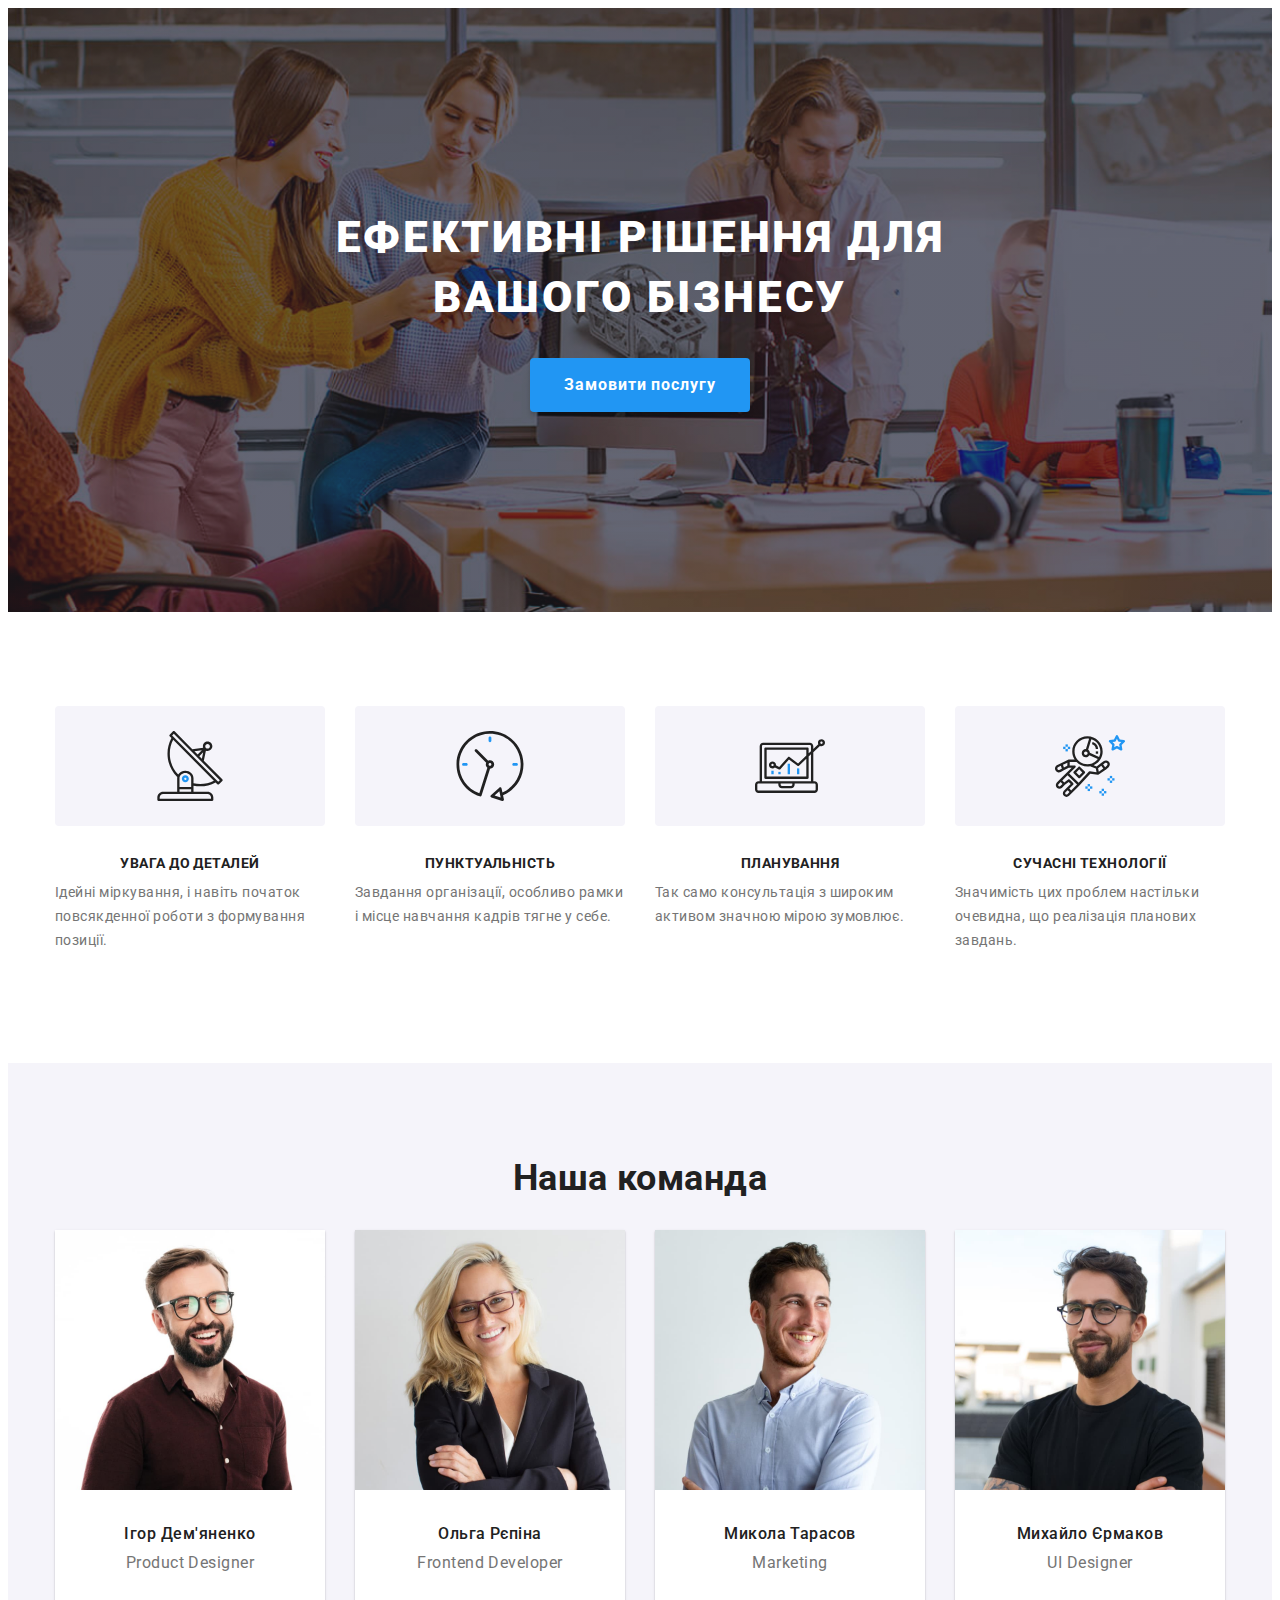
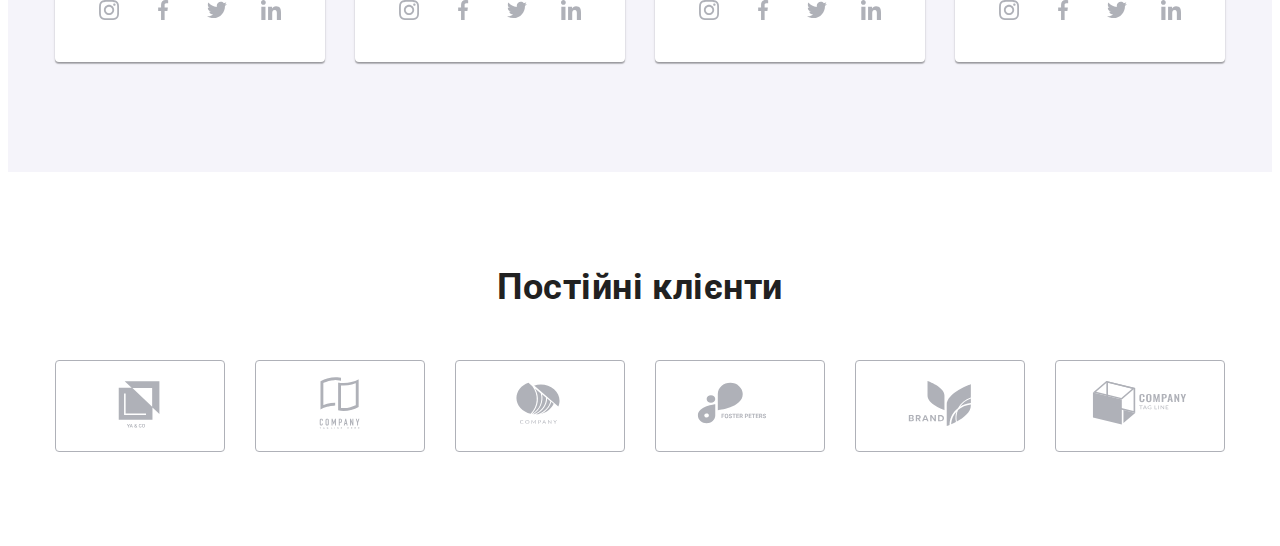
==== index.html @ e8267f07 "mobile-first(section hero)" ====
<!DOCTYPE html>
<html lang="uk">
  <head>
    <meta charset="UTF-8" />
    <meta http-equiv="X-UA-Compatible" content="IE=edge" />
    <meta name="viewport" content="width=device-width, initial-scale=1.0" />
    <title>Document</title>
    <link rel="preconnect" href="https://fonts.googleapis.com" />
    <link rel="preconnect" href="https://fonts.gstatic.com" crossorigin />
    <link
      href="https://fonts.googleapis.com/css2?family=Raleway:wght@700&family=Roboto:wght@400;500;700;900&display=swap"
      rel="stylesheet"
    />
    <link
      rel="stylesheet"
      href="https://cdnjs.cloudflare.com/ajax/libs/modern-normalize/1.1.0/modern-normalize.min.css"
      integrity="sha512-wpPYUAdjBVSE4KJnH1VR1HeZfpl1ub8YT/NKx4PuQ5NmX2tKuGu6U/JRp5y+Y8XG2tV+wKQpNHVUX03MfMFn9Q=="
      crossorigin="anonymous"
      referrerpolicy="no-referrer"
    />
    <link
      rel="stylesheet"
      href="https://cdnjs.cloudflare.com/ajax/libs/animate.css/4.1.1/animate.min.css"
    />
    <link href="https://unpkg.com/aos@2.3.1/dist/aos.css" rel="stylesheet" />
    <link rel="stylesheet" href="./css/styles.css" />
    <link rel="stylesheet" href="./css/main.min.css">
  </head>
  <body>
    <!--Верхня лінія-->

    <!-- <header class="header">
      <div class="container header-item">
        <a class="logo header__logo header__logo--color-dark" href=""><span class="accent">Web</span>Studio</a>

        <nav class="navigation">
          <ul class="navigation__list list">
            <li class="navigation__item">
              <a href="./index.html" class="navigation__link current">Студія</a>
              <div class=""></div>
            </li>
            <li class="item">
              <a href="./portfolio.html" class="navigation__link">Портфоліо</a>
            </li>
            <li class="item">
              <a href="./contacts.html" class="navigation__link">Контакти</a>
            </li>
          </ul>
        </nav>
        
        <div class="navigation__contacts">
          <div class="navigation__cont">
            <a href="mailto:info@devstudio.com" class="navigation__connect">
              <svg class="navigation__icon contacts-icon" width="16" height="12">
                <use href="./images/icons.svg#icon-message"></use></svg
              >info@devstudio.com</a
            >
          </div>
          <div class="navigation__cont">
            <a href="tel:+380961111111" class="navigation__connect">
              <svg class="navigation__icon" width="16" height="12">
                <use href="./images/icons.svg#icon-smartphone"></use></svg
              >+38 096 111 11 11</a
            >
          </div>
        </div>
      </div>
    </header>
    <main> -->
      <!--Шапка-->

      <section class="hero">
        <div class="container hero__wrap hero-wrap">
          <h1 class="hero__item hero-item">Ефективні рішення для вашого бізнесу</h1>
          <button class="hero__btn hero-btn" type="button" data-modal-open>
            Замовити послугу
          </button>
        </div>
      </section>

      <!--Діяльність-->

      <section class="features">
        <div class="container">
          <h2>Особливості</h2>
          <ul class="features__list list">
            <li class="features__item">
              <div class="features__img features-img img">
                <svg class="features__icon" width="70" height="70">
                  <use href="./images/icons.svg#icon-antenna"></use>
                </svg>
              </div>

              <h3 class="features__name features-name">УВАГА ДО ДЕТАЛЕЙ</h3>
              <p class="features__text">
                Ідейні міркування, і навіть початок повсякденної роботи з
                формування позиції.
              </p>
            </li>
            <li class="features__item">
              <div class="features__img features-img img">
                <svg class="features__icon" width="70" height="70">
                  <use
                    href="./images/icons.svg#icon-clock"
                  ></use>
                </svg>
              </div>

              <h3 class="features__name features-name">ПУНКТУАЛЬНІСТЬ</h3>
              <p class="features__text">
                Завдання організації, особливо рамки і місце навчання кадрів
                тягне у себе.
              </p>
            </li>
            <li class="features__item">
              <div class="features__img features-img img">
                <svg class="features__icon" width="70" height="70">
                  <use href="./images/icons.svg#icon-diagram"></use>
                </svg>
              </div>

              <h3 class="features__name features-name">ПЛАНУВАННЯ</h3>
              <p class="features__text">
                Так само консультація з широким активом значною мірою зумовлює.
              </p>
            </li>
            <li class="features__item">
              <div class="features__img features-img img">
                <svg class="features__icon" width="70" height="70">
                  <use href="./images/icons.svg#icon-astronaut"></use>
                </svg>
              </div>

              <h3 class="features__name features-name">СУЧАСНІ ТЕХНОЛОГІЇ</h3>
              <p class="features__text">
                Значимість цих проблем настільки очевидна, що реалізація
                планових завдань.
              </p>
            </li>
          </ul>
        </div>
      </section>

      <!--Чим ми займаємося-->

      <!-- <section class="activity">
        <div class="container">
          <h2 class="activity-title is-active">Чим ми займаємося</h2>
          <ul class="activity-list list">
            <li class="activity-item">
              <img
                class="activity-img"
                src="./images/1.jpg"
                alt="Діяльність"
                width="370"
              />
              <p class="activity-list-above">Десктопні додатки</p>
            </li>
            <li class="activity-item">
              <img
                class="activity-img"
                src="./images/2.jpg"
                alt="Діяльність"
                width="370"
              />
              <p class="activity-list-above">Мобільні додатки</p>
            </li>
            <li class="activity-item">
              <img
                class="activity-img"
                src="./images/3.jpg"
                alt="Діяльність"
                width="370"
              />
              <p class="activity-list-above">Дизайнерські рішення</p>
            </li>
          </ul>
        </div>
      </section> -->

      <!-- Команда-->

      <section class="team">
        <h2 class="team-title is-active">Наша команда</h2>
        <div class="container team-wrap">
          <ul class="card list">
            <li class="card-picture">
              <img
                class="card-img img"
                src="./images/img1.jpg"
                alt="Член команди"
                width="270"
              />
              <div class="card-wrap">
                <h3 class="card-name">Ігор Дем'яненко</h3>
                <p class="card-text">Product Designer</p>

                <ul class="socials list">
                  <li class="socials-item">
                    <a href="" class="socials-link">
                      <svg class="socials-icon soc-link-icon--fill-dark" width="20" height="20">
                        <use href="./images/icons.svg#icon-instagram"></use>
                      </svg>
                    </a>
                  </li>
                  <li class="socials-item">
                    <a href="" class="socials-link">
                      <svg class="socials-icon soc-link-icon--fill-dark" width="20" height="20">
                        <use href="./images/icons.svg#icon-facebook"></use>
                      </svg>
                    </a>
                  </li>
                  <li class="socials-item">
                    <a href="" class="socials-link">
                      <svg class="socials-icon soc-link-icon--fill-dark" width="20" height="20">
                        <use href="./images/icons.svg#icon-twitter"></use>
                      </svg>
                    </a>
                  </li>
                  <li class="socials-item">
                    <a href="" class="socials-link">
                      <svg class="socials-icon soc-link-icon--fill-dark" width="20" height="20">
                        <use href="./images/icons.svg#icon-Union"></use>
                      </svg>
                    </a>
                  </li>
                </ul>
              </div>
            </li>
            <li class="card-picture">
              <img
                class="card-img img"
                src="./images/img2.jpg"
                alt="Член команди"
                width="270"
              />
              <div class="card-wrap">
                <h3 class="card-name">Ольга Рєпіна</h3>
                <p class="card-text">Frontend Developer</p>

                <ul class="socials list">
                  <li class="socials-item">
                    <a href="" class="socials-link">
                      <svg class="socials-icon soc-link-icon--fill-dark" width="20" height="20">
                        <use href="./images/icons.svg#icon-instagram"></use>
                      </svg>
                    </a>
                  </li>
                  <li class="socials-item">
                    <a href="" class="socials-link">
                      <svg class="socials-icon soc-link-icon--fill-dark" width="20" height="20">
                        <use href="./images/icons.svg#icon-facebook"></use>
                      </svg>
                    </a>
                  </li>
                  <li class="socials-item">
                    <a href="" class="socials-link">
                      <svg class="socials-icon soc-link-icon--fill-dark" width="20" height="20">
                        <use href="./images/icons.svg#icon-twitter"></use>
                      </svg>
                    </a>
                  </li>
                  <li class="socials-item">
                    <a href="" class="socials-link">
                      <svg class="socials-icon soc-link-icon--fill-dark" width="20" height="20">
                        <use href="./images/icons.svg#icon-Union"></use>
                      </svg>
                    </a>
                  </li>
                </ul>
              </div>
            </li>
            <li class="card-picture">
              <img
                class="card-img img"
                src="./images/img3.jpg"
                alt="Член команди"
                width="270"
              />
              <div class="card-wrap">
                <h3 class="card-name">Микола Тарасов</h3>
                <p class="card-text">Marketing</p>

                <ul class="socials list">
                  <li class="socials-item">
                    <a href="" class="socials-link">
                      <svg class="socials-icon soc-link-icon--fill-dark" width="20" height="20">
                        <use href="./images/icons.svg#icon-instagram"></use>
                      </svg>
                    </a>
                  </li>
                  <li class="socials-item">
                    <a href="" class="socials-link">
                      <svg class="socials-icon soc-link-icon--fill-dark" width="20" height="20">
                        <use href="./images/icons.svg#icon-facebook"></use>
                      </svg>
                    </a>
                  </li>
                  <li class="socials-item">
                    <a href="" class="socials-link">
                      <svg class="socials-icon soc-link-icon--fill-dark" width="20" height="20">
                        <use href="./images/icons.svg#icon-twitter"></use>
                      </svg>
                    </a>
                  </li>
                  <li class="socials-item">
                    <a href="" class="socials-link">
                      <svg class="socials-icon soc-link-icon--fill-dark" width="20" height="20">
                        <use href="./images/icons.svg#icon-Union"></use>
                      </svg>
                    </a>
                  </li>
                </ul>
              </div>
            </li>
            <li class="card-picture">
              <img
                class="card-img img"
                src="./images/img4.jpg"
                alt="Член команди"
                width="270"
              />
              <div class="card-wrap">
                <h3 class="card-name">Михайло Єрмаков</h3>
                <p class="card-text">UI Designer</p>

                <ul class="socials list">
                  <li class="socials-item">
                    <a href="" class="socials-link">
                      <svg class="socials-icon soc-link-icon--fill-dark" width="20" height="20">
                        <use href="./images/icons.svg#icon-instagram"></use>
                      </svg>
                    </a>
                  </li>
                  <li class="socials-item">
                    <a href="" class="socials-link">
                      <svg class="socials-icon soc-link-icon--fill-dark" width="20" height="20">
                        <use href="./images/icons.svg#icon-facebook"></use>
                      </svg>
                    </a>
                  </li>
                  <li class="socials-item">
                    <a href="" class="socials-link">
                      <svg class="socials-icon soc-link-icon--fill-dark" width="20" height="20">
                        <use href="./images/icons.svg#icon-twitter"></use>
                      </svg>
                    </a>
                  </li>
                  <li class="socials-item">
                    <a href="" class="socials-link">
                      <svg class="socials-icon soc-link-icon--fill-dark" width="20" height="20">
                        <use href="./images/icons.svg#icon-Union"></use>
                      </svg>
                    </a>
                  </li>
                </ul>
              </div>
            </li>
          </ul>
        </div>
      </section>
    </main>

    <!-- Постійні клієнти -->

    <section class="clients">
      <h2 class="clients-title is-active">Постійні клієнти</h2>
      <div class="container">
        <ul class="clients-list list">
          <li class="clients-member">
            <a href="" class="clients-link">
              <svg class="member-logo" width="106" height="60">
                <use href="./images/icons.svg#icon-Logo-1"></use>
              </svg>
            </a>
          </li>
          <li class="clients-member">
            <a href="" class="clients-link">
              <svg class="member-logo" width="106" height="60">
                <use href="./images/icons.svg#icon-Logo-2"></use>
              </svg>
            </a>
          </li>
          <li class="clients-member">
            <a href="" class="clients-link">
              <svg class="member-logo" width="106" height="60">
                <use href="./images/icons.svg#icon-Logo-3"></use>
              </svg>
            </a>
          </li>
          <li class="clients-member">
            <a href="" class="clients-link">
              <svg class="member-logo" width="106" height="60">
                <use href="./images/icons.svg#icon-Logo-4"></use>
              </svg>
            </a>
          </li>
          <li class="clients-member">
            <a href="" class="clients-link">
              <svg class="member-logo" width="106" height="60">
                <use href="./images/icons.svg#icon-Logo-5"></use>
              </svg>
            </a>
          </li>
          <li class="clients-member">
            <a href="" class="clients-link">
              <svg class="member-logo" width="106" height="60">
                <use href="./images/icons.svg#icon--6"></use>
              </svg>
            </a>
          </li>
        </ul>
      </div>
    </section>

    <!-- Футер -->

    <!-- <footer class="footer">
      <di class="container">
        <div class="footer-logo">
          <a class="logo header-logo header__logo--color-light" href=""
            ><span class="accent">Web</span>Studio</a
          >
          <address class="adress">м. Київ, пр-т Лесі Українки, 26</address>
          <ul class="contacts list">
            <li class="contacts-list">
              <a class="footer-mail contacts" href="mailto:info@example.com"
                >info@example.com</a
              >
            </li>
            <li class="contacts-list">
              <a class="footer-tel contacts" href="tel:+380991111111"
                >+38 099 111 11 11</a
              >
            </li>
          </ul>
        </div> -->

                      <!-- Приєднуйтесь -->

        <!-- <div class="footer-contacts">
          <h3 class="social-title">Приєднуйтесь</h3>
          <ul class="socials list">
            <li class="socials-item">
              <a href="" class="socials-link socials-link-dark">
                <svg class="socials-icon soc-link-icon--fill-light" width="20" height="20">
                  <use href="./images/icons.svg#icon-instagram"></use>
                </svg>
              </a>
            </li>
            <li class="socials-item">
              <a href="" class="socials-link socials-link-dark">
                <svg class="socials-icon soc-link-icon--fill-light" width="20" height="20">
                  <use href="./images/icons.svg#icon-twitter"></use>
                </svg>
              </a>
            </li>
            <li class="socials-item">
              <a href="" class="socials-link socials-link-dark">
                <svg class="socials-icon soc-link-icon--fill-light" width="20" height="20">
                  <use href="./images/icons.svg#icon-facebook"></use>
                </svg>
              </a>
            </li>
            <li class="socials-item">
              <a href="" class="socials-link socials-link-dark">
                <svg class="socials-icon soc-link-icon--fill-light" width="20" height="20">
                  <use href="./images/icons.svg#icon-Union"></use>
                </svg>
              </a>
            </li>
          </ul>
        </div> -->
      

      <!-- Підпишіться на розсилку -->

      
        <!-- <div class="footer-online">
        <h3 class="title online-title">Підпишіться на розсилку</h3>
        <div class="online-wrap">
          <form class="online-form">
        <input
              type="email"
              name="online-email"
              class="online-input"
              placeholder="E-mail"
            />

            <button type="submit" class="online-btn">Підписатися
              <svg class="online-link-img" width="24" height="24">
                <use href="./images/icons.svg#icon-icon-send"></use>
              </svg>
            </button>

      </form>
        </div> -->
      
      <!-- </div>

    </footer> -->
    
    <div class="backdrop is-hidden" data-modal>
      <div class="modal">
        <button type="button" class="modal-close" data-modal-close>
          <svg class="modal-close-img" width="18" height="18">
            <use href="./images/icons.svg#icon-modal-close"></use>
          </svg>
        </button>
        <p class="modal-title">Залиште свої дані, ми вам передзвонимо</p>

        <form class="modal-form">
          <div class="input-field">
            <label for="user-name" class="input-title">Ім'я</label>
            <div class="input-wrap">
              <input
              type="text"
              class="form-input"
              required
              name="user-name"
              id="user-name"
            />
            <svg class="input-icon" width="18" height="18">
              <use href="./images/icons.svg#icon-person-black"></use>
            </svg>
            </div>
            
          <div class="input-field">
            <label for="user-tel" class="input-title">Телефон</label>
            <div class="input-wrap">
              <input
              type="tel"
              class="form-input"
              name="user-tel"
              id="user-tel"
            />
            <svg class="input-icon" width="18" height="18">
              <use href="./images/icons.svg#icon-phone-black"></use>
            </svg>
            </div>
          </div>

          <div class="input-field">
            <label for="user-email" class="input-title">Пошта</label>
            <div class="input-wrap">
              <input
              type="email"
              class="form-input"
              required
              name="user-email"
              id="user-email"
            />
            <svg class="input-icon" width="18" height="18">
              <use href="./images/icons.svg#icon-email-black"></use>
            </svg>
            </div>
          </div>

          <div class="input-field">
            <label for="user-comment" class="input-title">Коментар</label>
            <textarea
              name="user-commen"
              id="user-comment"
              placeholder="Введіть текст"
              class="modal-text"
            ></textarea>
          </div>

          <div class="checkbox">
            <input type="checkbox" 
            name="user-polisy" 
            value="true" 
            class="input-check visually-hidden" 
            id="user-polisy">
            <label for="user-polisy" class="checkbox-text">
              <span>
                <svg class="checkbox-icon" width="16" height="15">
              <use href="./images/icons.svg#icon-Vector"></use>
            </svg>
              </span>Погоджуюся з розсилкою та приймаю<a href="" class="checkbox-text-link">Умови договору</a></label>
          </div>

          <div class="button-send">
            <button type="submit" class="send">Відправити</button>
          </div>
          
        </form>
      </div>
    </div>
    <script src="https://unpkg.com/aos@2.3.1/dist/aos.js"></script>
    <script>
      AOS.init();
    </script>
    <script src="./js/modal.js"></script>
  </body>
</html>
---- css/main.min.css ----
:root{--primary-text-color: #212121;--title-text-color: #757575;--accent-color: #2196f3;--white-color: #ffffff;--title-bcg-color: #2f303a;--secondary-bcg-color: #f5f4fa}html{box-sizing:border-box}*,*::before,*::after{box-sizing:inherit}h1,h2,h3,h4,h5,p,li{margin:0;padding:0}body{font-family:"Roboto",sans-serif;color:var(--primary-text-color);letter-spacing:.03em}h2{display:none}.is-active{display:block}.list{list-style:none;padding-left:0;padding-right:0}.img{width:100%;min-width:100%;height:auto}.container{width:100%;padding-left:15px;padding-right:15px;margin-left:auto;margin-right:auto}@media screen and (min-width: 480px){.container{width:480px}}@media screen and (min-width: 768px){.container{width:768px}}@media screen and (min-width: 1200px){.container{width:1200px}}.visually-hidden{position:absolute;white-space:no-wrap;width:1px;height:1px;overflow:hidden;border:0;padding:0;clip:rect(0 0 0 0);-webkit-clip-path:inset(50%);clip-path:inset(50%);margin:-1px}.header__logo--color-light{color:#fff}.header__logo--color-dark{color:#000}.socials{-moz-column-gap:10px;column-gap:10px;justify-content:center;display:flex}.socials-link{width:44px;height:44px;border-radius:50%;display:flex;align-items:center;justify-content:center}.socials-link:hover,.socials-link:focus{background-color:var(--accent-color)}.socials-link{transition:background-color 250ms cubic-bezier(0.4, 0, 0.2, 1)}.socials-link-dark{background:rgba(255,255,255,.1);transition:background 250ms cubic-bezier(0.4, 0, 0.2, 1)}.socials-link:hover .socials-icon .socials-link:focus .socials-icon{fill:var(--white-color)}.soc-link-icon--fill-dark{fill:#afb1b8;transition:fill 250ms cubic-bezier(0.4, 0, 0.2, 1)}.soc-link-icon--fill-light{fill:var(--white-color);transition:fill 250ms cubic-bezier(0.4, 0, 0.2, 1)}.header{display:flex;border-bottom:1px solid #ececec}.header-item{display:flex;align-items:center;height:80px}.header__logo{margin-right:93px}.logo{font-family:Raleway,sans-serif;font-weight:700;font-size:26px;line-height:1.2;text-decoration:none}.accent{color:var(--accent-color)}.navigation__list{display:flex}.navigation__list li{margin-right:50px}.navigation__list .item:last-child{margin-right:0}.navigation__contacts{display:flex;margin-left:auto;justify-content:flex-end}.navigation__cont{transition:color 250ms cubic-bezier(0.4, 0, 0.2, 1)}.navigation__cont:not(:last-child){margin-right:30px}.navigation__connect{color:var(--title-text-color);max-width:135px;height:16px;font-weight:500;font-size:14px;line-height:1.1;letter-spacing:.02em;text-decoration:none;transition:color 250ms cubic-bezier(0.4, 0, 0.2, 1),fill 250ms cubic-bezier(0.4, 0, 0.2, 1)}.navigation__connect:hover,.navigation__connect:focus{color:var(--accent-color);fill:var(--accent-color)}.navigation__cont:hover .navigation__connect,.navigation__cont:focus .navigation__connect{color:var(--accent-color);fill:var(--accent-color)}.contacts-icon{margin-right:10px}.navigation__icon{fill:#757575;transition:color 250ms cubic-bezier(0.4, 0, 0.2, 1),fill 250ms cubic-bezier(0.4, 0, 0.2, 1)}.navigation__connect:hover .navigation__icon,.navigation__connect:focus .navigation__icon{color:var(--accent-color);fill:var(--accent-color)}.navigation__link{position:relative;padding-top:32px;padding-bottom:32px;color:var(--primary-text-color);font-weight:500;font-size:14px;line-height:1.1;letter-spacing:.02em;text-decoration:none;transition:color 250ms cubic-bezier(0.4, 0, 0.2, 1),fill 250ms cubic-bezier(0.4, 0, 0.2, 1)}.navigation__link:hover,.navigation__link:focus{color:var(--accent-color);fill:var(--accent-color)}.current::after{content:"";display:block;background-color:var(--accent-color);width:100%;height:4px;border-radius:2px;bottom:0;position:absolute;transition:background-color 250ms cubic-bezier(0.4, 0, 0.2, 1)}.hero{padding-top:118px;padding-bottom:118px;background-color:var(--title-bcg-color);background-image:linear-gradient(rgba(47, 48, 58, 0.4), rgba(47, 48, 58, 0.4)),url(../images/Img-bg.jpg);align-items:center;margin-left:auto;margin-right:auto;background-repeat:no-repeat;background-position:center;background-size:cover}@media screen and (min-width: 1200px){.hero{padding-top:200px;padding-bottom:200px;max-width:1600px}}.hero-item{margin-top:0;margin-bottom:30px;margin-left:auto;margin-right:auto}.hero__item{color:var(--white-color);font-weight:900;font-size:26px;line-height:1.6;letter-spacing:.06em;text-transform:uppercase}@media screen and (min-width: 768px){.hero__item{max-width:360px}}@media screen and (min-width: 1200px){.hero__item{font-size:44px;line-height:1.36;min-width:696px}}.hero__btn{padding:10px 32px;border-radius:4px;min-width:216px;text-align:center;box-shadow:0px 4px 4px rgba(0,0,0,.15);border-color:rgba(0,0,0,0)}.hero-wrap{text-align:center}.features{padding-top:60px;padding-bottom:60px}@media screen and (min-width: 1200px){.features{padding-top:94px;padding-bottom:94px}}.features__list{display:flex;flex-wrap:wrap;gap:30px;margin-top:0}@media screen and (min-width: 768px){.features__item{width:calc((100% - 30px)/2)}}@media screen and (min-width: 1200px){.features__item{width:calc((100% - 90px)/4)}}.features-name{margin-bottom:10px}.features__name{text-align:center;font-size:14px;line-height:1.1}.features__text{color:var(--title-text-color);font-weight:400;font-size:14px;line-height:1.7}.features-img{margin-bottom:30px}.features__img{display:flex;width:270px;height:120px;border-radius:4px;background-color:#f5f4fa;justify-content:center;align-items:center}.activity{padding-bottom:94px;margin-left:auto;margin-right:auto}.activity-list{display:flex;-moz-column-gap:30px;column-gap:30px}.activity-item{position:relative}.activity-title{font-size:36px;line-height:1.2;text-align:center;margin-bottom:50px;margin-top:0}.activity-list-above{position:absolute;bottom:0;left:0;font-style:normal;font-weight:700;font-size:14px;line-height:1.1;text-transform:uppercase;text-align:center;height:70px;width:100%;color:#fff;background:rgba(47,48,58,.8);padding-top:27px;padding-bottom:27px}.team{background-color:var(--secondary-bcg-color);padding-top:60px;padding-bottom:60px}@media screen and (min-width: 1200px){.team{padding-top:94px;padding-bottom:94px}}.team-title{font-size:36px;line-height:1.2;text-align:center;margin-top:0;margin-bottom:30px;display:block}.card{display:flex;flex-wrap:wrap;gap:30px;justify-content:center}.card-picture{text-align:center;background-color:#fff;box-shadow:0px 1px 3px rgba(0,0,0,.12),0px 1px 1px rgba(0,0,0,.14),0px 2px 1px rgba(0,0,0,.2);border-radius:0px 0px 4px 4px}@media screen and (min-width: 768px){.card-picture{width:calc((100% - 30px)/2)}}@media screen and (min-width: 1200px){.card-picture{width:calc((100% - 90px)/4)}}.card-name{font-weight:500;font-size:16px;line-height:1.2;margin-bottom:10px}.card-text{color:var(--title-text-color);font-size:16px;line-height:1.2;margin-bottom:16px}.card-wrap{padding-top:30px;padding-bottom:30px}.clients{margin-top:60px;margin-bottom:60px}@media screen and (min-width: 1200px){.clients{margin-top:94px;margin-bottom:94px}}.clients-title{text-align:center;font-size:36px;line-height:1.2;margin-top:0;margin-bottom:30px;display:block}@media screen and (min-width: 1200px){.clients-title{margin-bottom:50px}}.clients-list{display:flex;flex-wrap:wrap;justify-content:center;gap:30px}.clients-member{width:210px;height:92px;border-radius:4px;border:1px solid #afb1b8;display:flex;justify-content:center;align-items:center}@media screen and (min-width: 768px){.clients-member{width:226px}}@media screen and (min-width: 1200px){.clients-member{width:170px}}.clients-member-link{transition:fill 250ms cubic-bezier(0.4, 0, 0.2, 1),border-color 250ms cubic-bezier(0.4, 0, 0.2, 1)}.clients-member-link:hover{border-color:var(--accent-color)}.member-logo{fill:#afb1b8;transition:fill 250ms cubic-bezier(0.4, 0, 0.2, 1)}.clients-link:hover .member-logo,.clients-link:focus .member-logo{fill:var(--accent-color)}.menu-btn{font-family:inherit;color:var(--primary-text-color);background:var(--secondary-bcg-color);font-size:16px;font-weight:500;line-height:1.6;text-align:center;border-radius:4px;border-color:rgba(0,0,0,0);padding:6px 22px;transition:color 250ms cubic-bezier(0.4, 0, 0.2, 1),background-color 250ms cubic-bezier(0.4, 0, 0.2, 1),cursor 250ms cubic-bezier(0.4, 0, 0.2, 1),box-shadow 250ms cubic-bezier(0.4, 0, 0.2, 1)}.menu-btn:hover,.menu-btn:focus{color:var(--white-color);background-color:var(--accent-color);cursor:pointer;box-shadow:0px 3px 1px rgba(0,0,0,.1),0px 1px 2px rgba(0,0,0,.08),0px 2px 2px rgba(0,0,0,.12)}.hero-btn{font-family:"Roboto";color:var(--white-color);background-color:var(--accent-color);cursor:pointer;align-items:center;text-align:center;font-weight:700;font-size:16px;line-height:1.9;letter-spacing:.06em}.menu{padding-top:60px;padding-bottom:60px}@media screen and (min-width: 1200px){.menu{padding-top:94px;padding-bottom:94px}}.menu-list{display:flex;flex-wrap:wrap;justify-content:left;margin-bottom:40px}@media screen and (min-width: 768px){.menu-list{justify-content:center;margin-bottom:30px}}@media screen and (min-width: 1200px){.menu-list{margin-bottom:50px}}.menu-item{margin-right:8px}.menu-item:last-child{margin-bottom:0;margin-right:0}@media screen and (max-width: 767px){.menu-item{margin-bottom:15px}}@media screen and (min-width: 768px){.portfolio.list{display:flex;flex-wrap:wrap}}.portfolio-item{width:100%;margin-bottom:30px;border:1px solid #eee;transition:box-shadow 250ms cubic-bezier(0.4, 0, 0.2, 1)}@media screen and (min-width: 768px)and (max-width: 1199px){.portfolio-item{width:354px;margin-right:30px}.portfolio-item:nth-child(2n){margin-right:0}.portfolio-item:last-child{margin-bottom:0}}@media screen and (min-width: 1200px){.portfolio-item{width:370px;margin-right:30px}.portfolio-item:nth-child(3n){margin-right:0}.portfolio-item:nth-last-child(-n+3){margin-bottom:0}}.portfolio-item:hover,.portfolio-item:focus{box-shadow:0px 1px 1px rgba(0,0,0,.12),0px 4px 4px rgba(0,0,0,.06),1px 4px 6px rgba(0,0,0,.16)}.portfolio-above-text{transition:250ms cubic-bezier(0.4, 0, 0.2, 1)}.portfolio-item:hover .portfolio-above-text{transform:translateY(0)}.bg{padding:20px 24px}.portfolio-name{color:var(--primary-text-color);font-size:18px;line-height:2;letter-spacing:.06em;margin-top:0;margin-bottom:4px}.portfolio-text{color:var(--title-text-color);font-weight:400;font-size:16px;line-height:1.9;margin-top:0;margin-bottom:0}.portfolio-link{text-decoration:none}.above-text-wrap{position:relative;overflow:hidden}.portfolio-above-text{position:absolute;top:0;left:0;font-weight:400;font-size:18px;line-height:1.6;color:#fff;background:rgba(33,150,243,.9);height:100%;padding:63px 0px 63px 48px;transform:translateY(100%);transition:transform 250ms cubic-bezier(0.4, 0, 0.2, 1)}.footer{padding-top:60px;padding-bottom:60px;background-color:var(--title-bcg-color)}.footer-mail,.footer-tel{color:rgba(255,255,255,.6);font-size:14px;line-height:1.7;text-decoration:none}.adress{color:var(--white-color);font-style:normal;font-size:14px;line-height:1.7;margin-top:20px}.contacts{margin-top:0;display:block}.contacts-list{margin-top:9px}.backdrop{position:fixed;top:0;width:100%;height:100%;transition:opacity 250ms cubic-bezier(0.4, 0, 0.2, 1),visibility 250ms cubic-bezier(0.4, 0, 0.2, 1);background:rgba(0,0,0,.2)}.modal{position:absolute;width:528px;min-height:581px;padding-top:40px;padding-left:41px;padding-right:39px;background:#fff;box-shadow:0px 1px 3px rgba(0,0,0,.12),0px 1px 1px rgba(0,0,0,.14),0px 2px 1px rgba(0,0,0,.2);border-radius:4px;top:50%;left:50%;transform:translate(-50%, -50%)}.modal-close{position:absolute;top:8px;right:8px;width:30px;height:30px;border-radius:50%;margin-top:8px;margin-right:8px;display:flex;justify-content:center;align-items:center;background:#fff;border:1px solid rgba(0,0,0,.1);transition:fill 250ms cubic-bezier(0.4, 0, 0.2, 1)}.modal-close-img{display:flex;cursor:pointer}.modal-close:focus,.modal-close:hover{fill:var(--accent-color)}.modal-title{margin-bottom:12px;font-weight:700;font-size:20px;line-height:1.15;text-align:center}.input-field{margin-bottom:10px}.input-wrap{position:relative;margin-bottom:10px}.form-input{width:100%;height:40px;padding-left:42px;border:1px solid rgba(33,33,33,.2);border-radius:4px;transition:outline-color 250ms cubic-bezier(0.4, 0, 0.2, 1)}.form-input:focus{outline-color:var(--accent-color)}.input-icon{position:absolute;left:12px;top:50%;transform:translateY(-50%)}.form-input:focus+.input-icon{fill:var(--accent-color)}.input-title{display:block;font-weight:400;font-size:12px;line-height:1.16;letter-spacing:.01em;color:#757575;margin-bottom:4px}.modal-text{display:block;width:448px;height:120px;padding:12px 16px;font-size:12px;margin-bottom:20px;border:1px solid rgba(33,33,33,.2);border-radius:4px;resize:none}.modal-text:focus{outline-color:var(--accent-color)}.checkbox{margin-bottom:30px}.checkbox-text{font-weight:400;font-size:14px;line-height:1.17;letter-spacing:.03em;display:flex;justify-content:center;color:#757575}.checkbox-text span{width:16px;height:15px;border:2px solid #000;border-radius:2px;margin-right:7px;display:flex;align-items:center;justify-content:center;transition:background-color 250ms cubic-bezier(0.4, 0, 0.2, 1),border-color 250ms cubic-bezier(0.4, 0, 0.2, 1)}.checkbox-text-link{text-decoration:underline;color:var(--accent-color);margin-left:4px}.checkbox-icon{fill:rgba(0,0,0,0);transition:fill 250ms cubic-bezier(0.4, 0, 0.2, 1)}.input-check{transition:fill 250ms cubic-bezier(0.4, 0, 0.2, 1)}.input-check:checked+.checkbox-text span{background-color:var(--accent-color);border-color:var(--accent-color)}.input-check:checked+.checkbox-text .checkbox-icon{fill:#fff}.input-check:focus+.checkbox-text span{border-color:var(--accent-color)}.button-send{display:flex;justify-content:center}.send{width:200px;height:50px;font-weight:700;font-size:16px;line-height:1,87;color:#fff;letter-spacing:.06em;border-radius:4px;cursor:pointer;background-color:#188ce8;border-color:rgba(0,0,0,0)}.send:focus{box-shadow:0px 4px 4px rgba(0,0,0,.15)}.is-hidden{opacity:0;visibility:hidden;pointer-events:none}.footer .container{display:flex;align-items:baseline;gap:70px}.social-title{font-family:"Roboto",sans-serif;font-size:14px;line-height:1.1;color:var(--white-color);display:flex;margin-bottom:20px;text-transform:uppercase}.online-title{font-weight:700;font-size:14px;line-height:1.14;letter-spacing:.03em;text-transform:uppercase;color:rgba(255,255,255,.6);margin-bottom:20px}.online-form{display:flex}.online-input{width:358px;height:50px;padding-left:15px;border:1px solid rgba(255,255,255,.3);filter:drop-shadow(0px 4px 4px rgba(0, 0, 0, 0.15));border-radius:4px;margin-right:12px;background-color:#2f303a;color:#fff}.online-btn{display:flex;align-items:center;justify-content:center;width:200px;height:50px;padding:10px 28px;font-weight:700;font-size:16px;line-height:1.87;letter-spacing:.06em;background:#2196f3;border-radius:4px;cursor:pointer;text-decoration:none;color:var(--white-color);border-color:rgba(0,0,0,0);box-shadow:0px 4px 4px rgba(0,0,0,.15)}.online-link-img{margin-left:10px;fill:var(--white-color)}/*# sourceMappingURL=main.min.css.map */
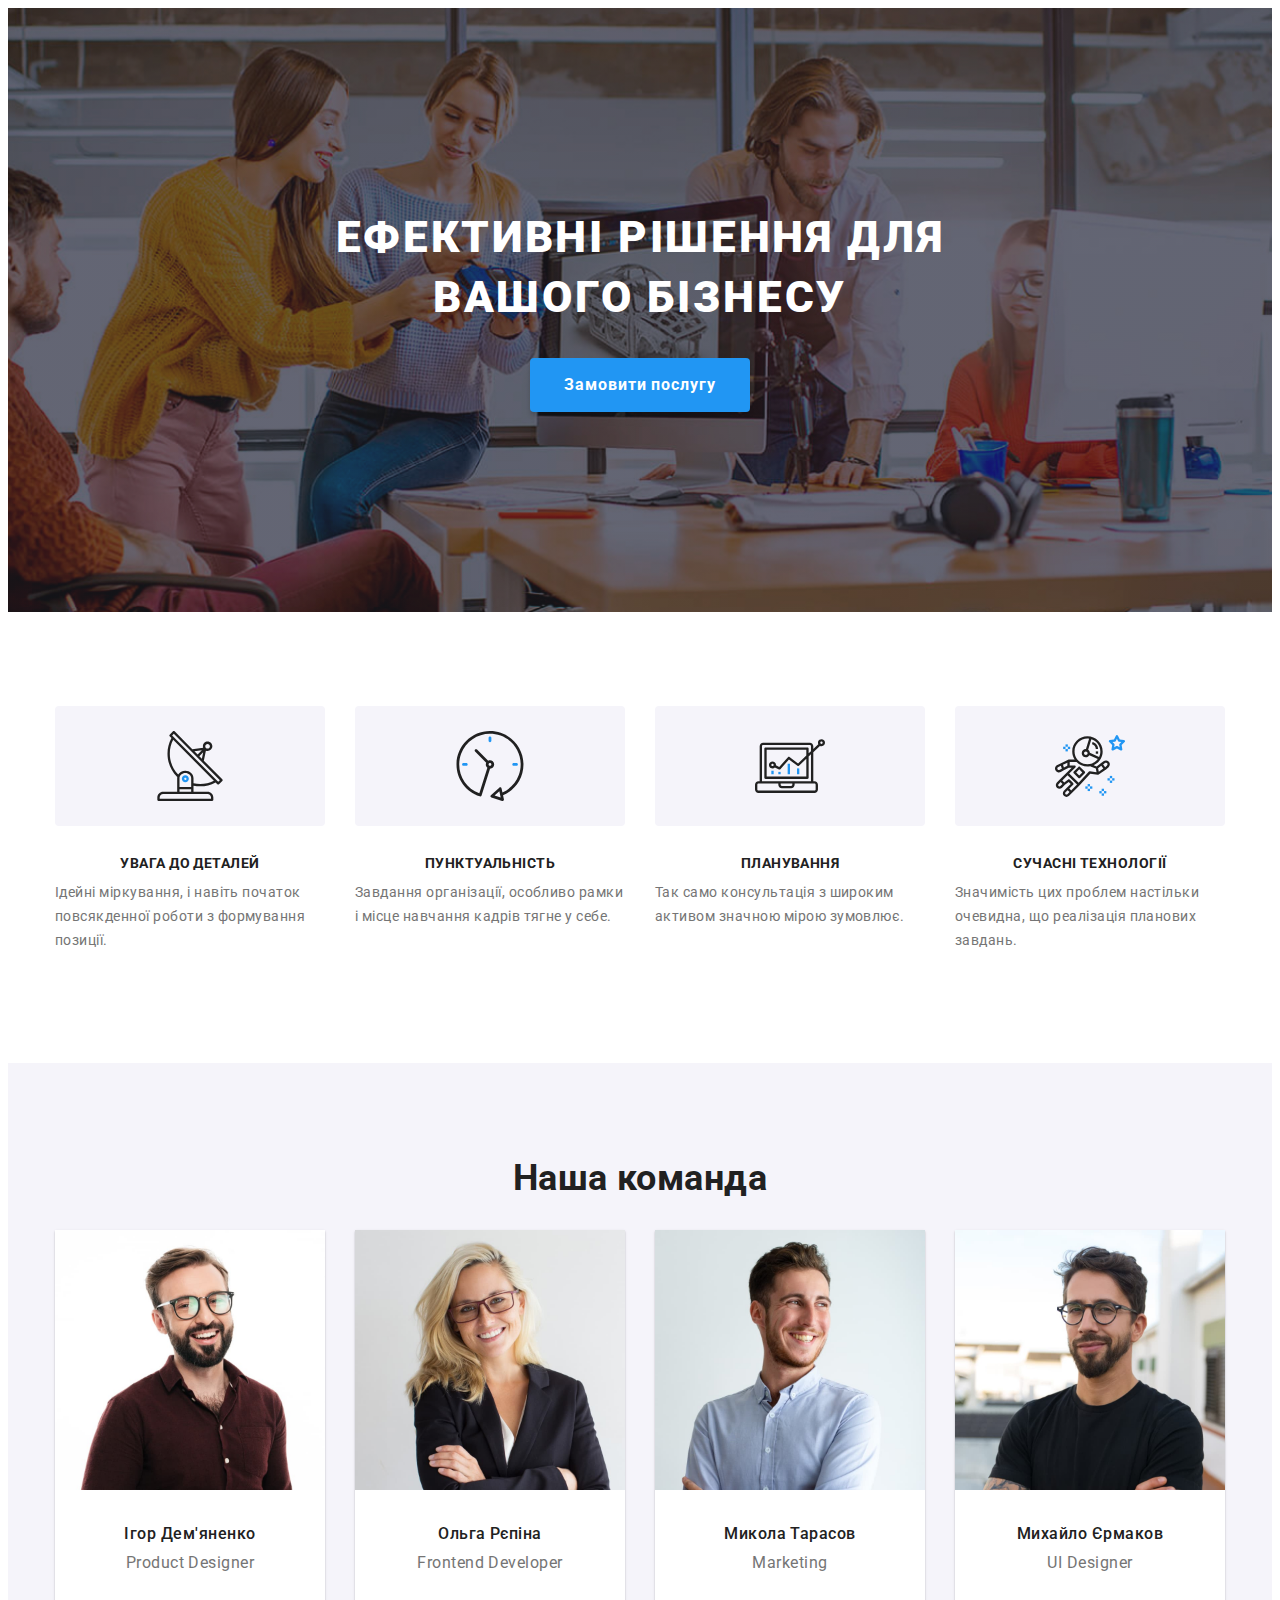
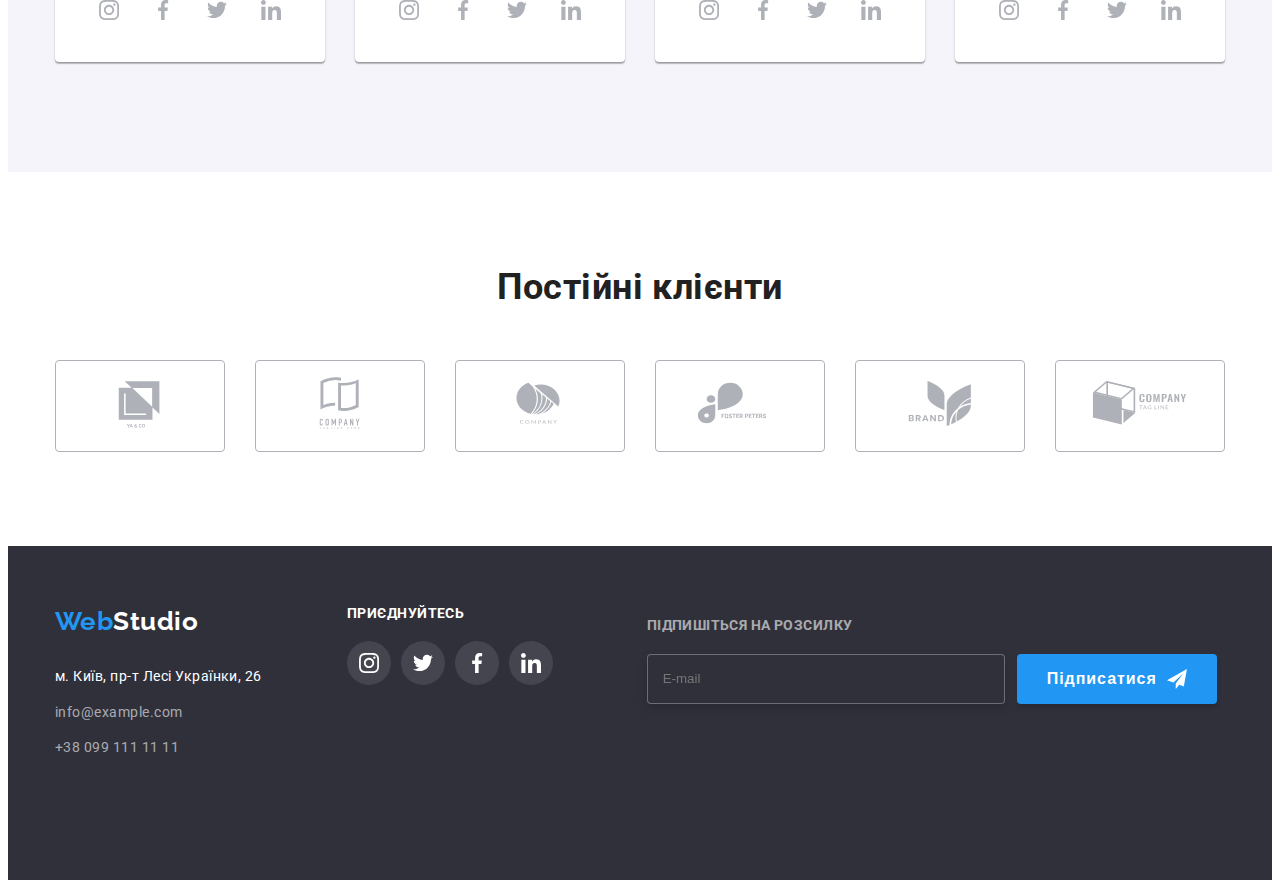
==== commit 2e7371ca: "mobile-first(section footer)" ====
--- a/index.html
+++ b/index.html
@@ -65,8 +65,8 @@
           </div>
         </div>
       </div>
-    </header>
-    <main> -->
+    </header> -->
+    <main>
       <!--Шапка-->
 
       <section class="hero">
@@ -415,68 +415,69 @@
 
     <!-- Футер -->
 
-    <!-- <footer class="footer">
+    <footer class="footer">
       <di class="container">
-        <div class="footer-logo">
-          <a class="logo header-logo header__logo--color-light" href=""
-            ><span class="accent">Web</span>Studio</a
-          >
-          <address class="adress">м. Київ, пр-т Лесі Українки, 26</address>
-          <ul class="contacts list">
-            <li class="contacts-list">
-              <a class="footer-mail contacts" href="mailto:info@example.com"
-                >info@example.com</a
-              >
-            </li>
-            <li class="contacts-list">
-              <a class="footer-tel contacts" href="tel:+380991111111"
-                >+38 099 111 11 11</a
-              >
-            </li>
-          </ul>
-        </div> -->
-
-                      <!-- Приєднуйтесь -->
-
-        <!-- <div class="footer-contacts">
-          <h3 class="social-title">Приєднуйтесь</h3>
-          <ul class="socials list">
-            <li class="socials-item">
-              <a href="" class="socials-link socials-link-dark">
-                <svg class="socials-icon soc-link-icon--fill-light" width="20" height="20">
-                  <use href="./images/icons.svg#icon-instagram"></use>
-                </svg>
-              </a>
-            </li>
-            <li class="socials-item">
-              <a href="" class="socials-link socials-link-dark">
-                <svg class="socials-icon soc-link-icon--fill-light" width="20" height="20">
-                  <use href="./images/icons.svg#icon-twitter"></use>
-                </svg>
-              </a>
-            </li>
-            <li class="socials-item">
-              <a href="" class="socials-link socials-link-dark">
-                <svg class="socials-icon soc-link-icon--fill-light" width="20" height="20">
-                  <use href="./images/icons.svg#icon-facebook"></use>
-                </svg>
-              </a>
-            </li>
-            <li class="socials-item">
-              <a href="" class="socials-link socials-link-dark">
-                <svg class="socials-icon soc-link-icon--fill-light" width="20" height="20">
-                  <use href="./images/icons.svg#icon-Union"></use>
-                </svg>
-              </a>
-            </li>
-          </ul>
-        </div> -->
+        <div class="logo-contacts">
+          <div class="footer-logo">
+            <a class="logo header-logo header__logo--color-light" href=""
+              ><span class="accent">Web</span>Studio</a
+            >
+            <address class="adress">м. Київ, пр-т Лесі Українки, 26</address>
+            <ul class="contacts list">
+              <li class="contacts-list">
+                <a class="footer-mail" href="mailto:info@example.com"
+                  >info@example.com</a
+                >
+              </li>
+              <li class="contacts-list">
+                <a class="footer-tel" href="tel:+380991111111"
+                  >+38 099 111 11 11</a>
+              </li>
+            </ul>
+          </div>
+  
+                        <!-- Приєднуйтесь -->
+  
+          <div class="footer-contacts">
+            <h3 class="social-title">Приєднуйтесь</h3>
+            <ul class="socials list">
+              <li class="socials-item">
+                <a href="" class="socials-link socials-link-dark">
+                  <svg class="socials-icon soc-link-icon--fill-light" width="20" height="20">
+                    <use href="./images/icons.svg#icon-instagram"></use>
+                  </svg>
+                </a>
+              </li>
+              <li class="socials-item">
+                <a href="" class="socials-link socials-link-dark">
+                  <svg class="socials-icon soc-link-icon--fill-light" width="20" height="20">
+                    <use href="./images/icons.svg#icon-twitter"></use>
+                  </svg>
+                </a>
+              </li>
+              <li class="socials-item">
+                <a href="" class="socials-link socials-link-dark">
+                  <svg class="socials-icon soc-link-icon--fill-light" width="20" height="20">
+                    <use href="./images/icons.svg#icon-facebook"></use>
+                  </svg>
+                </a>
+              </li>
+              <li class="socials-item">
+                <a href="" class="socials-link socials-link-dark">
+                  <svg class="socials-icon soc-link-icon--fill-light" width="20" height="20">
+                    <use href="./images/icons.svg#icon-Union"></use>
+                  </svg>
+                </a>
+              </li>
+            </ul>
+          </div>
+        </div>
       
 
       <!-- Підпишіться на розсилку -->
 
       
-        <!-- <div class="footer-online">
+        <div class="footer-online">
         <h3 class="title online-title">Підпишіться на розсилку</h3>
         <div class="online-wrap">
           <form class="online-form">
@@ -494,7 +495,7 @@
             </button>
 
       </form>
-        </div> -->
+        </div>
       
       <!-- </div>
 
--- a/css/main.min.css
+++ b/css/main.min.css
@@ -1 +1 @@
-:root{--primary-text-color: #212121;--title-text-color: #757575;--accent-color: #2196f3;--white-color: #ffffff;--title-bcg-color: #2f303a;--secondary-bcg-color: #f5f4fa}html{box-sizing:border-box}*,*::before,*::after{box-sizing:inherit}h1,h2,h3,h4,h5,p,li{margin:0;padding:0}body{font-family:"Roboto",sans-serif;color:var(--primary-text-color);letter-spacing:.03em}h2{display:none}.is-active{display:block}.list{list-style:none;padding-left:0;padding-right:0}.img{width:100%;min-width:100%;height:auto}.container{width:100%;padding-left:15px;padding-right:15px;margin-left:auto;margin-right:auto}@media screen and (min-width: 480px){.container{width:480px}}@media screen and (min-width: 768px){.container{width:768px}}@media screen and (min-width: 1200px){.container{width:1200px}}.visually-hidden{position:absolute;white-space:no-wrap;width:1px;height:1px;overflow:hidden;border:0;padding:0;clip:rect(0 0 0 0);-webkit-clip-path:inset(50%);clip-path:inset(50%);margin:-1px}.header__logo--color-light{color:#fff}.header__logo--color-dark{color:#000}.socials{-moz-column-gap:10px;column-gap:10px;justify-content:center;display:flex}.socials-link{width:44px;height:44px;border-radius:50%;display:flex;align-items:center;justify-content:center}.socials-link:hover,.socials-link:focus{background-color:var(--accent-color)}.socials-link{transition:background-color 250ms cubic-bezier(0.4, 0, 0.2, 1)}.socials-link-dark{background:rgba(255,255,255,.1);transition:background 250ms cubic-bezier(0.4, 0, 0.2, 1)}.socials-link:hover .socials-icon .socials-link:focus .socials-icon{fill:var(--white-color)}.soc-link-icon--fill-dark{fill:#afb1b8;transition:fill 250ms cubic-bezier(0.4, 0, 0.2, 1)}.soc-link-icon--fill-light{fill:var(--white-color);transition:fill 250ms cubic-bezier(0.4, 0, 0.2, 1)}.header{display:flex;border-bottom:1px solid #ececec}.header-item{display:flex;align-items:center;height:80px}.header__logo{margin-right:93px}.logo{font-family:Raleway,sans-serif;font-weight:700;font-size:26px;line-height:1.2;text-decoration:none}.accent{color:var(--accent-color)}.navigation__list{display:flex}.navigation__list li{margin-right:50px}.navigation__list .item:last-child{margin-right:0}.navigation__contacts{display:flex;margin-left:auto;justify-content:flex-end}.navigation__cont{transition:color 250ms cubic-bezier(0.4, 0, 0.2, 1)}.navigation__cont:not(:last-child){margin-right:30px}.navigation__connect{color:var(--title-text-color);max-width:135px;height:16px;font-weight:500;font-size:14px;line-height:1.1;letter-spacing:.02em;text-decoration:none;transition:color 250ms cubic-bezier(0.4, 0, 0.2, 1),fill 250ms cubic-bezier(0.4, 0, 0.2, 1)}.navigation__connect:hover,.navigation__connect:focus{color:var(--accent-color);fill:var(--accent-color)}.navigation__cont:hover .navigation__connect,.navigation__cont:focus .navigation__connect{color:var(--accent-color);fill:var(--accent-color)}.contacts-icon{margin-right:10px}.navigation__icon{fill:#757575;transition:color 250ms cubic-bezier(0.4, 0, 0.2, 1),fill 250ms cubic-bezier(0.4, 0, 0.2, 1)}.navigation__connect:hover .navigation__icon,.navigation__connect:focus .navigation__icon{color:var(--accent-color);fill:var(--accent-color)}.navigation__link{position:relative;padding-top:32px;padding-bottom:32px;color:var(--primary-text-color);font-weight:500;font-size:14px;line-height:1.1;letter-spacing:.02em;text-decoration:none;transition:color 250ms cubic-bezier(0.4, 0, 0.2, 1),fill 250ms cubic-bezier(0.4, 0, 0.2, 1)}.navigation__link:hover,.navigation__link:focus{color:var(--accent-color);fill:var(--accent-color)}.current::after{content:"";display:block;background-color:var(--accent-color);width:100%;height:4px;border-radius:2px;bottom:0;position:absolute;transition:background-color 250ms cubic-bezier(0.4, 0, 0.2, 1)}.hero{padding-top:118px;padding-bottom:118px;background-color:var(--title-bcg-color);background-image:linear-gradient(rgba(47, 48, 58, 0.4), rgba(47, 48, 58, 0.4)),url(../images/Img-bg.jpg);align-items:center;margin-left:auto;margin-right:auto;background-repeat:no-repeat;background-position:center;background-size:cover}@media screen and (min-width: 1200px){.hero{padding-top:200px;padding-bottom:200px;max-width:1600px}}.hero-item{margin-top:0;margin-bottom:30px;margin-left:auto;margin-right:auto}.hero__item{color:var(--white-color);font-weight:900;font-size:26px;line-height:1.6;letter-spacing:.06em;text-transform:uppercase}@media screen and (min-width: 768px){.hero__item{max-width:360px}}@media screen and (min-width: 1200px){.hero__item{font-size:44px;line-height:1.36;min-width:696px}}.hero__btn{padding:10px 32px;border-radius:4px;min-width:216px;text-align:center;box-shadow:0px 4px 4px rgba(0,0,0,.15);border-color:rgba(0,0,0,0)}.hero-wrap{text-align:center}.features{padding-top:60px;padding-bottom:60px}@media screen and (min-width: 1200px){.features{padding-top:94px;padding-bottom:94px}}.features__list{display:flex;flex-wrap:wrap;gap:30px;margin-top:0}@media screen and (min-width: 768px){.features__item{width:calc((100% - 30px)/2)}}@media screen and (min-width: 1200px){.features__item{width:calc((100% - 90px)/4)}}.features-name{margin-bottom:10px}.features__name{text-align:center;font-size:14px;line-height:1.1}.features__text{color:var(--title-text-color);font-weight:400;font-size:14px;line-height:1.7}.features-img{margin-bottom:30px}.features__img{display:flex;width:270px;height:120px;border-radius:4px;background-color:#f5f4fa;justify-content:center;align-items:center}.activity{padding-bottom:94px;margin-left:auto;margin-right:auto}.activity-list{display:flex;-moz-column-gap:30px;column-gap:30px}.activity-item{position:relative}.activity-title{font-size:36px;line-height:1.2;text-align:center;margin-bottom:50px;margin-top:0}.activity-list-above{position:absolute;bottom:0;left:0;font-style:normal;font-weight:700;font-size:14px;line-height:1.1;text-transform:uppercase;text-align:center;height:70px;width:100%;color:#fff;background:rgba(47,48,58,.8);padding-top:27px;padding-bottom:27px}.team{background-color:var(--secondary-bcg-color);padding-top:60px;padding-bottom:60px}@media screen and (min-width: 1200px){.team{padding-top:94px;padding-bottom:94px}}.team-title{font-size:36px;line-height:1.2;text-align:center;margin-top:0;margin-bottom:30px;display:block}.card{display:flex;flex-wrap:wrap;gap:30px;justify-content:center}.card-picture{text-align:center;background-color:#fff;box-shadow:0px 1px 3px rgba(0,0,0,.12),0px 1px 1px rgba(0,0,0,.14),0px 2px 1px rgba(0,0,0,.2);border-radius:0px 0px 4px 4px}@media screen and (min-width: 768px){.card-picture{width:calc((100% - 30px)/2)}}@media screen and (min-width: 1200px){.card-picture{width:calc((100% - 90px)/4)}}.card-name{font-weight:500;font-size:16px;line-height:1.2;margin-bottom:10px}.card-text{color:var(--title-text-color);font-size:16px;line-height:1.2;margin-bottom:16px}.card-wrap{padding-top:30px;padding-bottom:30px}.clients{margin-top:60px;margin-bottom:60px}@media screen and (min-width: 1200px){.clients{margin-top:94px;margin-bottom:94px}}.clients-title{text-align:center;font-size:36px;line-height:1.2;margin-top:0;margin-bottom:30px;display:block}@media screen and (min-width: 1200px){.clients-title{margin-bottom:50px}}.clients-list{display:flex;flex-wrap:wrap;justify-content:center;gap:30px}.clients-member{width:210px;height:92px;border-radius:4px;border:1px solid #afb1b8;display:flex;justify-content:center;align-items:center}@media screen and (min-width: 768px){.clients-member{width:226px}}@media screen and (min-width: 1200px){.clients-member{width:170px}}.clients-member-link{transition:fill 250ms cubic-bezier(0.4, 0, 0.2, 1),border-color 250ms cubic-bezier(0.4, 0, 0.2, 1)}.clients-member-link:hover{border-color:var(--accent-color)}.member-logo{fill:#afb1b8;transition:fill 250ms cubic-bezier(0.4, 0, 0.2, 1)}.clients-link:hover .member-logo,.clients-link:focus .member-logo{fill:var(--accent-color)}.menu-btn{font-family:inherit;color:var(--primary-text-color);background:var(--secondary-bcg-color);font-size:16px;font-weight:500;line-height:1.6;text-align:center;border-radius:4px;border-color:rgba(0,0,0,0);padding:6px 22px;transition:color 250ms cubic-bezier(0.4, 0, 0.2, 1),background-color 250ms cubic-bezier(0.4, 0, 0.2, 1),cursor 250ms cubic-bezier(0.4, 0, 0.2, 1),box-shadow 250ms cubic-bezier(0.4, 0, 0.2, 1)}.menu-btn:hover,.menu-btn:focus{color:var(--white-color);background-color:var(--accent-color);cursor:pointer;box-shadow:0px 3px 1px rgba(0,0,0,.1),0px 1px 2px rgba(0,0,0,.08),0px 2px 2px rgba(0,0,0,.12)}.hero-btn{font-family:"Roboto";color:var(--white-color);background-color:var(--accent-color);cursor:pointer;align-items:center;text-align:center;font-weight:700;font-size:16px;line-height:1.9;letter-spacing:.06em}.menu{padding-top:60px;padding-bottom:60px}@media screen and (min-width: 1200px){.menu{padding-top:94px;padding-bottom:94px}}.menu-list{display:flex;flex-wrap:wrap;justify-content:left;margin-bottom:40px}@media screen and (min-width: 768px){.menu-list{justify-content:center;margin-bottom:30px}}@media screen and (min-width: 1200px){.menu-list{margin-bottom:50px}}.menu-item{margin-right:8px}.menu-item:last-child{margin-bottom:0;margin-right:0}@media screen and (max-width: 767px){.menu-item{margin-bottom:15px}}@media screen and (min-width: 768px){.portfolio.list{display:flex;flex-wrap:wrap}}.portfolio-item{width:100%;margin-bottom:30px;border:1px solid #eee;transition:box-shadow 250ms cubic-bezier(0.4, 0, 0.2, 1)}@media screen and (min-width: 768px)and (max-width: 1199px){.portfolio-item{width:354px;margin-right:30px}.portfolio-item:nth-child(2n){margin-right:0}.portfolio-item:last-child{margin-bottom:0}}@media screen and (min-width: 1200px){.portfolio-item{width:370px;margin-right:30px}.portfolio-item:nth-child(3n){margin-right:0}.portfolio-item:nth-last-child(-n+3){margin-bottom:0}}.portfolio-item:hover,.portfolio-item:focus{box-shadow:0px 1px 1px rgba(0,0,0,.12),0px 4px 4px rgba(0,0,0,.06),1px 4px 6px rgba(0,0,0,.16)}.portfolio-above-text{transition:250ms cubic-bezier(0.4, 0, 0.2, 1)}.portfolio-item:hover .portfolio-above-text{transform:translateY(0)}.bg{padding:20px 24px}.portfolio-name{color:var(--primary-text-color);font-size:18px;line-height:2;letter-spacing:.06em;margin-top:0;margin-bottom:4px}.portfolio-text{color:var(--title-text-color);font-weight:400;font-size:16px;line-height:1.9;margin-top:0;margin-bottom:0}.portfolio-link{text-decoration:none}.above-text-wrap{position:relative;overflow:hidden}.portfolio-above-text{position:absolute;top:0;left:0;font-weight:400;font-size:18px;line-height:1.6;color:#fff;background:rgba(33,150,243,.9);height:100%;padding:63px 0px 63px 48px;transform:translateY(100%);transition:transform 250ms cubic-bezier(0.4, 0, 0.2, 1)}.footer{padding-top:60px;padding-bottom:60px;background-color:var(--title-bcg-color)}.footer-mail,.footer-tel{color:rgba(255,255,255,.6);font-size:14px;line-height:1.7;text-decoration:none}.adress{color:var(--white-color);font-style:normal;font-size:14px;line-height:1.7;margin-top:20px}.contacts{margin-top:0;display:block}.contacts-list{margin-top:9px}.backdrop{position:fixed;top:0;width:100%;height:100%;transition:opacity 250ms cubic-bezier(0.4, 0, 0.2, 1),visibility 250ms cubic-bezier(0.4, 0, 0.2, 1);background:rgba(0,0,0,.2)}.modal{position:absolute;width:528px;min-height:581px;padding-top:40px;padding-left:41px;padding-right:39px;background:#fff;box-shadow:0px 1px 3px rgba(0,0,0,.12),0px 1px 1px rgba(0,0,0,.14),0px 2px 1px rgba(0,0,0,.2);border-radius:4px;top:50%;left:50%;transform:translate(-50%, -50%)}.modal-close{position:absolute;top:8px;right:8px;width:30px;height:30px;border-radius:50%;margin-top:8px;margin-right:8px;display:flex;justify-content:center;align-items:center;background:#fff;border:1px solid rgba(0,0,0,.1);transition:fill 250ms cubic-bezier(0.4, 0, 0.2, 1)}.modal-close-img{display:flex;cursor:pointer}.modal-close:focus,.modal-close:hover{fill:var(--accent-color)}.modal-title{margin-bottom:12px;font-weight:700;font-size:20px;line-height:1.15;text-align:center}.input-field{margin-bottom:10px}.input-wrap{position:relative;margin-bottom:10px}.form-input{width:100%;height:40px;padding-left:42px;border:1px solid rgba(33,33,33,.2);border-radius:4px;transition:outline-color 250ms cubic-bezier(0.4, 0, 0.2, 1)}.form-input:focus{outline-color:var(--accent-color)}.input-icon{position:absolute;left:12px;top:50%;transform:translateY(-50%)}.form-input:focus+.input-icon{fill:var(--accent-color)}.input-title{display:block;font-weight:400;font-size:12px;line-height:1.16;letter-spacing:.01em;color:#757575;margin-bottom:4px}.modal-text{display:block;width:448px;height:120px;padding:12px 16px;font-size:12px;margin-bottom:20px;border:1px solid rgba(33,33,33,.2);border-radius:4px;resize:none}.modal-text:focus{outline-color:var(--accent-color)}.checkbox{margin-bottom:30px}.checkbox-text{font-weight:400;font-size:14px;line-height:1.17;letter-spacing:.03em;display:flex;justify-content:center;color:#757575}.checkbox-text span{width:16px;height:15px;border:2px solid #000;border-radius:2px;margin-right:7px;display:flex;align-items:center;justify-content:center;transition:background-color 250ms cubic-bezier(0.4, 0, 0.2, 1),border-color 250ms cubic-bezier(0.4, 0, 0.2, 1)}.checkbox-text-link{text-decoration:underline;color:var(--accent-color);margin-left:4px}.checkbox-icon{fill:rgba(0,0,0,0);transition:fill 250ms cubic-bezier(0.4, 0, 0.2, 1)}.input-check{transition:fill 250ms cubic-bezier(0.4, 0, 0.2, 1)}.input-check:checked+.checkbox-text span{background-color:var(--accent-color);border-color:var(--accent-color)}.input-check:checked+.checkbox-text .checkbox-icon{fill:#fff}.input-check:focus+.checkbox-text span{border-color:var(--accent-color)}.button-send{display:flex;justify-content:center}.send{width:200px;height:50px;font-weight:700;font-size:16px;line-height:1,87;color:#fff;letter-spacing:.06em;border-radius:4px;cursor:pointer;background-color:#188ce8;border-color:rgba(0,0,0,0)}.send:focus{box-shadow:0px 4px 4px rgba(0,0,0,.15)}.is-hidden{opacity:0;visibility:hidden;pointer-events:none}.footer .container{display:flex;align-items:baseline;gap:70px}.social-title{font-family:"Roboto",sans-serif;font-size:14px;line-height:1.1;color:var(--white-color);display:flex;margin-bottom:20px;text-transform:uppercase}.online-title{font-weight:700;font-size:14px;line-height:1.14;letter-spacing:.03em;text-transform:uppercase;color:rgba(255,255,255,.6);margin-bottom:20px}.online-form{display:flex}.online-input{width:358px;height:50px;padding-left:15px;border:1px solid rgba(255,255,255,.3);filter:drop-shadow(0px 4px 4px rgba(0, 0, 0, 0.15));border-radius:4px;margin-right:12px;background-color:#2f303a;color:#fff}.online-btn{display:flex;align-items:center;justify-content:center;width:200px;height:50px;padding:10px 28px;font-weight:700;font-size:16px;line-height:1.87;letter-spacing:.06em;background:#2196f3;border-radius:4px;cursor:pointer;text-decoration:none;color:var(--white-color);border-color:rgba(0,0,0,0);box-shadow:0px 4px 4px rgba(0,0,0,.15)}.online-link-img{margin-left:10px;fill:var(--white-color)}/*# sourceMappingURL=main.min.css.map */+:root{--primary-text-color: #212121;--title-text-color: #757575;--accent-color: #2196f3;--white-color: #ffffff;--title-bcg-color: #2f303a;--secondary-bcg-color: #f5f4fa}html{box-sizing:border-box}*,*::before,*::after{box-sizing:inherit}h1,h2,h3,h4,h5,p,li{margin:0;padding:0}body{font-family:"Roboto",sans-serif;color:var(--primary-text-color);letter-spacing:.03em}h2{display:none}.is-active{display:block}.list{list-style:none;padding-left:0;padding-right:0}.img{width:100%;min-width:100%;height:auto}.container{width:100%;padding-left:15px;padding-right:15px;margin-left:auto;margin-right:auto}@media screen and (min-width: 480px){.container{width:480px}}@media screen and (min-width: 768px){.container{width:768px}}@media screen and (min-width: 1200px){.container{width:1200px}}.visually-hidden{position:absolute;white-space:no-wrap;width:1px;height:1px;overflow:hidden;border:0;padding:0;clip:rect(0 0 0 0);-webkit-clip-path:inset(50%);clip-path:inset(50%);margin:-1px}.header__logo--color-light{color:#fff}.header__logo--color-dark{color:#000}.socials{-moz-column-gap:10px;column-gap:10px;justify-content:center;display:flex;margin:0}.socials-link{width:44px;height:44px;border-radius:50%;display:flex;align-items:center;justify-content:center}.socials-link:hover,.socials-link:focus{background-color:var(--accent-color)}.socials-link{transition:background-color 250ms cubic-bezier(0.4, 0, 0.2, 1)}.socials-link-dark{background:rgba(255,255,255,.1);transition:background 250ms cubic-bezier(0.4, 0, 0.2, 1)}.socials-link:hover .socials-icon .socials-link:focus .socials-icon{fill:var(--white-color)}.soc-link-icon--fill-dark{fill:#afb1b8;transition:fill 250ms cubic-bezier(0.4, 0, 0.2, 1)}.soc-link-icon--fill-light{fill:var(--white-color);transition:fill 250ms cubic-bezier(0.4, 0, 0.2, 1)}.header{display:flex;border-bottom:1px solid #ececec}.header-item{display:flex;align-items:center;height:80px}.header__logo{margin-right:93px}.logo{font-family:Raleway,sans-serif;font-weight:700;font-size:26px;line-height:1.2;text-decoration:none}.accent{color:var(--accent-color)}.navigation__list{display:flex}.navigation__list li{margin-right:50px}.navigation__list .item:last-child{margin-right:0}.navigation__contacts{display:flex;margin-left:auto;justify-content:flex-end}.navigation__cont{transition:color 250ms cubic-bezier(0.4, 0, 0.2, 1)}.navigation__cont:not(:last-child){margin-right:30px}.navigation__connect{color:var(--title-text-color);max-width:135px;height:16px;font-weight:500;font-size:14px;line-height:1.1;letter-spacing:.02em;text-decoration:none;transition:color 250ms cubic-bezier(0.4, 0, 0.2, 1),fill 250ms cubic-bezier(0.4, 0, 0.2, 1)}.navigation__connect:hover,.navigation__connect:focus{color:var(--accent-color);fill:var(--accent-color)}.navigation__cont:hover .navigation__connect,.navigation__cont:focus .navigation__connect{color:var(--accent-color);fill:var(--accent-color)}.contacts-icon{margin-right:10px}.navigation__icon{fill:#757575;transition:color 250ms cubic-bezier(0.4, 0, 0.2, 1),fill 250ms cubic-bezier(0.4, 0, 0.2, 1)}.navigation__connect:hover .navigation__icon,.navigation__connect:focus .navigation__icon{color:var(--accent-color);fill:var(--accent-color)}.navigation__link{position:relative;padding-top:32px;padding-bottom:32px;color:var(--primary-text-color);font-weight:500;font-size:14px;line-height:1.1;letter-spacing:.02em;text-decoration:none;transition:color 250ms cubic-bezier(0.4, 0, 0.2, 1),fill 250ms cubic-bezier(0.4, 0, 0.2, 1)}.navigation__link:hover,.navigation__link:focus{color:var(--accent-color);fill:var(--accent-color)}.current::after{content:"";display:block;background-color:var(--accent-color);width:100%;height:4px;border-radius:2px;bottom:0;position:absolute;transition:background-color 250ms cubic-bezier(0.4, 0, 0.2, 1)}.hero{padding-top:118px;padding-bottom:118px;background-color:var(--title-bcg-color);background-image:linear-gradient(rgba(47, 48, 58, 0.4), rgba(47, 48, 58, 0.4)),url(../images/Img-bg.jpg);align-items:center;margin-left:auto;margin-right:auto;background-repeat:no-repeat;background-position:center;background-size:cover}@media screen and (min-width: 1200px){.hero{padding-top:200px;padding-bottom:200px;max-width:1600px}}.hero-item{margin-top:0;margin-bottom:30px;margin-left:auto;margin-right:auto}.hero__item{color:var(--white-color);font-weight:900;font-size:26px;line-height:1.6;letter-spacing:.06em;text-transform:uppercase}@media screen and (min-width: 768px){.hero__item{max-width:360px}}@media screen and (min-width: 1200px){.hero__item{font-size:44px;line-height:1.36;min-width:696px}}.hero__btn{padding:10px 32px;border-radius:4px;min-width:216px;text-align:center;box-shadow:0px 4px 4px rgba(0,0,0,.15);border-color:rgba(0,0,0,0)}.hero-wrap{text-align:center}.features{padding-top:60px;padding-bottom:60px}@media screen and (min-width: 1200px){.features{padding-top:94px;padding-bottom:94px}}.features__list{display:flex;flex-wrap:wrap;gap:30px;margin-top:0}@media screen and (min-width: 768px){.features__item{width:calc((100% - 30px)/2)}}@media screen and (min-width: 1200px){.features__item{width:calc((100% - 90px)/4)}}.features-name{margin-bottom:10px}.features__name{text-align:center;font-size:14px;line-height:1.1}.features__text{color:var(--title-text-color);font-weight:400;font-size:14px;line-height:1.7}.features-img{margin-bottom:30px}.features__img{display:flex;width:270px;height:120px;border-radius:4px;background-color:#f5f4fa;justify-content:center;align-items:center}.activity{padding-bottom:94px;margin-left:auto;margin-right:auto}.activity-list{display:flex;-moz-column-gap:30px;column-gap:30px}.activity-item{position:relative}.activity-title{font-size:36px;line-height:1.2;text-align:center;margin-bottom:50px;margin-top:0}.activity-list-above{position:absolute;bottom:0;left:0;font-style:normal;font-weight:700;font-size:14px;line-height:1.1;text-transform:uppercase;text-align:center;height:70px;width:100%;color:#fff;background:rgba(47,48,58,.8);padding-top:27px;padding-bottom:27px}.team{background-color:var(--secondary-bcg-color);padding-top:60px;padding-bottom:60px}@media screen and (min-width: 1200px){.team{padding-top:94px;padding-bottom:94px}}.team-title{font-size:36px;line-height:1.2;text-align:center;margin-top:0;margin-bottom:30px;display:block}.card{display:flex;flex-wrap:wrap;gap:30px;justify-content:center}.card-picture{text-align:center;background-color:#fff;box-shadow:0px 1px 3px rgba(0,0,0,.12),0px 1px 1px rgba(0,0,0,.14),0px 2px 1px rgba(0,0,0,.2);border-radius:0px 0px 4px 4px}@media screen and (min-width: 768px){.card-picture{width:calc((100% - 30px)/2)}}@media screen and (min-width: 1200px){.card-picture{width:calc((100% - 90px)/4)}}.card-name{font-weight:500;font-size:16px;line-height:1.2;margin-bottom:10px}.card-text{color:var(--title-text-color);font-size:16px;line-height:1.2;margin-bottom:16px}.card-wrap{padding-top:30px;padding-bottom:30px}.clients{margin-top:60px;margin-bottom:60px}@media screen and (min-width: 1200px){.clients{margin-top:94px;margin-bottom:94px}}.clients-title{text-align:center;font-size:36px;line-height:1.2;margin-top:0;margin-bottom:30px;display:block}@media screen and (min-width: 1200px){.clients-title{margin-bottom:50px}}.clients-list{display:flex;flex-wrap:wrap;justify-content:center;gap:30px}.clients-member{width:210px;height:92px;border-radius:4px;border:1px solid #afb1b8;display:flex;justify-content:center;align-items:center}@media screen and (min-width: 768px){.clients-member{width:226px}}@media screen and (min-width: 1200px){.clients-member{width:170px}}.clients-member-link{transition:fill 250ms cubic-bezier(0.4, 0, 0.2, 1),border-color 250ms cubic-bezier(0.4, 0, 0.2, 1)}.clients-member-link:hover{border-color:var(--accent-color)}.member-logo{fill:#afb1b8;transition:fill 250ms cubic-bezier(0.4, 0, 0.2, 1)}.clients-link:hover .member-logo,.clients-link:focus .member-logo{fill:var(--accent-color)}.menu-btn{font-family:inherit;color:var(--primary-text-color);background:var(--secondary-bcg-color);font-size:16px;font-weight:500;line-height:1.6;text-align:center;border-radius:4px;border-color:rgba(0,0,0,0);padding:6px 22px;transition:color 250ms cubic-bezier(0.4, 0, 0.2, 1),background-color 250ms cubic-bezier(0.4, 0, 0.2, 1),cursor 250ms cubic-bezier(0.4, 0, 0.2, 1),box-shadow 250ms cubic-bezier(0.4, 0, 0.2, 1)}.menu-btn:hover,.menu-btn:focus{color:var(--white-color);background-color:var(--accent-color);cursor:pointer;box-shadow:0px 3px 1px rgba(0,0,0,.1),0px 1px 2px rgba(0,0,0,.08),0px 2px 2px rgba(0,0,0,.12)}.hero-btn{font-family:"Roboto";color:var(--white-color);background-color:var(--accent-color);cursor:pointer;align-items:center;text-align:center;font-weight:700;font-size:16px;line-height:1.9;letter-spacing:.06em}.menu{padding-top:60px;padding-bottom:60px}@media screen and (min-width: 1200px){.menu{padding-top:94px;padding-bottom:94px}}.menu-list{display:flex;flex-wrap:wrap;justify-content:left;margin-bottom:40px}@media screen and (min-width: 768px){.menu-list{justify-content:center;margin-bottom:30px}}@media screen and (min-width: 1200px){.menu-list{margin-bottom:50px}}.menu-item{margin-right:8px}.menu-item:last-child{margin-bottom:0;margin-right:0}@media screen and (max-width: 767px){.menu-item{margin-bottom:15px}}@media screen and (min-width: 768px){.portfolio.list{display:flex;flex-wrap:wrap}}.portfolio-item{width:100%;margin-bottom:30px;border:1px solid #eee;transition:box-shadow 250ms cubic-bezier(0.4, 0, 0.2, 1)}@media screen and (min-width: 768px)and (max-width: 1199px){.portfolio-item{width:354px;margin-right:30px}.portfolio-item:nth-child(2n){margin-right:0}.portfolio-item:last-child{margin-bottom:0}}@media screen and (min-width: 1200px){.portfolio-item{width:370px;margin-right:30px}.portfolio-item:nth-child(3n){margin-right:0}.portfolio-item:nth-last-child(-n+3){margin-bottom:0}}.portfolio-item:hover,.portfolio-item:focus{box-shadow:0px 1px 1px rgba(0,0,0,.12),0px 4px 4px rgba(0,0,0,.06),1px 4px 6px rgba(0,0,0,.16)}.portfolio-above-text{transition:250ms cubic-bezier(0.4, 0, 0.2, 1)}.portfolio-item:hover .portfolio-above-text{transform:translateY(0)}.bg{padding:20px 24px}.portfolio-name{color:var(--primary-text-color);font-size:18px;line-height:2;letter-spacing:.06em;margin-top:0;margin-bottom:4px}.portfolio-text{color:var(--title-text-color);font-weight:400;font-size:16px;line-height:1.9;margin-top:0;margin-bottom:0}.portfolio-link{text-decoration:none}.above-text-wrap{position:relative;overflow:hidden}.portfolio-above-text{position:absolute;top:0;left:0;font-weight:400;font-size:18px;line-height:1.6;color:#fff;background:rgba(33,150,243,.9);height:100%;padding:63px 0px 63px 48px;transform:translateY(100%);transition:transform 250ms cubic-bezier(0.4, 0, 0.2, 1)}.footer{padding-top:60px;padding-bottom:60px;background-color:var(--title-bcg-color)}@media screen and (min-width: 1200px){.footer{display:flex}}@media screen and (max-width: 1199px){.footer-logo{display:flex;flex-direction:column;align-items:center}}@media screen and (min-width: 768px){.footer-logo{margin-right:165px}}@media screen and (min-width: 1200px){.footer-logo{margin-right:70px}}.footer-mail,.footer-tel{color:rgba(255,255,255,.6);font-size:14px;line-height:1.7;text-decoration:none}.adress{color:var(--white-color);font-style:normal;font-size:14px;line-height:1.7;margin-top:28px}.contacts{margin-top:0;margin-bottom:60px}@media screen and (min-width: 1200px){.contacts{margin-right:94px}}.contacts-list{margin-top:12px}.backdrop{position:fixed;top:0;width:100%;height:100%;transition:opacity 250ms cubic-bezier(0.4, 0, 0.2, 1),visibility 250ms cubic-bezier(0.4, 0, 0.2, 1);background:rgba(0,0,0,.2)}.modal{position:absolute;width:528px;min-height:581px;padding-top:40px;padding-left:41px;padding-right:39px;background:#fff;box-shadow:0px 1px 3px rgba(0,0,0,.12),0px 1px 1px rgba(0,0,0,.14),0px 2px 1px rgba(0,0,0,.2);border-radius:4px;top:50%;left:50%;transform:translate(-50%, -50%)}.modal-close{position:absolute;top:8px;right:8px;width:30px;height:30px;border-radius:50%;margin-top:8px;margin-right:8px;display:flex;justify-content:center;align-items:center;background:#fff;border:1px solid rgba(0,0,0,.1);transition:fill 250ms cubic-bezier(0.4, 0, 0.2, 1)}.modal-close-img{display:flex;cursor:pointer}.modal-close:focus,.modal-close:hover{fill:var(--accent-color)}.modal-title{margin-bottom:12px;font-weight:700;font-size:20px;line-height:1.15;text-align:center}.input-field{margin-bottom:10px}.input-wrap{position:relative;margin-bottom:10px}.form-input{width:100%;height:40px;padding-left:42px;border:1px solid rgba(33,33,33,.2);border-radius:4px;transition:outline-color 250ms cubic-bezier(0.4, 0, 0.2, 1)}.form-input:focus{outline-color:var(--accent-color)}.input-icon{position:absolute;left:12px;top:50%;transform:translateY(-50%)}.form-input:focus+.input-icon{fill:var(--accent-color)}.input-title{display:block;font-weight:400;font-size:12px;line-height:1.16;letter-spacing:.01em;color:#757575;margin-bottom:4px}.modal-text{display:block;width:448px;height:120px;padding:12px 16px;font-size:12px;margin-bottom:20px;border:1px solid rgba(33,33,33,.2);border-radius:4px;resize:none}.modal-text:focus{outline-color:var(--accent-color)}.checkbox{margin-bottom:30px}.checkbox-text{font-weight:400;font-size:14px;line-height:1.17;letter-spacing:.03em;display:flex;justify-content:center;color:#757575}.checkbox-text span{width:16px;height:15px;border:2px solid #000;border-radius:2px;margin-right:7px;display:flex;align-items:center;justify-content:center;transition:background-color 250ms cubic-bezier(0.4, 0, 0.2, 1),border-color 250ms cubic-bezier(0.4, 0, 0.2, 1)}.checkbox-text-link{text-decoration:underline;color:var(--accent-color);margin-left:4px}.checkbox-icon{fill:rgba(0,0,0,0);transition:fill 250ms cubic-bezier(0.4, 0, 0.2, 1)}.input-check{transition:fill 250ms cubic-bezier(0.4, 0, 0.2, 1)}.input-check:checked+.checkbox-text span{background-color:var(--accent-color);border-color:var(--accent-color)}.input-check:checked+.checkbox-text .checkbox-icon{fill:#fff}.input-check:focus+.checkbox-text span{border-color:var(--accent-color)}.button-send{display:flex;justify-content:center}.send{width:200px;height:50px;font-weight:700;font-size:16px;line-height:1,87;color:#fff;letter-spacing:.06em;border-radius:4px;cursor:pointer;background-color:#188ce8;border-color:rgba(0,0,0,0)}.send:focus{box-shadow:0px 4px 4px rgba(0,0,0,.15)}.is-hidden{opacity:0;visibility:hidden;pointer-events:none}.footer .container{align-items:center}@media screen and (max-width: 1199px){.footer .container{display:flex;flex-direction:column}}@media screen and (min-width: 1200px){.footer .container{display:flex;flex-wrap:wrap;align-items:baseline}}@media screen and (min-width: 768px){.footer .container .logo-contacts{display:flex}}.footer-contacts{margin-bottom:60px}@media screen and (max-width: 1199px){.footer-contacts{display:flex;flex-direction:column;align-items:center}}@media screen and (min-width: 1200px){.footer-contacts{margin-bottom:0;margin-right:94px}}.social-title{font-family:"Roboto",sans-serif;font-size:14px;line-height:1.1;color:var(--white-color);display:flex;margin-bottom:20px;text-transform:uppercase}@media screen and (max-width: 1199px){.footer-online{display:flex;flex-direction:column;align-items:center}}.online-title{font-weight:700;font-size:14px;line-height:1.14;letter-spacing:.03em;text-transform:uppercase;color:rgba(255,255,255,.6);margin-bottom:20px}@media screen and (max-width: 1199px){.online-form{display:flex;flex-direction:column;align-items:center}}@media screen and (min-width: 1200px){.online-form{display:flex}}.online-input{height:50px;padding-left:15px;border:1px solid rgba(255,255,255,.3);filter:drop-shadow(0px 4px 4px rgba(0, 0, 0, 0.15));border-radius:4px;margin-right:12px;background-color:#2f303a;color:#fff}@media screen and (max-width: 1199px){.online-input{width:100%;width:450px;margin-bottom:20px;margin-right:0}}@media screen and (min-width: 1200px){.online-input{width:358px}}.online-btn{display:flex;align-items:center;justify-content:center;width:200px;height:50px;padding:10px 28px;font-weight:700;font-size:16px;line-height:1.87;letter-spacing:.06em;background:#2196f3;border-radius:4px;cursor:pointer;text-decoration:none;color:var(--white-color);border-color:rgba(0,0,0,0);box-shadow:0px 4px 4px rgba(0,0,0,.15)}.online-link-img{margin-left:10px;fill:var(--white-color)}/*# sourceMappingURL=main.min.css.map */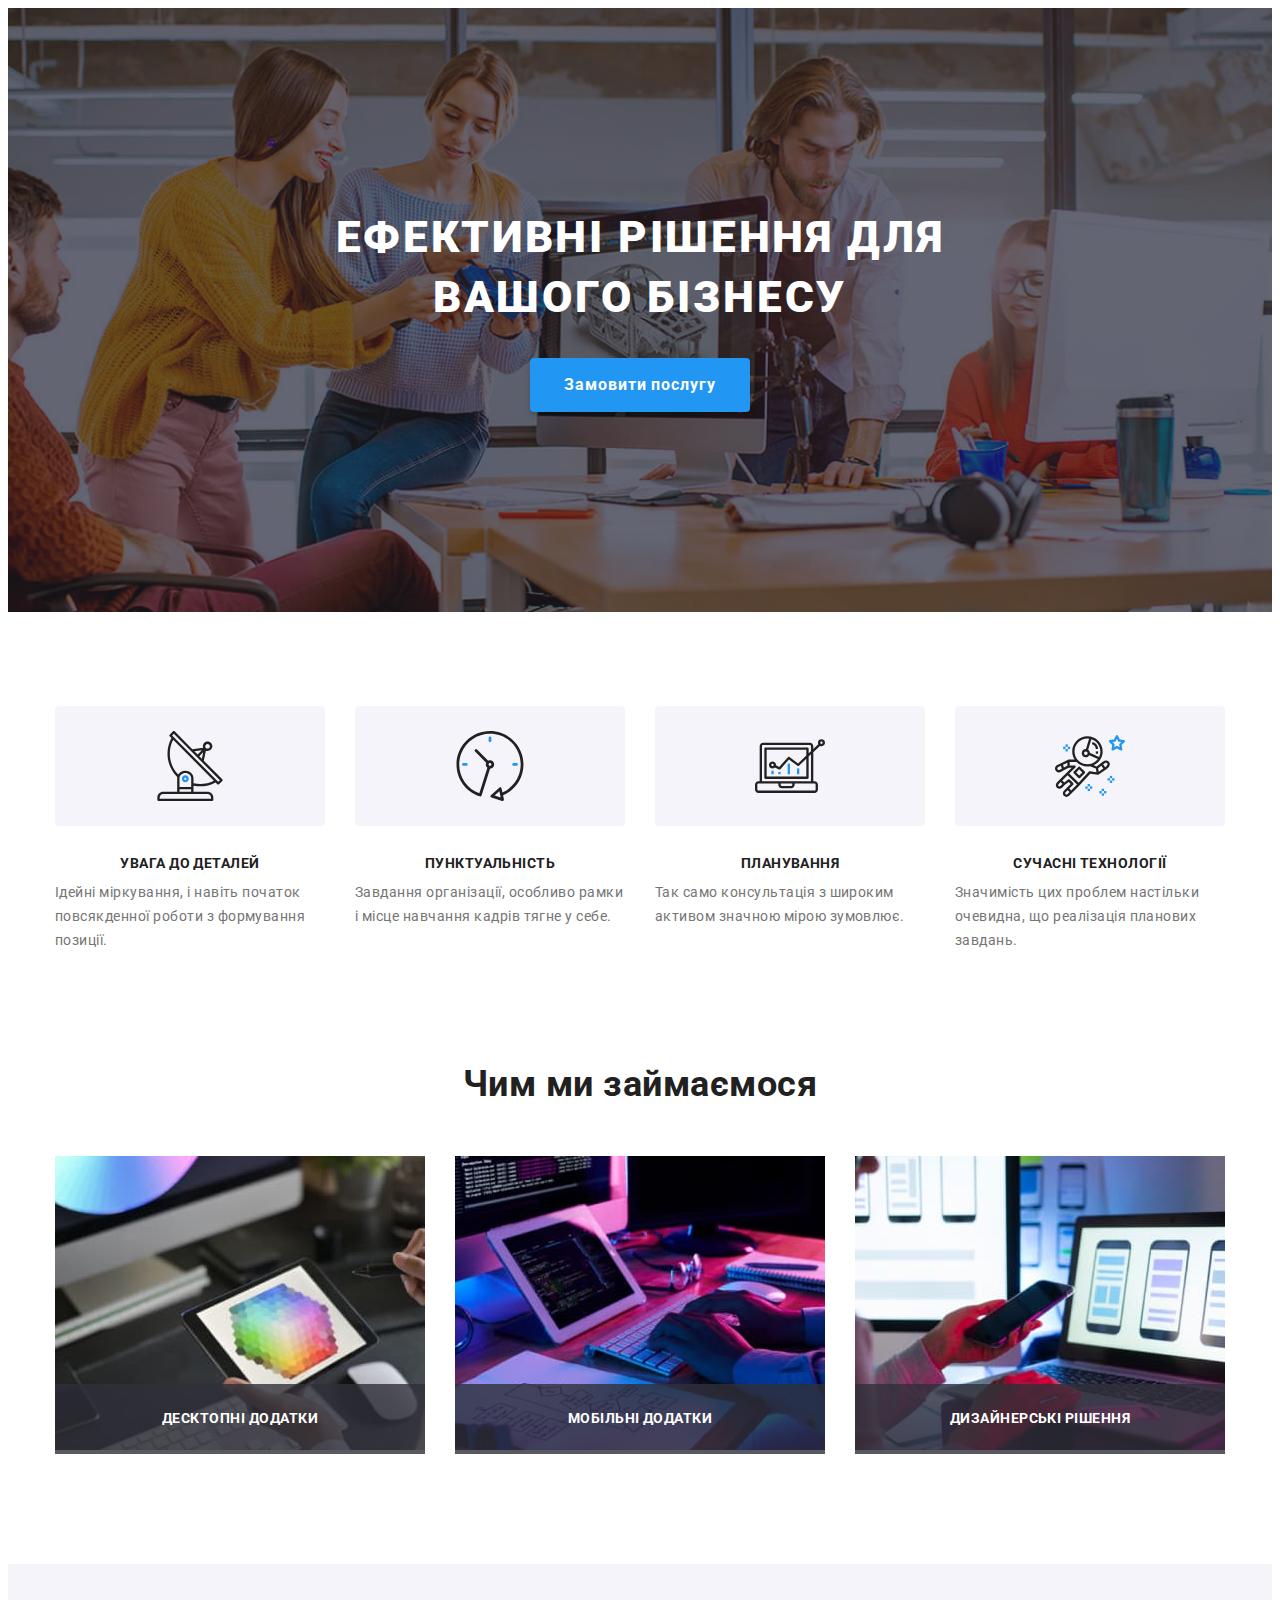
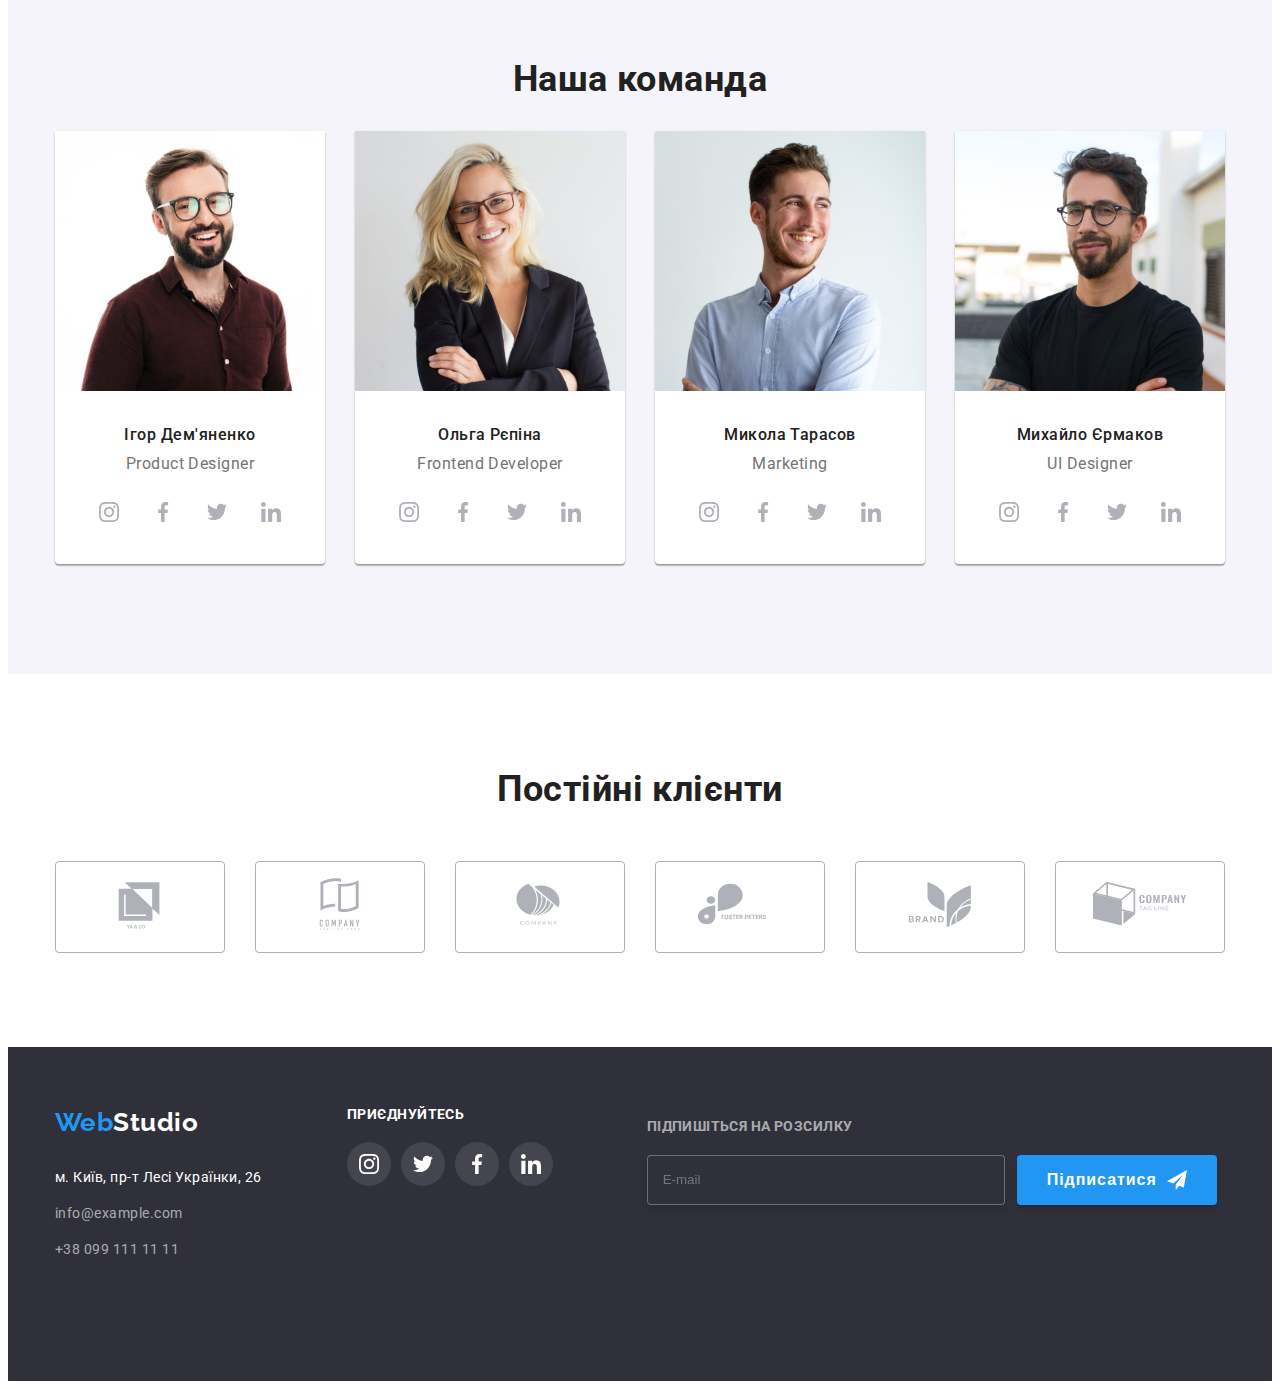
==== commit f8dbff35: "mobile-first(footer-1)" ====
--- a/index.html
+++ b/index.html
@@ -143,7 +143,7 @@
 
       <!--Чим ми займаємося-->
 
-      <!-- <section class="activity">
+      <section class="activity">
         <div class="container">
           <h2 class="activity-title is-active">Чим ми займаємося</h2>
           <ul class="activity-list list">
@@ -176,7 +176,7 @@
             </li>
           </ul>
         </div>
-      </section> -->
+      </section>
 
       <!-- Команда-->
 
@@ -416,7 +416,7 @@
     <!-- Футер -->
 
     <footer class="footer">
-      <di class="container">
+      <div class="container">
         <div class="logo-contacts">
           <div class="footer-logo">
             <a class="logo header-logo header__logo--color-light" href=""
--- a/css/main.min.css
+++ b/css/main.min.css
@@ -1 +1 @@
-:root{--primary-text-color: #212121;--title-text-color: #757575;--accent-color: #2196f3;--white-color: #ffffff;--title-bcg-color: #2f303a;--secondary-bcg-color: #f5f4fa}html{box-sizing:border-box}*,*::before,*::after{box-sizing:inherit}h1,h2,h3,h4,h5,p,li{margin:0;padding:0}body{font-family:"Roboto",sans-serif;color:var(--primary-text-color);letter-spacing:.03em}h2{display:none}.is-active{display:block}.list{list-style:none;padding-left:0;padding-right:0}.img{width:100%;min-width:100%;height:auto}.container{width:100%;padding-left:15px;padding-right:15px;margin-left:auto;margin-right:auto}@media screen and (min-width: 480px){.container{width:480px}}@media screen and (min-width: 768px){.container{width:768px}}@media screen and (min-width: 1200px){.container{width:1200px}}.visually-hidden{position:absolute;white-space:no-wrap;width:1px;height:1px;overflow:hidden;border:0;padding:0;clip:rect(0 0 0 0);-webkit-clip-path:inset(50%);clip-path:inset(50%);margin:-1px}.header__logo--color-light{color:#fff}.header__logo--color-dark{color:#000}.socials{-moz-column-gap:10px;column-gap:10px;justify-content:center;display:flex;margin:0}.socials-link{width:44px;height:44px;border-radius:50%;display:flex;align-items:center;justify-content:center}.socials-link:hover,.socials-link:focus{background-color:var(--accent-color)}.socials-link{transition:background-color 250ms cubic-bezier(0.4, 0, 0.2, 1)}.socials-link-dark{background:rgba(255,255,255,.1);transition:background 250ms cubic-bezier(0.4, 0, 0.2, 1)}.socials-link:hover .socials-icon .socials-link:focus .socials-icon{fill:var(--white-color)}.soc-link-icon--fill-dark{fill:#afb1b8;transition:fill 250ms cubic-bezier(0.4, 0, 0.2, 1)}.soc-link-icon--fill-light{fill:var(--white-color);transition:fill 250ms cubic-bezier(0.4, 0, 0.2, 1)}.header{display:flex;border-bottom:1px solid #ececec}.header-item{display:flex;align-items:center;height:80px}.header__logo{margin-right:93px}.logo{font-family:Raleway,sans-serif;font-weight:700;font-size:26px;line-height:1.2;text-decoration:none}.accent{color:var(--accent-color)}.navigation__list{display:flex}.navigation__list li{margin-right:50px}.navigation__list .item:last-child{margin-right:0}.navigation__contacts{display:flex;margin-left:auto;justify-content:flex-end}.navigation__cont{transition:color 250ms cubic-bezier(0.4, 0, 0.2, 1)}.navigation__cont:not(:last-child){margin-right:30px}.navigation__connect{color:var(--title-text-color);max-width:135px;height:16px;font-weight:500;font-size:14px;line-height:1.1;letter-spacing:.02em;text-decoration:none;transition:color 250ms cubic-bezier(0.4, 0, 0.2, 1),fill 250ms cubic-bezier(0.4, 0, 0.2, 1)}.navigation__connect:hover,.navigation__connect:focus{color:var(--accent-color);fill:var(--accent-color)}.navigation__cont:hover .navigation__connect,.navigation__cont:focus .navigation__connect{color:var(--accent-color);fill:var(--accent-color)}.contacts-icon{margin-right:10px}.navigation__icon{fill:#757575;transition:color 250ms cubic-bezier(0.4, 0, 0.2, 1),fill 250ms cubic-bezier(0.4, 0, 0.2, 1)}.navigation__connect:hover .navigation__icon,.navigation__connect:focus .navigation__icon{color:var(--accent-color);fill:var(--accent-color)}.navigation__link{position:relative;padding-top:32px;padding-bottom:32px;color:var(--primary-text-color);font-weight:500;font-size:14px;line-height:1.1;letter-spacing:.02em;text-decoration:none;transition:color 250ms cubic-bezier(0.4, 0, 0.2, 1),fill 250ms cubic-bezier(0.4, 0, 0.2, 1)}.navigation__link:hover,.navigation__link:focus{color:var(--accent-color);fill:var(--accent-color)}.current::after{content:"";display:block;background-color:var(--accent-color);width:100%;height:4px;border-radius:2px;bottom:0;position:absolute;transition:background-color 250ms cubic-bezier(0.4, 0, 0.2, 1)}.hero{padding-top:118px;padding-bottom:118px;background-color:var(--title-bcg-color);background-image:linear-gradient(rgba(47, 48, 58, 0.4), rgba(47, 48, 58, 0.4)),url(../images/Img-bg.jpg);align-items:center;margin-left:auto;margin-right:auto;background-repeat:no-repeat;background-position:center;background-size:cover}@media screen and (min-width: 1200px){.hero{padding-top:200px;padding-bottom:200px;max-width:1600px}}.hero-item{margin-top:0;margin-bottom:30px;margin-left:auto;margin-right:auto}.hero__item{color:var(--white-color);font-weight:900;font-size:26px;line-height:1.6;letter-spacing:.06em;text-transform:uppercase}@media screen and (min-width: 768px){.hero__item{max-width:360px}}@media screen and (min-width: 1200px){.hero__item{font-size:44px;line-height:1.36;min-width:696px}}.hero__btn{padding:10px 32px;border-radius:4px;min-width:216px;text-align:center;box-shadow:0px 4px 4px rgba(0,0,0,.15);border-color:rgba(0,0,0,0)}.hero-wrap{text-align:center}.features{padding-top:60px;padding-bottom:60px}@media screen and (min-width: 1200px){.features{padding-top:94px;padding-bottom:94px}}.features__list{display:flex;flex-wrap:wrap;gap:30px;margin-top:0}@media screen and (min-width: 768px){.features__item{width:calc((100% - 30px)/2)}}@media screen and (min-width: 1200px){.features__item{width:calc((100% - 90px)/4)}}.features-name{margin-bottom:10px}.features__name{text-align:center;font-size:14px;line-height:1.1}.features__text{color:var(--title-text-color);font-weight:400;font-size:14px;line-height:1.7}.features-img{margin-bottom:30px}.features__img{display:flex;width:270px;height:120px;border-radius:4px;background-color:#f5f4fa;justify-content:center;align-items:center}.activity{padding-bottom:94px;margin-left:auto;margin-right:auto}.activity-list{display:flex;-moz-column-gap:30px;column-gap:30px}.activity-item{position:relative}.activity-title{font-size:36px;line-height:1.2;text-align:center;margin-bottom:50px;margin-top:0}.activity-list-above{position:absolute;bottom:0;left:0;font-style:normal;font-weight:700;font-size:14px;line-height:1.1;text-transform:uppercase;text-align:center;height:70px;width:100%;color:#fff;background:rgba(47,48,58,.8);padding-top:27px;padding-bottom:27px}.team{background-color:var(--secondary-bcg-color);padding-top:60px;padding-bottom:60px}@media screen and (min-width: 1200px){.team{padding-top:94px;padding-bottom:94px}}.team-title{font-size:36px;line-height:1.2;text-align:center;margin-top:0;margin-bottom:30px;display:block}.card{display:flex;flex-wrap:wrap;gap:30px;justify-content:center}.card-picture{text-align:center;background-color:#fff;box-shadow:0px 1px 3px rgba(0,0,0,.12),0px 1px 1px rgba(0,0,0,.14),0px 2px 1px rgba(0,0,0,.2);border-radius:0px 0px 4px 4px}@media screen and (min-width: 768px){.card-picture{width:calc((100% - 30px)/2)}}@media screen and (min-width: 1200px){.card-picture{width:calc((100% - 90px)/4)}}.card-name{font-weight:500;font-size:16px;line-height:1.2;margin-bottom:10px}.card-text{color:var(--title-text-color);font-size:16px;line-height:1.2;margin-bottom:16px}.card-wrap{padding-top:30px;padding-bottom:30px}.clients{margin-top:60px;margin-bottom:60px}@media screen and (min-width: 1200px){.clients{margin-top:94px;margin-bottom:94px}}.clients-title{text-align:center;font-size:36px;line-height:1.2;margin-top:0;margin-bottom:30px;display:block}@media screen and (min-width: 1200px){.clients-title{margin-bottom:50px}}.clients-list{display:flex;flex-wrap:wrap;justify-content:center;gap:30px}.clients-member{width:210px;height:92px;border-radius:4px;border:1px solid #afb1b8;display:flex;justify-content:center;align-items:center}@media screen and (min-width: 768px){.clients-member{width:226px}}@media screen and (min-width: 1200px){.clients-member{width:170px}}.clients-member-link{transition:fill 250ms cubic-bezier(0.4, 0, 0.2, 1),border-color 250ms cubic-bezier(0.4, 0, 0.2, 1)}.clients-member-link:hover{border-color:var(--accent-color)}.member-logo{fill:#afb1b8;transition:fill 250ms cubic-bezier(0.4, 0, 0.2, 1)}.clients-link:hover .member-logo,.clients-link:focus .member-logo{fill:var(--accent-color)}.menu-btn{font-family:inherit;color:var(--primary-text-color);background:var(--secondary-bcg-color);font-size:16px;font-weight:500;line-height:1.6;text-align:center;border-radius:4px;border-color:rgba(0,0,0,0);padding:6px 22px;transition:color 250ms cubic-bezier(0.4, 0, 0.2, 1),background-color 250ms cubic-bezier(0.4, 0, 0.2, 1),cursor 250ms cubic-bezier(0.4, 0, 0.2, 1),box-shadow 250ms cubic-bezier(0.4, 0, 0.2, 1)}.menu-btn:hover,.menu-btn:focus{color:var(--white-color);background-color:var(--accent-color);cursor:pointer;box-shadow:0px 3px 1px rgba(0,0,0,.1),0px 1px 2px rgba(0,0,0,.08),0px 2px 2px rgba(0,0,0,.12)}.hero-btn{font-family:"Roboto";color:var(--white-color);background-color:var(--accent-color);cursor:pointer;align-items:center;text-align:center;font-weight:700;font-size:16px;line-height:1.9;letter-spacing:.06em}.menu{padding-top:60px;padding-bottom:60px}@media screen and (min-width: 1200px){.menu{padding-top:94px;padding-bottom:94px}}.menu-list{display:flex;flex-wrap:wrap;justify-content:left;margin-bottom:40px}@media screen and (min-width: 768px){.menu-list{justify-content:center;margin-bottom:30px}}@media screen and (min-width: 1200px){.menu-list{margin-bottom:50px}}.menu-item{margin-right:8px}.menu-item:last-child{margin-bottom:0;margin-right:0}@media screen and (max-width: 767px){.menu-item{margin-bottom:15px}}@media screen and (min-width: 768px){.portfolio.list{display:flex;flex-wrap:wrap}}.portfolio-item{width:100%;margin-bottom:30px;border:1px solid #eee;transition:box-shadow 250ms cubic-bezier(0.4, 0, 0.2, 1)}@media screen and (min-width: 768px)and (max-width: 1199px){.portfolio-item{width:354px;margin-right:30px}.portfolio-item:nth-child(2n){margin-right:0}.portfolio-item:last-child{margin-bottom:0}}@media screen and (min-width: 1200px){.portfolio-item{width:370px;margin-right:30px}.portfolio-item:nth-child(3n){margin-right:0}.portfolio-item:nth-last-child(-n+3){margin-bottom:0}}.portfolio-item:hover,.portfolio-item:focus{box-shadow:0px 1px 1px rgba(0,0,0,.12),0px 4px 4px rgba(0,0,0,.06),1px 4px 6px rgba(0,0,0,.16)}.portfolio-above-text{transition:250ms cubic-bezier(0.4, 0, 0.2, 1)}.portfolio-item:hover .portfolio-above-text{transform:translateY(0)}.bg{padding:20px 24px}.portfolio-name{color:var(--primary-text-color);font-size:18px;line-height:2;letter-spacing:.06em;margin-top:0;margin-bottom:4px}.portfolio-text{color:var(--title-text-color);font-weight:400;font-size:16px;line-height:1.9;margin-top:0;margin-bottom:0}.portfolio-link{text-decoration:none}.above-text-wrap{position:relative;overflow:hidden}.portfolio-above-text{position:absolute;top:0;left:0;font-weight:400;font-size:18px;line-height:1.6;color:#fff;background:rgba(33,150,243,.9);height:100%;padding:63px 0px 63px 48px;transform:translateY(100%);transition:transform 250ms cubic-bezier(0.4, 0, 0.2, 1)}.footer{padding-top:60px;padding-bottom:60px;background-color:var(--title-bcg-color)}@media screen and (min-width: 1200px){.footer{display:flex}}@media screen and (max-width: 1199px){.footer-logo{display:flex;flex-direction:column;align-items:center}}@media screen and (min-width: 768px){.footer-logo{margin-right:165px}}@media screen and (min-width: 1200px){.footer-logo{margin-right:70px}}.footer-mail,.footer-tel{color:rgba(255,255,255,.6);font-size:14px;line-height:1.7;text-decoration:none}.adress{color:var(--white-color);font-style:normal;font-size:14px;line-height:1.7;margin-top:28px}.contacts{margin-top:0;margin-bottom:60px}@media screen and (min-width: 1200px){.contacts{margin-right:94px}}.contacts-list{margin-top:12px}.backdrop{position:fixed;top:0;width:100%;height:100%;transition:opacity 250ms cubic-bezier(0.4, 0, 0.2, 1),visibility 250ms cubic-bezier(0.4, 0, 0.2, 1);background:rgba(0,0,0,.2)}.modal{position:absolute;width:528px;min-height:581px;padding-top:40px;padding-left:41px;padding-right:39px;background:#fff;box-shadow:0px 1px 3px rgba(0,0,0,.12),0px 1px 1px rgba(0,0,0,.14),0px 2px 1px rgba(0,0,0,.2);border-radius:4px;top:50%;left:50%;transform:translate(-50%, -50%)}.modal-close{position:absolute;top:8px;right:8px;width:30px;height:30px;border-radius:50%;margin-top:8px;margin-right:8px;display:flex;justify-content:center;align-items:center;background:#fff;border:1px solid rgba(0,0,0,.1);transition:fill 250ms cubic-bezier(0.4, 0, 0.2, 1)}.modal-close-img{display:flex;cursor:pointer}.modal-close:focus,.modal-close:hover{fill:var(--accent-color)}.modal-title{margin-bottom:12px;font-weight:700;font-size:20px;line-height:1.15;text-align:center}.input-field{margin-bottom:10px}.input-wrap{position:relative;margin-bottom:10px}.form-input{width:100%;height:40px;padding-left:42px;border:1px solid rgba(33,33,33,.2);border-radius:4px;transition:outline-color 250ms cubic-bezier(0.4, 0, 0.2, 1)}.form-input:focus{outline-color:var(--accent-color)}.input-icon{position:absolute;left:12px;top:50%;transform:translateY(-50%)}.form-input:focus+.input-icon{fill:var(--accent-color)}.input-title{display:block;font-weight:400;font-size:12px;line-height:1.16;letter-spacing:.01em;color:#757575;margin-bottom:4px}.modal-text{display:block;width:448px;height:120px;padding:12px 16px;font-size:12px;margin-bottom:20px;border:1px solid rgba(33,33,33,.2);border-radius:4px;resize:none}.modal-text:focus{outline-color:var(--accent-color)}.checkbox{margin-bottom:30px}.checkbox-text{font-weight:400;font-size:14px;line-height:1.17;letter-spacing:.03em;display:flex;justify-content:center;color:#757575}.checkbox-text span{width:16px;height:15px;border:2px solid #000;border-radius:2px;margin-right:7px;display:flex;align-items:center;justify-content:center;transition:background-color 250ms cubic-bezier(0.4, 0, 0.2, 1),border-color 250ms cubic-bezier(0.4, 0, 0.2, 1)}.checkbox-text-link{text-decoration:underline;color:var(--accent-color);margin-left:4px}.checkbox-icon{fill:rgba(0,0,0,0);transition:fill 250ms cubic-bezier(0.4, 0, 0.2, 1)}.input-check{transition:fill 250ms cubic-bezier(0.4, 0, 0.2, 1)}.input-check:checked+.checkbox-text span{background-color:var(--accent-color);border-color:var(--accent-color)}.input-check:checked+.checkbox-text .checkbox-icon{fill:#fff}.input-check:focus+.checkbox-text span{border-color:var(--accent-color)}.button-send{display:flex;justify-content:center}.send{width:200px;height:50px;font-weight:700;font-size:16px;line-height:1,87;color:#fff;letter-spacing:.06em;border-radius:4px;cursor:pointer;background-color:#188ce8;border-color:rgba(0,0,0,0)}.send:focus{box-shadow:0px 4px 4px rgba(0,0,0,.15)}.is-hidden{opacity:0;visibility:hidden;pointer-events:none}.footer .container{align-items:center}@media screen and (max-width: 1199px){.footer .container{display:flex;flex-direction:column}}@media screen and (min-width: 1200px){.footer .container{display:flex;flex-wrap:wrap;align-items:baseline}}@media screen and (min-width: 768px){.footer .container .logo-contacts{display:flex}}.footer-contacts{margin-bottom:60px}@media screen and (max-width: 1199px){.footer-contacts{display:flex;flex-direction:column;align-items:center}}@media screen and (min-width: 1200px){.footer-contacts{margin-bottom:0;margin-right:94px}}.social-title{font-family:"Roboto",sans-serif;font-size:14px;line-height:1.1;color:var(--white-color);display:flex;margin-bottom:20px;text-transform:uppercase}@media screen and (max-width: 1199px){.footer-online{display:flex;flex-direction:column;align-items:center}}.online-title{font-weight:700;font-size:14px;line-height:1.14;letter-spacing:.03em;text-transform:uppercase;color:rgba(255,255,255,.6);margin-bottom:20px}@media screen and (max-width: 1199px){.online-form{display:flex;flex-direction:column;align-items:center}}@media screen and (min-width: 1200px){.online-form{display:flex}}.online-input{height:50px;padding-left:15px;border:1px solid rgba(255,255,255,.3);filter:drop-shadow(0px 4px 4px rgba(0, 0, 0, 0.15));border-radius:4px;margin-right:12px;background-color:#2f303a;color:#fff}@media screen and (max-width: 1199px){.online-input{width:100%;width:450px;margin-bottom:20px;margin-right:0}}@media screen and (min-width: 1200px){.online-input{width:358px}}.online-btn{display:flex;align-items:center;justify-content:center;width:200px;height:50px;padding:10px 28px;font-weight:700;font-size:16px;line-height:1.87;letter-spacing:.06em;background:#2196f3;border-radius:4px;cursor:pointer;text-decoration:none;color:var(--white-color);border-color:rgba(0,0,0,0);box-shadow:0px 4px 4px rgba(0,0,0,.15)}.online-link-img{margin-left:10px;fill:var(--white-color)}/*# sourceMappingURL=main.min.css.map */+:root{--primary-text-color: #212121;--title-text-color: #757575;--accent-color: #2196f3;--white-color: #ffffff;--title-bcg-color: #2f303a;--secondary-bcg-color: #f5f4fa}html{box-sizing:border-box}*,*::before,*::after{box-sizing:inherit}h1,h2,h3,h4,h5,p,li{margin:0;padding:0}body{font-family:"Roboto",sans-serif;color:var(--primary-text-color);letter-spacing:.03em}h2{display:none}.is-active{display:block}.list{list-style:none;padding-left:0;padding-right:0}.img{width:100%;min-width:100%;height:auto}.container{width:100%;padding-left:15px;padding-right:15px;margin-left:auto;margin-right:auto}@media screen and (min-width: 480px){.container{width:480px}}@media screen and (min-width: 768px){.container{width:768px}}@media screen and (min-width: 1200px){.container{width:1200px}}.visually-hidden{position:absolute;white-space:no-wrap;width:1px;height:1px;overflow:hidden;border:0;padding:0;clip:rect(0 0 0 0);-webkit-clip-path:inset(50%);clip-path:inset(50%);margin:-1px}.header__logo--color-light{color:#fff}.header__logo--color-dark{color:#000}.socials{-moz-column-gap:10px;column-gap:10px;justify-content:center;display:flex;margin:0}.socials-link{width:44px;height:44px;border-radius:50%;display:flex;align-items:center;justify-content:center}.socials-link:hover,.socials-link:focus{background-color:var(--accent-color)}.socials-link{transition:background-color 250ms cubic-bezier(0.4, 0, 0.2, 1)}.socials-link-dark{background:rgba(255,255,255,.1);transition:background 250ms cubic-bezier(0.4, 0, 0.2, 1)}.socials-link:hover .socials-icon .socials-link:focus .socials-icon{fill:var(--white-color)}.soc-link-icon--fill-dark{fill:#afb1b8;transition:fill 250ms cubic-bezier(0.4, 0, 0.2, 1)}.soc-link-icon--fill-light{fill:var(--white-color);transition:fill 250ms cubic-bezier(0.4, 0, 0.2, 1)}.header{display:flex;border-bottom:1px solid #ececec}.header-item{display:flex;align-items:center;height:80px}.header__logo{margin-right:93px}.logo{font-family:Raleway,sans-serif;font-weight:700;font-size:26px;line-height:1.2;text-decoration:none}.accent{color:var(--accent-color)}.navigation__list{display:flex}.navigation__list li{margin-right:50px}.navigation__list .item:last-child{margin-right:0}.navigation__contacts{display:flex;margin-left:auto;justify-content:flex-end}.navigation__cont{transition:color 250ms cubic-bezier(0.4, 0, 0.2, 1)}.navigation__cont:not(:last-child){margin-right:30px}.navigation__connect{color:var(--title-text-color);max-width:135px;height:16px;font-weight:500;font-size:14px;line-height:1.1;letter-spacing:.02em;text-decoration:none;transition:color 250ms cubic-bezier(0.4, 0, 0.2, 1),fill 250ms cubic-bezier(0.4, 0, 0.2, 1)}.navigation__connect:hover,.navigation__connect:focus{color:var(--accent-color);fill:var(--accent-color)}.navigation__cont:hover .navigation__connect,.navigation__cont:focus .navigation__connect{color:var(--accent-color);fill:var(--accent-color)}.contacts-icon{margin-right:10px}.navigation__icon{fill:#757575;transition:color 250ms cubic-bezier(0.4, 0, 0.2, 1),fill 250ms cubic-bezier(0.4, 0, 0.2, 1)}.navigation__connect:hover .navigation__icon,.navigation__connect:focus .navigation__icon{color:var(--accent-color);fill:var(--accent-color)}.navigation__link{position:relative;padding-top:32px;padding-bottom:32px;color:var(--primary-text-color);font-weight:500;font-size:14px;line-height:1.1;letter-spacing:.02em;text-decoration:none;transition:color 250ms cubic-bezier(0.4, 0, 0.2, 1),fill 250ms cubic-bezier(0.4, 0, 0.2, 1)}.navigation__link:hover,.navigation__link:focus{color:var(--accent-color);fill:var(--accent-color)}.current::after{content:"";display:block;background-color:var(--accent-color);width:100%;height:4px;border-radius:2px;bottom:0;position:absolute;transition:background-color 250ms cubic-bezier(0.4, 0, 0.2, 1)}.hero{padding-top:118px;padding-bottom:118px;background-color:var(--title-bcg-color);background-image:linear-gradient(rgba(47, 48, 58, 0.4), rgba(47, 48, 58, 0.4)),url(../images/Img-bg.jpg);align-items:center;margin-left:auto;margin-right:auto;background-repeat:no-repeat;background-position:center;background-size:cover}@media screen and (min-width: 1200px){.hero{padding-top:200px;padding-bottom:200px;max-width:1600px}}.hero-item{margin-top:0;margin-bottom:30px;margin-left:auto;margin-right:auto}.hero__item{color:var(--white-color);font-weight:900;font-size:26px;line-height:1.6;letter-spacing:.06em;text-transform:uppercase}@media screen and (min-width: 768px){.hero__item{max-width:360px}}@media screen and (min-width: 1200px){.hero__item{font-size:44px;line-height:1.36;min-width:696px}}.hero__btn{padding:10px 32px;border-radius:4px;min-width:216px;text-align:center;box-shadow:0px 4px 4px rgba(0,0,0,.15);border-color:rgba(0,0,0,0)}.hero-wrap{text-align:center}.features{padding-top:60px;padding-bottom:60px}@media screen and (min-width: 1200px){.features{padding-top:94px;padding-bottom:94px}}.features__list{display:flex;flex-wrap:wrap;gap:30px;margin-top:0}@media screen and (min-width: 768px){.features__item{width:calc((100% - 30px)/2)}}@media screen and (min-width: 1200px){.features__item{width:calc((100% - 90px)/4)}}.features-name{margin-bottom:10px}.features__name{text-align:center;font-size:14px;line-height:1.1}.features__text{color:var(--title-text-color);font-weight:400;font-size:14px;line-height:1.7}.features-img{margin-bottom:30px}.features__img{display:flex;width:270px;height:120px;border-radius:4px;background-color:#f5f4fa;justify-content:center;align-items:center}.activity{padding-bottom:94px;margin-left:auto;margin-right:auto}@media screen and (max-width: 1199px){.activity{display:none}}.activity-list{display:flex;-moz-column-gap:30px;column-gap:30px}.activity-item{position:relative}.activity-title{font-size:36px;line-height:1.2;text-align:center;margin-bottom:50px;margin-top:0}.activity-list-above{position:absolute;bottom:0;left:0;font-style:normal;font-weight:700;font-size:14px;line-height:1.1;text-transform:uppercase;text-align:center;height:70px;width:100%;color:#fff;background:rgba(47,48,58,.8);padding-top:27px;padding-bottom:27px}.team{background-color:var(--secondary-bcg-color);padding-top:60px;padding-bottom:60px}@media screen and (min-width: 1200px){.team{padding-top:94px;padding-bottom:94px}}.team-title{font-size:36px;line-height:1.2;text-align:center;margin-top:0;margin-bottom:30px;display:block}.card{display:flex;flex-wrap:wrap;gap:30px;justify-content:center}.card-picture{text-align:center;background-color:#fff;box-shadow:0px 1px 3px rgba(0,0,0,.12),0px 1px 1px rgba(0,0,0,.14),0px 2px 1px rgba(0,0,0,.2);border-radius:0px 0px 4px 4px}@media screen and (min-width: 768px){.card-picture{width:calc((100% - 30px)/2)}}@media screen and (min-width: 1200px){.card-picture{width:calc((100% - 90px)/4)}}.card-name{font-weight:500;font-size:16px;line-height:1.2;margin-bottom:10px}.card-text{color:var(--title-text-color);font-size:16px;line-height:1.2;margin-bottom:16px}.card-wrap{padding-top:30px;padding-bottom:30px}.clients{margin-top:60px;margin-bottom:60px}@media screen and (min-width: 1200px){.clients{margin-top:94px;margin-bottom:94px}}.clients-title{text-align:center;font-size:36px;line-height:1.2;margin-top:0;margin-bottom:30px;display:block}@media screen and (min-width: 1200px){.clients-title{margin-bottom:50px}}.clients-list{display:flex;flex-wrap:wrap;justify-content:center;gap:30px}.clients-member{width:210px;height:92px;border-radius:4px;border:1px solid #afb1b8;display:flex;justify-content:center;align-items:center}@media screen and (min-width: 768px){.clients-member{width:226px}}@media screen and (min-width: 1200px){.clients-member{width:170px}}.clients-member-link{transition:fill 250ms cubic-bezier(0.4, 0, 0.2, 1),border-color 250ms cubic-bezier(0.4, 0, 0.2, 1)}.clients-member-link:hover{border-color:var(--accent-color)}.member-logo{fill:#afb1b8;transition:fill 250ms cubic-bezier(0.4, 0, 0.2, 1)}.clients-link:hover .member-logo,.clients-link:focus .member-logo{fill:var(--accent-color)}.menu-btn{font-family:inherit;color:var(--primary-text-color);background:var(--secondary-bcg-color);font-size:16px;font-weight:500;line-height:1.6;text-align:center;border-radius:4px;border-color:rgba(0,0,0,0);padding:6px 22px;transition:color 250ms cubic-bezier(0.4, 0, 0.2, 1),background-color 250ms cubic-bezier(0.4, 0, 0.2, 1),cursor 250ms cubic-bezier(0.4, 0, 0.2, 1),box-shadow 250ms cubic-bezier(0.4, 0, 0.2, 1)}.menu-btn:hover,.menu-btn:focus{color:var(--white-color);background-color:var(--accent-color);cursor:pointer;box-shadow:0px 3px 1px rgba(0,0,0,.1),0px 1px 2px rgba(0,0,0,.08),0px 2px 2px rgba(0,0,0,.12)}.hero-btn{font-family:"Roboto";color:var(--white-color);background-color:var(--accent-color);cursor:pointer;align-items:center;text-align:center;font-weight:700;font-size:16px;line-height:1.9;letter-spacing:.06em}.menu{padding-top:60px;padding-bottom:60px}@media screen and (min-width: 1200px){.menu{padding-top:94px;padding-bottom:94px}}.menu-list{display:flex;flex-wrap:wrap;justify-content:left;margin-bottom:40px}@media screen and (min-width: 768px){.menu-list{justify-content:center;margin-bottom:30px}}@media screen and (min-width: 1200px){.menu-list{margin-bottom:50px}}.menu-item{margin-right:8px}.menu-item:last-child{margin-bottom:0;margin-right:0}@media screen and (max-width: 767px){.menu-item{margin-bottom:15px}}@media screen and (min-width: 768px){.portfolio.list{display:flex;flex-wrap:wrap}}.portfolio-item{width:100%;margin-bottom:30px;border:1px solid #eee;transition:box-shadow 250ms cubic-bezier(0.4, 0, 0.2, 1)}@media screen and (min-width: 768px)and (max-width: 1199px){.portfolio-item{width:354px;margin-right:30px}.portfolio-item:nth-child(2n){margin-right:0}.portfolio-item:last-child{margin-bottom:0}}@media screen and (min-width: 1200px){.portfolio-item{width:370px;margin-right:30px}.portfolio-item:nth-child(3n){margin-right:0}.portfolio-item:nth-last-child(-n+3){margin-bottom:0}}.portfolio-item:hover,.portfolio-item:focus{box-shadow:0px 1px 1px rgba(0,0,0,.12),0px 4px 4px rgba(0,0,0,.06),1px 4px 6px rgba(0,0,0,.16)}.portfolio-above-text{transition:250ms cubic-bezier(0.4, 0, 0.2, 1)}.portfolio-item:hover .portfolio-above-text{transform:translateY(0)}.bg{padding:20px 24px}.portfolio-name{color:var(--primary-text-color);font-size:18px;line-height:2;letter-spacing:.06em;margin-top:0;margin-bottom:4px}.portfolio-text{color:var(--title-text-color);font-weight:400;font-size:16px;line-height:1.9;margin-top:0;margin-bottom:0}.portfolio-link{text-decoration:none}.above-text-wrap{position:relative;overflow:hidden}.portfolio-above-text{position:absolute;top:0;left:0;font-weight:400;font-size:18px;line-height:1.6;color:#fff;background:rgba(33,150,243,.9);height:100%;padding:63px 0px 63px 48px;transform:translateY(100%);transition:transform 250ms cubic-bezier(0.4, 0, 0.2, 1)}.footer{padding-top:60px;padding-bottom:60px;background-color:var(--title-bcg-color)}@media screen and (max-width: 1199px){.footer-logo{display:flex;flex-direction:column;align-items:center}}@media screen and (min-width: 768px){.footer-logo{margin-right:165px}}@media screen and (min-width: 1200px){.footer-logo{margin-right:70px}}.footer-mail,.footer-tel{color:rgba(255,255,255,.6);font-size:14px;line-height:1.7;text-decoration:none}.adress{color:var(--white-color);font-style:normal;font-size:14px;line-height:1.7;margin-top:28px}.contacts{margin-top:0;margin-bottom:60px}@media screen and (min-width: 1200px){.contacts{margin-right:94px}}.contacts-list{margin-top:12px}.backdrop{position:fixed;top:0;width:100%;height:100%;transition:opacity 250ms cubic-bezier(0.4, 0, 0.2, 1),visibility 250ms cubic-bezier(0.4, 0, 0.2, 1);background:rgba(0,0,0,.2)}.modal{position:absolute;width:528px;min-height:581px;padding-top:40px;padding-left:41px;padding-right:39px;background:#fff;box-shadow:0px 1px 3px rgba(0,0,0,.12),0px 1px 1px rgba(0,0,0,.14),0px 2px 1px rgba(0,0,0,.2);border-radius:4px;top:50%;left:50%;transform:translate(-50%, -50%)}.modal-close{position:absolute;top:8px;right:8px;width:30px;height:30px;border-radius:50%;margin-top:8px;margin-right:8px;display:flex;justify-content:center;align-items:center;background:#fff;border:1px solid rgba(0,0,0,.1);transition:fill 250ms cubic-bezier(0.4, 0, 0.2, 1)}.modal-close-img{display:flex;cursor:pointer}.modal-close:focus,.modal-close:hover{fill:var(--accent-color)}.modal-title{margin-bottom:12px;font-weight:700;font-size:20px;line-height:1.15;text-align:center}.input-field{margin-bottom:10px}.input-wrap{position:relative;margin-bottom:10px}.form-input{width:100%;height:40px;padding-left:42px;border:1px solid rgba(33,33,33,.2);border-radius:4px;transition:outline-color 250ms cubic-bezier(0.4, 0, 0.2, 1)}.form-input:focus{outline-color:var(--accent-color)}.input-icon{position:absolute;left:12px;top:50%;transform:translateY(-50%)}.form-input:focus+.input-icon{fill:var(--accent-color)}.input-title{display:block;font-weight:400;font-size:12px;line-height:1.16;letter-spacing:.01em;color:#757575;margin-bottom:4px}.modal-text{display:block;width:448px;height:120px;padding:12px 16px;font-size:12px;margin-bottom:20px;border:1px solid rgba(33,33,33,.2);border-radius:4px;resize:none}.modal-text:focus{outline-color:var(--accent-color)}.checkbox{margin-bottom:30px}.checkbox-text{font-weight:400;font-size:14px;line-height:1.17;letter-spacing:.03em;display:flex;justify-content:center;color:#757575}.checkbox-text span{width:16px;height:15px;border:2px solid #000;border-radius:2px;margin-right:7px;display:flex;align-items:center;justify-content:center;transition:background-color 250ms cubic-bezier(0.4, 0, 0.2, 1),border-color 250ms cubic-bezier(0.4, 0, 0.2, 1)}.checkbox-text-link{text-decoration:underline;color:var(--accent-color);margin-left:4px}.checkbox-icon{fill:rgba(0,0,0,0);transition:fill 250ms cubic-bezier(0.4, 0, 0.2, 1)}.input-check{transition:fill 250ms cubic-bezier(0.4, 0, 0.2, 1)}.input-check:checked+.checkbox-text span{background-color:var(--accent-color);border-color:var(--accent-color)}.input-check:checked+.checkbox-text .checkbox-icon{fill:#fff}.input-check:focus+.checkbox-text span{border-color:var(--accent-color)}.button-send{display:flex;justify-content:center}.send{width:200px;height:50px;font-weight:700;font-size:16px;line-height:1,87;color:#fff;letter-spacing:.06em;border-radius:4px;cursor:pointer;background-color:#188ce8;border-color:rgba(0,0,0,0)}.send:focus{box-shadow:0px 4px 4px rgba(0,0,0,.15)}.is-hidden{opacity:0;visibility:hidden;pointer-events:none}@media screen and (min-width: 480px)and (max-width: 768px){.footer .container{display:flex;flex-direction:column;align-items:center}}@media screen and (min-width: 1200px){.footer .container{display:flex;align-items:baseline}}@media screen and (min-width: 768px){.footer .container .logo-contacts{display:flex;justify-content:center}}.footer-contacts{margin-bottom:60px}@media screen and (max-width: 1199px){.footer-contacts{display:flex;flex-direction:column;align-items:center}}@media screen and (min-width: 1200px){.footer-contacts{margin-bottom:0;margin-right:94px}}.social-title{font-family:"Roboto",sans-serif;font-size:14px;line-height:1.1;color:var(--white-color);display:flex;margin-bottom:20px;text-transform:uppercase}@media screen and (max-width: 1199px){.footer-online{display:flex;flex-direction:column;align-items:center}}@media screen and (min-width: 1200px){.footer-online{display:flex;flex-direction:column}}.online-title{font-weight:700;font-size:14px;line-height:1.14;letter-spacing:.03em;text-transform:uppercase;color:rgba(255,255,255,.6);margin-bottom:20px}@media screen and (max-width: 1199px){.online-form{display:flex;flex-direction:column;align-items:center}}@media screen and (min-width: 1200px){.online-form{display:flex}}.online-input{height:50px;padding-left:15px;border:1px solid rgba(255,255,255,.3);filter:drop-shadow(0px 4px 4px rgba(0, 0, 0, 0.15));border-radius:4px;margin-right:12px;background-color:#2f303a;color:#fff}@media screen and (max-width: 1199px){.online-input{width:100%;width:450px;margin-bottom:20px;margin-right:0}}@media screen and (min-width: 1200px){.online-input{width:358px}}.online-btn{display:flex;align-items:center;justify-content:center;width:200px;height:50px;padding:10px 28px;font-weight:700;font-size:16px;line-height:1.87;letter-spacing:.06em;background:#2196f3;border-radius:4px;cursor:pointer;text-decoration:none;color:var(--white-color);border-color:rgba(0,0,0,0);box-shadow:0px 4px 4px rgba(0,0,0,.15)}.online-link-img{margin-left:10px;fill:var(--white-color)}/*# sourceMappingURL=main.min.css.map */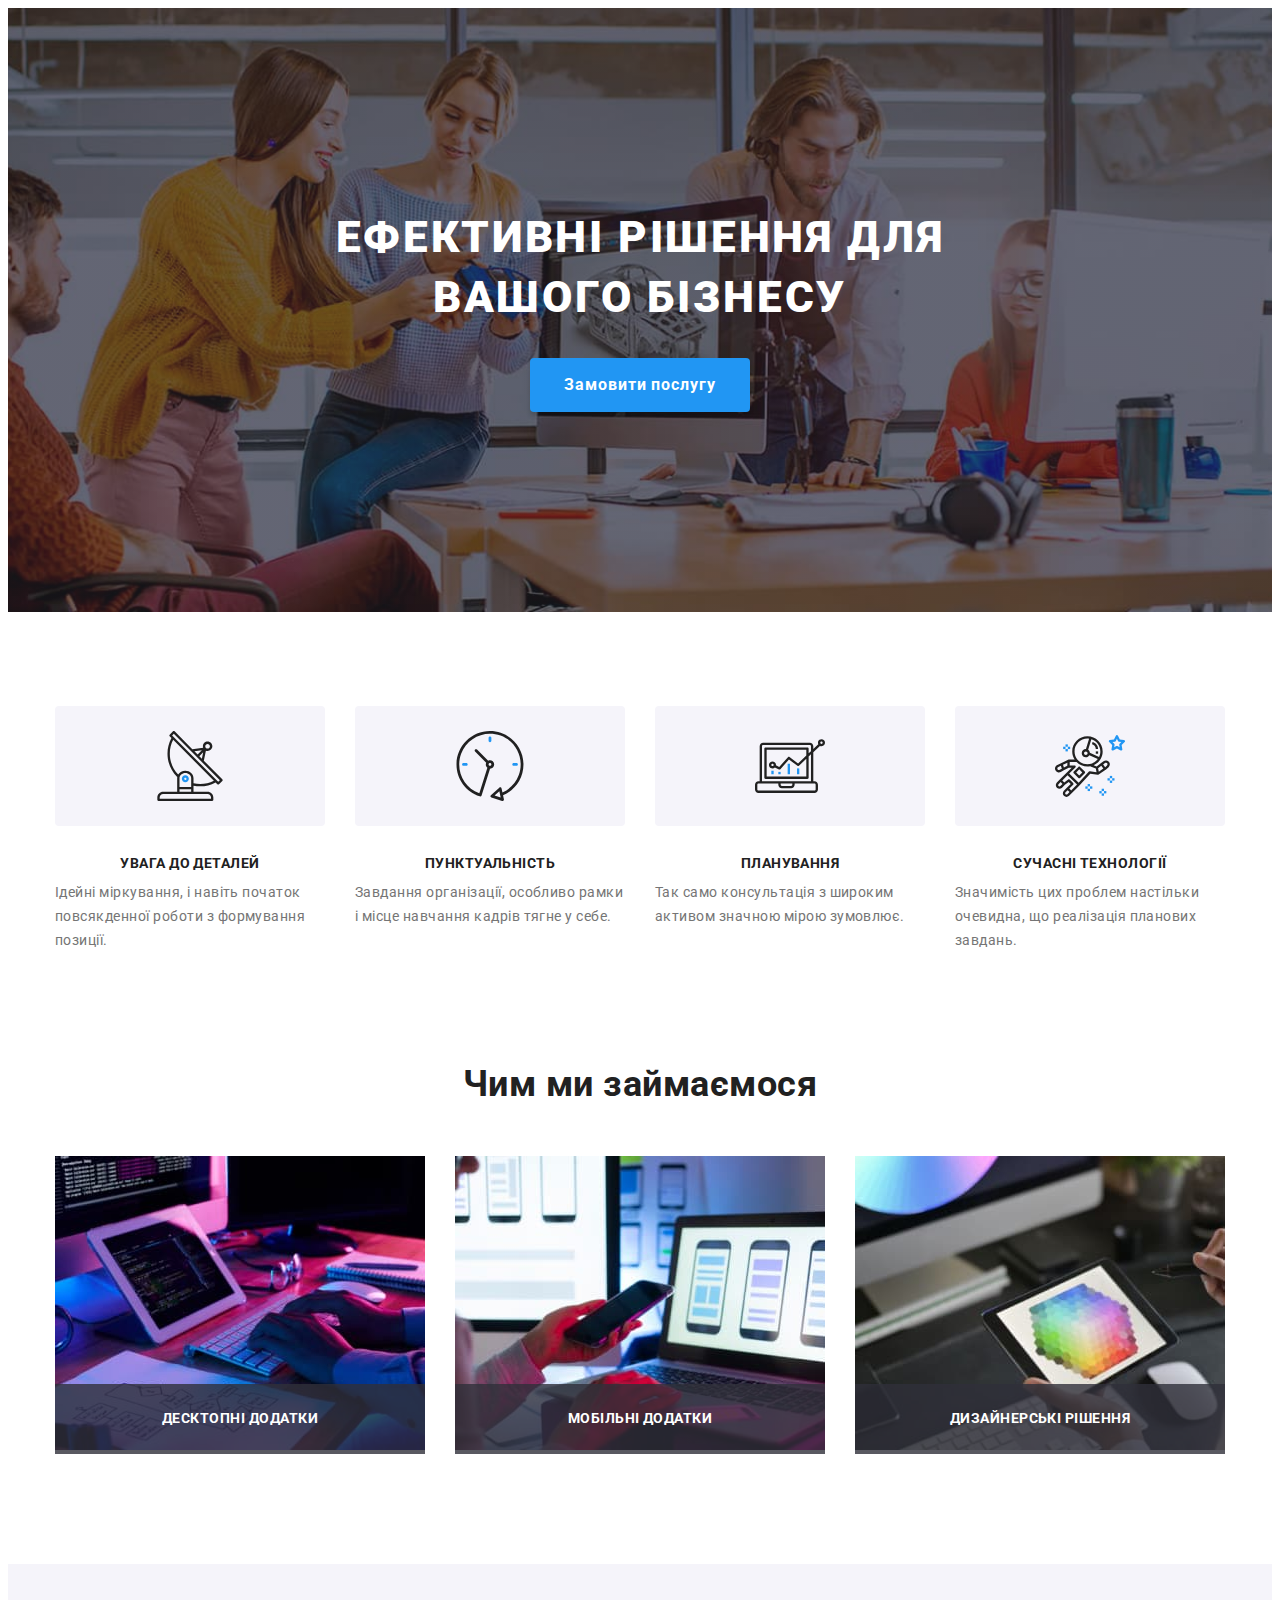
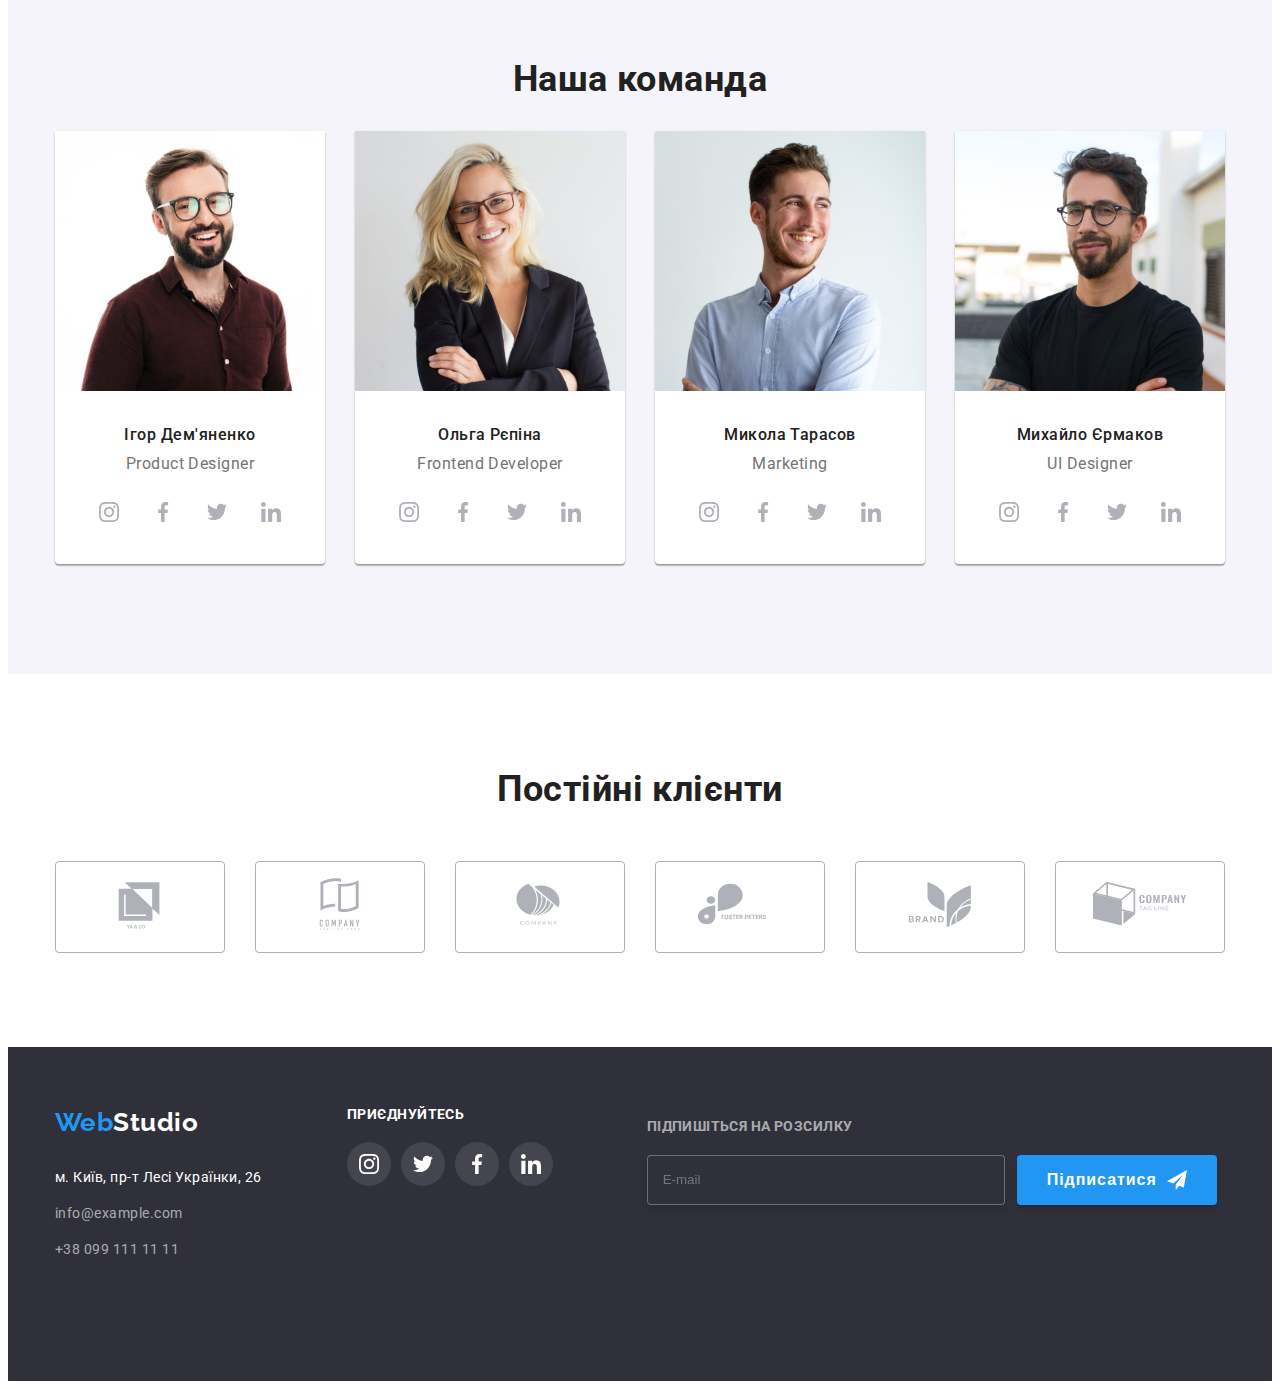
==== commit c1595ed5: "srcset-picture" ====
--- a/index.html
+++ b/index.html
@@ -148,6 +148,15 @@
           <h2 class="activity-title is-active">Чим ми займаємося</h2>
           <ul class="activity-list list">
             <li class="activity-item">
+              <picture>
+                <source
+              srcset="
+              ./images/activity-img1.jpg 1x, 
+              ./images/activity-img1-2x.jpg 2x"
+              media="(min-width:1200px)"
+              />
+              </picture>
+              
               <img
                 class="activity-img"
                 src="./images/1.jpg"
@@ -157,6 +166,15 @@
               <p class="activity-list-above">Десктопні додатки</p>
             </li>
             <li class="activity-item">
+              <picture>
+                <source
+              srcset="
+              ./images/activity-img2.jpg 1x, 
+              ./images/activity-img2-2x.jpg 2x"
+              media="(min-width:1200px)"
+              />
+              </picture>
+              
               <img
                 class="activity-img"
                 src="./images/2.jpg"
@@ -166,6 +184,15 @@
               <p class="activity-list-above">Мобільні додатки</p>
             </li>
             <li class="activity-item">
+              <picture>
+                <source
+              srcset="
+              ./images/activity-img3.jpg 1x, 
+              ./images/activity-img3-2x.jpg 2x"
+              media="(min-width:1200px)"
+              />
+              </picture>
+              
               <img
                 class="activity-img"
                 src="./images/3.jpg"
@@ -185,6 +212,23 @@
         <div class="container team-wrap">
           <ul class="card list">
             <li class="card-picture">
+              <picture>
+                <source
+                srcset="
+                ./images/team-img1-desktop.jpg 1x,
+                ./images/team-img1-desktop-2x.jpg 2x"
+                media="(min-width:1200px)">
+                <source
+                srcset="
+                ./images/team-img1-tablet.jpg 1x,
+                ./images/team-img1-tablet-2x.jpg 2x"
+                media="(min-width:768px)">
+                <source
+                srcset="
+                ./images/team-img1-mob.jpg 1x,
+                ./images/team-img1-mob-2x.jpg 2x"
+                media="(max-width:480px)">
+              </picture>
               <img
                 class="card-img img"
                 src="./images/img1.jpg"
@@ -228,6 +272,23 @@
               </div>
             </li>
             <li class="card-picture">
+              <picture>
+                <source
+                srcset="
+                ./images/team-img2-desktop.jpg 1x,
+                ./images/team-img2-desktop-2x.jpg 2x"
+                media="(min-width:1200px)">
+                <source
+                srcset="
+                ./images/team-img2-tablet.jpg 1x,
+                ./images/team-img2-tablet-2x.jpg 2x"
+                media="(min-width:768px)">
+                <source
+                srcset="
+                ./images/team-img2-mob.jpg 1x,
+                ./images/team-img2-mob-2x.jpg 2x"
+                media="(max-width:480px)">
+              </picture>
               <img
                 class="card-img img"
                 src="./images/img2.jpg"
@@ -271,6 +332,23 @@
               </div>
             </li>
             <li class="card-picture">
+              <picture>
+                <source
+                srcset="
+                ./images/team-img3-desktop.jpg 1x,
+                ./images/team-img3-desktop-2x.jpg 2x"
+                media="(min-width:1200px)">
+                <source
+                srcset="
+                ./images/team-img3-tablet.jpg 1x,
+                ./images/team-img3-tablet-2x.jpg 2x"
+                media="(min-width:768px)">
+                <source
+                srcset="
+                ./images/team-img3-mob.jpg 1x,
+                ./images/team-img3-mob-2x.jpg 2x"
+                media="(max-width:480px)">
+              </picture>
               <img
                 class="card-img img"
                 src="./images/img3.jpg"
@@ -314,6 +392,23 @@
               </div>
             </li>
             <li class="card-picture">
+              <picture>
+                <source
+                srcset="
+                ./images/team-img4-desktop.jpg 1x,
+                ./images/team-img4-desktop-2x.jpg 2x"
+                media="(min-width:1200px)">
+                <source
+                srcset="
+                ./images/team-img4-tablet.jpg 1x,
+                ./images/team-img4-tablet-2x.jpg 2x"
+                media="(min-width:768px)">
+                <source
+                srcset="
+                ./images/team-img4-mob.jpg 1x,
+                ./images/team-img4-mob-2x.jpg 2x"
+                media="(max-width:480px)">
+              </picture>
               <img
                 class="card-img img"
                 src="./images/img4.jpg"
@@ -497,9 +592,9 @@
       </form>
         </div>
       
-      <!-- </div>
-
-    </footer> -->
+      </div>
+
+    </footer>
     
     <div class="backdrop is-hidden" data-modal>
       <div class="modal">
--- a/css/main.min.css
+++ b/css/main.min.css
@@ -1 +1 @@
-:root{--primary-text-color: #212121;--title-text-color: #757575;--accent-color: #2196f3;--white-color: #ffffff;--title-bcg-color: #2f303a;--secondary-bcg-color: #f5f4fa}html{box-sizing:border-box}*,*::before,*::after{box-sizing:inherit}h1,h2,h3,h4,h5,p,li{margin:0;padding:0}body{font-family:"Roboto",sans-serif;color:var(--primary-text-color);letter-spacing:.03em}h2{display:none}.is-active{display:block}.list{list-style:none;padding-left:0;padding-right:0}.img{width:100%;min-width:100%;height:auto}.container{width:100%;padding-left:15px;padding-right:15px;margin-left:auto;margin-right:auto}@media screen and (min-width: 480px){.container{width:480px}}@media screen and (min-width: 768px){.container{width:768px}}@media screen and (min-width: 1200px){.container{width:1200px}}.visually-hidden{position:absolute;white-space:no-wrap;width:1px;height:1px;overflow:hidden;border:0;padding:0;clip:rect(0 0 0 0);-webkit-clip-path:inset(50%);clip-path:inset(50%);margin:-1px}.header__logo--color-light{color:#fff}.header__logo--color-dark{color:#000}.socials{-moz-column-gap:10px;column-gap:10px;justify-content:center;display:flex;margin:0}.socials-link{width:44px;height:44px;border-radius:50%;display:flex;align-items:center;justify-content:center}.socials-link:hover,.socials-link:focus{background-color:var(--accent-color)}.socials-link{transition:background-color 250ms cubic-bezier(0.4, 0, 0.2, 1)}.socials-link-dark{background:rgba(255,255,255,.1);transition:background 250ms cubic-bezier(0.4, 0, 0.2, 1)}.socials-link:hover .socials-icon .socials-link:focus .socials-icon{fill:var(--white-color)}.soc-link-icon--fill-dark{fill:#afb1b8;transition:fill 250ms cubic-bezier(0.4, 0, 0.2, 1)}.soc-link-icon--fill-light{fill:var(--white-color);transition:fill 250ms cubic-bezier(0.4, 0, 0.2, 1)}.header{display:flex;border-bottom:1px solid #ececec}.header-item{display:flex;align-items:center;height:80px}.header__logo{margin-right:93px}.logo{font-family:Raleway,sans-serif;font-weight:700;font-size:26px;line-height:1.2;text-decoration:none}.accent{color:var(--accent-color)}.navigation__list{display:flex}.navigation__list li{margin-right:50px}.navigation__list .item:last-child{margin-right:0}.navigation__contacts{display:flex;margin-left:auto;justify-content:flex-end}.navigation__cont{transition:color 250ms cubic-bezier(0.4, 0, 0.2, 1)}.navigation__cont:not(:last-child){margin-right:30px}.navigation__connect{color:var(--title-text-color);max-width:135px;height:16px;font-weight:500;font-size:14px;line-height:1.1;letter-spacing:.02em;text-decoration:none;transition:color 250ms cubic-bezier(0.4, 0, 0.2, 1),fill 250ms cubic-bezier(0.4, 0, 0.2, 1)}.navigation__connect:hover,.navigation__connect:focus{color:var(--accent-color);fill:var(--accent-color)}.navigation__cont:hover .navigation__connect,.navigation__cont:focus .navigation__connect{color:var(--accent-color);fill:var(--accent-color)}.contacts-icon{margin-right:10px}.navigation__icon{fill:#757575;transition:color 250ms cubic-bezier(0.4, 0, 0.2, 1),fill 250ms cubic-bezier(0.4, 0, 0.2, 1)}.navigation__connect:hover .navigation__icon,.navigation__connect:focus .navigation__icon{color:var(--accent-color);fill:var(--accent-color)}.navigation__link{position:relative;padding-top:32px;padding-bottom:32px;color:var(--primary-text-color);font-weight:500;font-size:14px;line-height:1.1;letter-spacing:.02em;text-decoration:none;transition:color 250ms cubic-bezier(0.4, 0, 0.2, 1),fill 250ms cubic-bezier(0.4, 0, 0.2, 1)}.navigation__link:hover,.navigation__link:focus{color:var(--accent-color);fill:var(--accent-color)}.current::after{content:"";display:block;background-color:var(--accent-color);width:100%;height:4px;border-radius:2px;bottom:0;position:absolute;transition:background-color 250ms cubic-bezier(0.4, 0, 0.2, 1)}.hero{padding-top:118px;padding-bottom:118px;background-color:var(--title-bcg-color);background-image:linear-gradient(rgba(47, 48, 58, 0.4), rgba(47, 48, 58, 0.4)),url(../images/Img-bg.jpg);align-items:center;margin-left:auto;margin-right:auto;background-repeat:no-repeat;background-position:center;background-size:cover}@media screen and (min-width: 1200px){.hero{padding-top:200px;padding-bottom:200px;max-width:1600px}}.hero-item{margin-top:0;margin-bottom:30px;margin-left:auto;margin-right:auto}.hero__item{color:var(--white-color);font-weight:900;font-size:26px;line-height:1.6;letter-spacing:.06em;text-transform:uppercase}@media screen and (min-width: 768px){.hero__item{max-width:360px}}@media screen and (min-width: 1200px){.hero__item{font-size:44px;line-height:1.36;min-width:696px}}.hero__btn{padding:10px 32px;border-radius:4px;min-width:216px;text-align:center;box-shadow:0px 4px 4px rgba(0,0,0,.15);border-color:rgba(0,0,0,0)}.hero-wrap{text-align:center}.features{padding-top:60px;padding-bottom:60px}@media screen and (min-width: 1200px){.features{padding-top:94px;padding-bottom:94px}}.features__list{display:flex;flex-wrap:wrap;gap:30px;margin-top:0}@media screen and (min-width: 768px){.features__item{width:calc((100% - 30px)/2)}}@media screen and (min-width: 1200px){.features__item{width:calc((100% - 90px)/4)}}.features-name{margin-bottom:10px}.features__name{text-align:center;font-size:14px;line-height:1.1}.features__text{color:var(--title-text-color);font-weight:400;font-size:14px;line-height:1.7}.features-img{margin-bottom:30px}.features__img{display:flex;width:270px;height:120px;border-radius:4px;background-color:#f5f4fa;justify-content:center;align-items:center}.activity{padding-bottom:94px;margin-left:auto;margin-right:auto}@media screen and (max-width: 1199px){.activity{display:none}}.activity-list{display:flex;-moz-column-gap:30px;column-gap:30px}.activity-item{position:relative}.activity-title{font-size:36px;line-height:1.2;text-align:center;margin-bottom:50px;margin-top:0}.activity-list-above{position:absolute;bottom:0;left:0;font-style:normal;font-weight:700;font-size:14px;line-height:1.1;text-transform:uppercase;text-align:center;height:70px;width:100%;color:#fff;background:rgba(47,48,58,.8);padding-top:27px;padding-bottom:27px}.team{background-color:var(--secondary-bcg-color);padding-top:60px;padding-bottom:60px}@media screen and (min-width: 1200px){.team{padding-top:94px;padding-bottom:94px}}.team-title{font-size:36px;line-height:1.2;text-align:center;margin-top:0;margin-bottom:30px;display:block}.card{display:flex;flex-wrap:wrap;gap:30px;justify-content:center}.card-picture{text-align:center;background-color:#fff;box-shadow:0px 1px 3px rgba(0,0,0,.12),0px 1px 1px rgba(0,0,0,.14),0px 2px 1px rgba(0,0,0,.2);border-radius:0px 0px 4px 4px}@media screen and (min-width: 768px){.card-picture{width:calc((100% - 30px)/2)}}@media screen and (min-width: 1200px){.card-picture{width:calc((100% - 90px)/4)}}.card-name{font-weight:500;font-size:16px;line-height:1.2;margin-bottom:10px}.card-text{color:var(--title-text-color);font-size:16px;line-height:1.2;margin-bottom:16px}.card-wrap{padding-top:30px;padding-bottom:30px}.clients{margin-top:60px;margin-bottom:60px}@media screen and (min-width: 1200px){.clients{margin-top:94px;margin-bottom:94px}}.clients-title{text-align:center;font-size:36px;line-height:1.2;margin-top:0;margin-bottom:30px;display:block}@media screen and (min-width: 1200px){.clients-title{margin-bottom:50px}}.clients-list{display:flex;flex-wrap:wrap;justify-content:center;gap:30px}.clients-member{width:210px;height:92px;border-radius:4px;border:1px solid #afb1b8;display:flex;justify-content:center;align-items:center}@media screen and (min-width: 768px){.clients-member{width:226px}}@media screen and (min-width: 1200px){.clients-member{width:170px}}.clients-member-link{transition:fill 250ms cubic-bezier(0.4, 0, 0.2, 1),border-color 250ms cubic-bezier(0.4, 0, 0.2, 1)}.clients-member-link:hover{border-color:var(--accent-color)}.member-logo{fill:#afb1b8;transition:fill 250ms cubic-bezier(0.4, 0, 0.2, 1)}.clients-link:hover .member-logo,.clients-link:focus .member-logo{fill:var(--accent-color)}.menu-btn{font-family:inherit;color:var(--primary-text-color);background:var(--secondary-bcg-color);font-size:16px;font-weight:500;line-height:1.6;text-align:center;border-radius:4px;border-color:rgba(0,0,0,0);padding:6px 22px;transition:color 250ms cubic-bezier(0.4, 0, 0.2, 1),background-color 250ms cubic-bezier(0.4, 0, 0.2, 1),cursor 250ms cubic-bezier(0.4, 0, 0.2, 1),box-shadow 250ms cubic-bezier(0.4, 0, 0.2, 1)}.menu-btn:hover,.menu-btn:focus{color:var(--white-color);background-color:var(--accent-color);cursor:pointer;box-shadow:0px 3px 1px rgba(0,0,0,.1),0px 1px 2px rgba(0,0,0,.08),0px 2px 2px rgba(0,0,0,.12)}.hero-btn{font-family:"Roboto";color:var(--white-color);background-color:var(--accent-color);cursor:pointer;align-items:center;text-align:center;font-weight:700;font-size:16px;line-height:1.9;letter-spacing:.06em}.menu{padding-top:60px;padding-bottom:60px}@media screen and (min-width: 1200px){.menu{padding-top:94px;padding-bottom:94px}}.menu-list{display:flex;flex-wrap:wrap;justify-content:left;margin-bottom:40px}@media screen and (min-width: 768px){.menu-list{justify-content:center;margin-bottom:30px}}@media screen and (min-width: 1200px){.menu-list{margin-bottom:50px}}.menu-item{margin-right:8px}.menu-item:last-child{margin-bottom:0;margin-right:0}@media screen and (max-width: 767px){.menu-item{margin-bottom:15px}}@media screen and (min-width: 768px){.portfolio.list{display:flex;flex-wrap:wrap}}.portfolio-item{width:100%;margin-bottom:30px;border:1px solid #eee;transition:box-shadow 250ms cubic-bezier(0.4, 0, 0.2, 1)}@media screen and (min-width: 768px)and (max-width: 1199px){.portfolio-item{width:354px;margin-right:30px}.portfolio-item:nth-child(2n){margin-right:0}.portfolio-item:last-child{margin-bottom:0}}@media screen and (min-width: 1200px){.portfolio-item{width:370px;margin-right:30px}.portfolio-item:nth-child(3n){margin-right:0}.portfolio-item:nth-last-child(-n+3){margin-bottom:0}}.portfolio-item:hover,.portfolio-item:focus{box-shadow:0px 1px 1px rgba(0,0,0,.12),0px 4px 4px rgba(0,0,0,.06),1px 4px 6px rgba(0,0,0,.16)}.portfolio-above-text{transition:250ms cubic-bezier(0.4, 0, 0.2, 1)}.portfolio-item:hover .portfolio-above-text{transform:translateY(0)}.bg{padding:20px 24px}.portfolio-name{color:var(--primary-text-color);font-size:18px;line-height:2;letter-spacing:.06em;margin-top:0;margin-bottom:4px}.portfolio-text{color:var(--title-text-color);font-weight:400;font-size:16px;line-height:1.9;margin-top:0;margin-bottom:0}.portfolio-link{text-decoration:none}.above-text-wrap{position:relative;overflow:hidden}.portfolio-above-text{position:absolute;top:0;left:0;font-weight:400;font-size:18px;line-height:1.6;color:#fff;background:rgba(33,150,243,.9);height:100%;padding:63px 0px 63px 48px;transform:translateY(100%);transition:transform 250ms cubic-bezier(0.4, 0, 0.2, 1)}.footer{padding-top:60px;padding-bottom:60px;background-color:var(--title-bcg-color)}@media screen and (max-width: 1199px){.footer-logo{display:flex;flex-direction:column;align-items:center}}@media screen and (min-width: 768px){.footer-logo{margin-right:165px}}@media screen and (min-width: 1200px){.footer-logo{margin-right:70px}}.footer-mail,.footer-tel{color:rgba(255,255,255,.6);font-size:14px;line-height:1.7;text-decoration:none}.adress{color:var(--white-color);font-style:normal;font-size:14px;line-height:1.7;margin-top:28px}.contacts{margin-top:0;margin-bottom:60px}@media screen and (min-width: 1200px){.contacts{margin-right:94px}}.contacts-list{margin-top:12px}.backdrop{position:fixed;top:0;width:100%;height:100%;transition:opacity 250ms cubic-bezier(0.4, 0, 0.2, 1),visibility 250ms cubic-bezier(0.4, 0, 0.2, 1);background:rgba(0,0,0,.2)}.modal{position:absolute;width:528px;min-height:581px;padding-top:40px;padding-left:41px;padding-right:39px;background:#fff;box-shadow:0px 1px 3px rgba(0,0,0,.12),0px 1px 1px rgba(0,0,0,.14),0px 2px 1px rgba(0,0,0,.2);border-radius:4px;top:50%;left:50%;transform:translate(-50%, -50%)}.modal-close{position:absolute;top:8px;right:8px;width:30px;height:30px;border-radius:50%;margin-top:8px;margin-right:8px;display:flex;justify-content:center;align-items:center;background:#fff;border:1px solid rgba(0,0,0,.1);transition:fill 250ms cubic-bezier(0.4, 0, 0.2, 1)}.modal-close-img{display:flex;cursor:pointer}.modal-close:focus,.modal-close:hover{fill:var(--accent-color)}.modal-title{margin-bottom:12px;font-weight:700;font-size:20px;line-height:1.15;text-align:center}.input-field{margin-bottom:10px}.input-wrap{position:relative;margin-bottom:10px}.form-input{width:100%;height:40px;padding-left:42px;border:1px solid rgba(33,33,33,.2);border-radius:4px;transition:outline-color 250ms cubic-bezier(0.4, 0, 0.2, 1)}.form-input:focus{outline-color:var(--accent-color)}.input-icon{position:absolute;left:12px;top:50%;transform:translateY(-50%)}.form-input:focus+.input-icon{fill:var(--accent-color)}.input-title{display:block;font-weight:400;font-size:12px;line-height:1.16;letter-spacing:.01em;color:#757575;margin-bottom:4px}.modal-text{display:block;width:448px;height:120px;padding:12px 16px;font-size:12px;margin-bottom:20px;border:1px solid rgba(33,33,33,.2);border-radius:4px;resize:none}.modal-text:focus{outline-color:var(--accent-color)}.checkbox{margin-bottom:30px}.checkbox-text{font-weight:400;font-size:14px;line-height:1.17;letter-spacing:.03em;display:flex;justify-content:center;color:#757575}.checkbox-text span{width:16px;height:15px;border:2px solid #000;border-radius:2px;margin-right:7px;display:flex;align-items:center;justify-content:center;transition:background-color 250ms cubic-bezier(0.4, 0, 0.2, 1),border-color 250ms cubic-bezier(0.4, 0, 0.2, 1)}.checkbox-text-link{text-decoration:underline;color:var(--accent-color);margin-left:4px}.checkbox-icon{fill:rgba(0,0,0,0);transition:fill 250ms cubic-bezier(0.4, 0, 0.2, 1)}.input-check{transition:fill 250ms cubic-bezier(0.4, 0, 0.2, 1)}.input-check:checked+.checkbox-text span{background-color:var(--accent-color);border-color:var(--accent-color)}.input-check:checked+.checkbox-text .checkbox-icon{fill:#fff}.input-check:focus+.checkbox-text span{border-color:var(--accent-color)}.button-send{display:flex;justify-content:center}.send{width:200px;height:50px;font-weight:700;font-size:16px;line-height:1,87;color:#fff;letter-spacing:.06em;border-radius:4px;cursor:pointer;background-color:#188ce8;border-color:rgba(0,0,0,0)}.send:focus{box-shadow:0px 4px 4px rgba(0,0,0,.15)}.is-hidden{opacity:0;visibility:hidden;pointer-events:none}@media screen and (min-width: 480px)and (max-width: 768px){.footer .container{display:flex;flex-direction:column;align-items:center}}@media screen and (min-width: 1200px){.footer .container{display:flex;align-items:baseline}}@media screen and (min-width: 768px){.footer .container .logo-contacts{display:flex;justify-content:center}}.footer-contacts{margin-bottom:60px}@media screen and (max-width: 1199px){.footer-contacts{display:flex;flex-direction:column;align-items:center}}@media screen and (min-width: 1200px){.footer-contacts{margin-bottom:0;margin-right:94px}}.social-title{font-family:"Roboto",sans-serif;font-size:14px;line-height:1.1;color:var(--white-color);display:flex;margin-bottom:20px;text-transform:uppercase}@media screen and (max-width: 1199px){.footer-online{display:flex;flex-direction:column;align-items:center}}@media screen and (min-width: 1200px){.footer-online{display:flex;flex-direction:column}}.online-title{font-weight:700;font-size:14px;line-height:1.14;letter-spacing:.03em;text-transform:uppercase;color:rgba(255,255,255,.6);margin-bottom:20px}@media screen and (max-width: 1199px){.online-form{display:flex;flex-direction:column;align-items:center}}@media screen and (min-width: 1200px){.online-form{display:flex}}.online-input{height:50px;padding-left:15px;border:1px solid rgba(255,255,255,.3);filter:drop-shadow(0px 4px 4px rgba(0, 0, 0, 0.15));border-radius:4px;margin-right:12px;background-color:#2f303a;color:#fff}@media screen and (max-width: 1199px){.online-input{width:100%;width:450px;margin-bottom:20px;margin-right:0}}@media screen and (min-width: 1200px){.online-input{width:358px}}.online-btn{display:flex;align-items:center;justify-content:center;width:200px;height:50px;padding:10px 28px;font-weight:700;font-size:16px;line-height:1.87;letter-spacing:.06em;background:#2196f3;border-radius:4px;cursor:pointer;text-decoration:none;color:var(--white-color);border-color:rgba(0,0,0,0);box-shadow:0px 4px 4px rgba(0,0,0,.15)}.online-link-img{margin-left:10px;fill:var(--white-color)}/*# sourceMappingURL=main.min.css.map */+:root{--primary-text-color: #212121;--title-text-color: #757575;--accent-color: #2196f3;--white-color: #ffffff;--title-bcg-color: #2f303a;--secondary-bcg-color: #f5f4fa;--bg-gradient: linear-gradient(rgba(47, 48, 58, 0.4), rgba(47, 48, 58, 0.4)) }html{box-sizing:border-box}*,*::before,*::after{box-sizing:inherit}h1,h2,h3,h4,h5,p,li{margin:0;padding:0}body{font-family:"Roboto",sans-serif;color:var(--primary-text-color);letter-spacing:.03em}h2{display:none}.is-active{display:block}.list{list-style:none;padding-left:0;padding-right:0}.img{min-width:100%;height:auto}.container{width:100%;padding-left:15px;padding-right:15px;margin-left:auto;margin-right:auto}@media screen and (min-width: 480px){.container{width:480px}}@media screen and (min-width: 768px){.container{width:768px}}@media screen and (min-width: 1200px){.container{width:1200px}}.visually-hidden{position:absolute;white-space:no-wrap;width:1px;height:1px;overflow:hidden;border:0;padding:0;clip:rect(0 0 0 0);-webkit-clip-path:inset(50%);clip-path:inset(50%);margin:-1px}.header__logo--color-light{color:#fff}.header__logo--color-dark{color:#000}.socials{-moz-column-gap:10px;column-gap:10px;justify-content:center;display:flex;margin:0}.socials-link{width:44px;height:44px;border-radius:50%;display:flex;align-items:center;justify-content:center}.socials-link:hover,.socials-link:focus{background-color:var(--accent-color)}.socials-link{transition:background-color 250ms cubic-bezier(0.4, 0, 0.2, 1)}.socials-link-dark{background:rgba(255,255,255,.1);transition:background 250ms cubic-bezier(0.4, 0, 0.2, 1)}.socials-link:hover .socials-icon .socials-link:focus .socials-icon{fill:var(--white-color)}.soc-link-icon--fill-dark{fill:#afb1b8;transition:fill 250ms cubic-bezier(0.4, 0, 0.2, 1)}.soc-link-icon--fill-light{fill:var(--white-color);transition:fill 250ms cubic-bezier(0.4, 0, 0.2, 1)}.header{display:flex;border-bottom:1px solid #ececec}.header-item{display:flex;align-items:center;height:80px}.header__logo{margin-right:93px}.logo{font-family:Raleway,sans-serif;font-weight:700;font-size:26px;line-height:1.2;text-decoration:none}.accent{color:var(--accent-color)}.navigation__list{display:flex}.navigation__list li{margin-right:50px}.navigation__list .item:last-child{margin-right:0}.navigation__contacts{display:flex;margin-left:auto;justify-content:flex-end}.navigation__cont{transition:color 250ms cubic-bezier(0.4, 0, 0.2, 1)}.navigation__cont:not(:last-child){margin-right:30px}.navigation__connect{color:var(--title-text-color);max-width:135px;height:16px;font-weight:500;font-size:14px;line-height:1.1;letter-spacing:.02em;text-decoration:none;transition:color 250ms cubic-bezier(0.4, 0, 0.2, 1),fill 250ms cubic-bezier(0.4, 0, 0.2, 1)}.navigation__connect:hover,.navigation__connect:focus{color:var(--accent-color);fill:var(--accent-color)}.navigation__cont:hover .navigation__connect,.navigation__cont:focus .navigation__connect{color:var(--accent-color);fill:var(--accent-color)}.contacts-icon{margin-right:10px}.navigation__icon{fill:#757575;transition:color 250ms cubic-bezier(0.4, 0, 0.2, 1),fill 250ms cubic-bezier(0.4, 0, 0.2, 1)}.navigation__connect:hover .navigation__icon,.navigation__connect:focus .navigation__icon{color:var(--accent-color);fill:var(--accent-color)}.navigation__link{position:relative;padding-top:32px;padding-bottom:32px;color:var(--primary-text-color);font-weight:500;font-size:14px;line-height:1.1;letter-spacing:.02em;text-decoration:none;transition:color 250ms cubic-bezier(0.4, 0, 0.2, 1),fill 250ms cubic-bezier(0.4, 0, 0.2, 1)}.navigation__link:hover,.navigation__link:focus{color:var(--accent-color);fill:var(--accent-color)}.current::after{content:"";display:block;background-color:var(--accent-color);width:100%;height:4px;border-radius:2px;bottom:0;position:absolute;transition:background-color 250ms cubic-bezier(0.4, 0, 0.2, 1)}.hero{padding-top:118px;padding-bottom:118px;background-color:var(--title-bcg-color);background-image:var(--bg-gradient),url(../images/hero-bg-mobile.jpg);align-items:center;margin-left:auto;margin-right:auto;background-repeat:no-repeat;background-position:center;background-size:cover}@media(min-device-pixel-ratio: 2),(-webkit-min-device-pixel-ratio: 2),(min-resolution: 192dpi),(min-resolution: 2dppx){.hero{background-image:var(--bg-gradient),url(../images/hero-bg-mobile-2x.jpg)}}@media screen and (min-width: 768px){.hero{background-image:var(--bg-gradient),url(../images/hero-bg-tablet.jpg)}}@media screen and (min-width: 768px)and (min-device-pixel-ratio: 2),screen and (min-width: 768px)and (-webkit-min-device-pixel-ratio: 2),screen and (min-width: 768px)and (min-resolution: 192dpi),screen and (min-width: 768px)and (min-resolution: 2dppx){.hero{background-image:var(--bg-gradient),url(../images/hero-bg-tablet-2x.jpg)}}@media screen and (min-width: 1200px){.hero{padding-top:200px;padding-bottom:200px;max-width:1600px;background-image:var(--bg-gradient),url(../images/hero-bg-desctop.jpg)}}@media screen and (min-width: 1200px)and (min-device-pixel-ratio: 2),screen and (min-width: 1200px)and (-webkit-min-device-pixel-ratio: 2),screen and (min-width: 1200px)and (min-resolution: 192dpi),screen and (min-width: 1200px)and (min-resolution: 2dppx){.hero{background-image:var(--bg-gradient),url(../images/hero-bg-desctop-2x.jpg)}}.hero-item{margin-top:0;margin-bottom:30px;margin-left:auto;margin-right:auto}.hero__item{color:var(--white-color);font-weight:900;font-size:26px;line-height:1.6;letter-spacing:.06em;text-transform:uppercase}@media screen and (min-width: 768px){.hero__item{max-width:360px}}@media screen and (min-width: 1200px){.hero__item{font-size:44px;line-height:1.36;min-width:696px}}.hero__btn{padding:10px 32px;border-radius:4px;min-width:216px;text-align:center;box-shadow:0px 4px 4px rgba(0,0,0,.15);border-color:rgba(0,0,0,0)}.hero-wrap{text-align:center}.features{padding-top:60px;padding-bottom:60px}@media screen and (min-width: 1200px){.features{padding-top:94px;padding-bottom:94px}}.features__list{display:flex;flex-wrap:wrap;gap:30px;margin-top:0}@media screen and (min-width: 768px){.features__item{width:calc((100% - 30px)/2)}}@media screen and (min-width: 1200px){.features__item{width:calc((100% - 90px)/4)}}.features-name{margin-bottom:10px}.features__name{text-align:center;font-size:14px;line-height:1.1}.features__text{color:var(--title-text-color);font-weight:400;font-size:14px;line-height:1.7}.features-img{margin-bottom:30px}.features__img{display:flex;width:270px;height:120px;border-radius:4px;background-color:#f5f4fa;justify-content:center;align-items:center}.activity{padding-bottom:94px;margin-left:auto;margin-right:auto}@media screen and (max-width: 1199px){.activity{display:none}}.activity-list{display:flex;-moz-column-gap:30px;column-gap:30px}.activity-item{position:relative}.activity-title{font-size:36px;line-height:1.2;text-align:center;margin-bottom:50px;margin-top:0}.activity-list-above{position:absolute;bottom:0;left:0;font-style:normal;font-weight:700;font-size:14px;line-height:1.1;text-transform:uppercase;text-align:center;height:70px;width:100%;color:#fff;background:rgba(47,48,58,.8);padding-top:27px;padding-bottom:27px}.team{background-color:var(--secondary-bcg-color);padding-top:60px;padding-bottom:60px}@media screen and (min-width: 1200px){.team{padding-top:94px;padding-bottom:94px}}.team-title{font-size:36px;line-height:1.2;text-align:center;margin-top:0;margin-bottom:30px;display:block}.card{display:flex;flex-wrap:wrap;gap:30px;justify-content:center}.card-picture{text-align:center;background-color:#fff;box-shadow:0px 1px 3px rgba(0,0,0,.12),0px 1px 1px rgba(0,0,0,.14),0px 2px 1px rgba(0,0,0,.2);border-radius:0px 0px 4px 4px}@media screen and (min-width: 768px){.card-picture{width:calc((100% - 30px)/2)}}@media screen and (min-width: 1200px){.card-picture{width:calc((100% - 90px)/4)}}.card-name{font-weight:500;font-size:16px;line-height:1.2;margin-bottom:10px}.card-text{color:var(--title-text-color);font-size:16px;line-height:1.2;margin-bottom:16px}.card-wrap{padding-top:30px;padding-bottom:30px}.clients{margin-top:60px;margin-bottom:60px}@media screen and (min-width: 1200px){.clients{margin-top:94px;margin-bottom:94px}}.clients-title{text-align:center;font-size:36px;line-height:1.2;margin-top:0;margin-bottom:30px;display:block}@media screen and (min-width: 1200px){.clients-title{margin-bottom:50px}}.clients-list{display:flex;flex-wrap:wrap;justify-content:center;gap:30px}.clients-member{width:210px;height:92px;border-radius:4px;border:1px solid #afb1b8;display:flex;justify-content:center;align-items:center}@media screen and (min-width: 768px){.clients-member{width:226px}}@media screen and (min-width: 1200px){.clients-member{width:170px}}.clients-member-link{transition:fill 250ms cubic-bezier(0.4, 0, 0.2, 1),border-color 250ms cubic-bezier(0.4, 0, 0.2, 1)}.clients-member-link:hover{border-color:var(--accent-color)}.member-logo{fill:#afb1b8;transition:fill 250ms cubic-bezier(0.4, 0, 0.2, 1)}.clients-link:hover .member-logo,.clients-link:focus .member-logo{fill:var(--accent-color)}.menu-btn{font-family:inherit;color:var(--primary-text-color);background:var(--secondary-bcg-color);font-size:16px;font-weight:500;line-height:1.6;text-align:center;border-radius:4px;border-color:rgba(0,0,0,0);padding:6px 22px;transition:color 250ms cubic-bezier(0.4, 0, 0.2, 1),background-color 250ms cubic-bezier(0.4, 0, 0.2, 1),cursor 250ms cubic-bezier(0.4, 0, 0.2, 1),box-shadow 250ms cubic-bezier(0.4, 0, 0.2, 1)}.menu-btn:hover,.menu-btn:focus{color:var(--white-color);background-color:var(--accent-color);cursor:pointer;box-shadow:0px 3px 1px rgba(0,0,0,.1),0px 1px 2px rgba(0,0,0,.08),0px 2px 2px rgba(0,0,0,.12)}.hero-btn{font-family:"Roboto";color:var(--white-color);background-color:var(--accent-color);cursor:pointer;align-items:center;text-align:center;font-weight:700;font-size:16px;line-height:1.9;letter-spacing:.06em}.menu{padding-top:60px;padding-bottom:60px}@media screen and (min-width: 1200px){.menu{padding-top:94px;padding-bottom:94px}}.menu-list{display:flex;flex-wrap:wrap;justify-content:left;margin-bottom:40px}@media screen and (min-width: 768px){.menu-list{justify-content:center;margin-bottom:30px}}@media screen and (min-width: 1200px){.menu-list{margin-bottom:50px}}.menu-item{margin-right:8px}.menu-item:last-child{margin-bottom:0;margin-right:0}@media screen and (max-width: 767px){.menu-item{margin-bottom:15px}}@media screen and (min-width: 768px){.portfolio.list{display:flex;flex-wrap:wrap}}.portfolio-item{width:100%;margin-bottom:30px;border:1px solid #eee;transition:box-shadow 250ms cubic-bezier(0.4, 0, 0.2, 1)}@media screen and (min-width: 768px)and (max-width: 1199px){.portfolio-item{width:354px;margin-right:30px}.portfolio-item:nth-child(2n){margin-right:0}.portfolio-item:last-child{margin-bottom:0}}@media screen and (min-width: 1200px){.portfolio-item{width:370px;margin-right:30px}.portfolio-item:nth-child(3n){margin-right:0}.portfolio-item:nth-last-child(-n+3){margin-bottom:0}}.portfolio-item:hover,.portfolio-item:focus{box-shadow:0px 1px 1px rgba(0,0,0,.12),0px 4px 4px rgba(0,0,0,.06),1px 4px 6px rgba(0,0,0,.16)}.portfolio-above-text{transition:250ms cubic-bezier(0.4, 0, 0.2, 1)}.portfolio-item:hover .portfolio-above-text{transform:translateY(0)}.bg{padding:20px 24px}.portfolio-name{color:var(--primary-text-color);font-size:18px;line-height:2;letter-spacing:.06em;margin-top:0;margin-bottom:4px}.portfolio-text{color:var(--title-text-color);font-weight:400;font-size:16px;line-height:1.9;margin-top:0;margin-bottom:0}.portfolio-link{text-decoration:none}.above-text-wrap{position:relative;overflow:hidden}.portfolio-above-text{position:absolute;top:0;left:0;font-weight:400;font-size:18px;line-height:1.6;color:#fff;background:rgba(33,150,243,.9);height:100%;padding:63px 0px 63px 48px;transform:translateY(100%);transition:transform 250ms cubic-bezier(0.4, 0, 0.2, 1)}.footer{padding-top:60px;padding-bottom:60px;background-color:var(--title-bcg-color)}@media screen and (max-width: 1199px){.footer-logo{display:flex;flex-direction:column;align-items:center}}@media screen and (min-width: 768px){.footer-logo{margin-right:165px}}@media screen and (min-width: 1200px){.footer-logo{margin-right:70px}}.footer-mail,.footer-tel{color:rgba(255,255,255,.6);font-size:14px;line-height:1.7;text-decoration:none}.adress{color:var(--white-color);font-style:normal;font-size:14px;line-height:1.7;margin-top:28px}.contacts{margin-top:0;margin-bottom:60px}@media screen and (min-width: 1200px){.contacts{margin-right:94px}}.contacts-list{margin-top:12px}.backdrop{position:fixed;top:0;width:100%;height:100%;transition:opacity 250ms cubic-bezier(0.4, 0, 0.2, 1),visibility 250ms cubic-bezier(0.4, 0, 0.2, 1);background:rgba(0,0,0,.2)}.modal{position:absolute;width:528px;min-height:581px;padding-top:40px;padding-left:41px;padding-right:39px;background:#fff;box-shadow:0px 1px 3px rgba(0,0,0,.12),0px 1px 1px rgba(0,0,0,.14),0px 2px 1px rgba(0,0,0,.2);border-radius:4px;top:50%;left:50%;transform:translate(-50%, -50%)}.modal-close{position:absolute;top:8px;right:8px;width:30px;height:30px;border-radius:50%;margin-top:8px;margin-right:8px;display:flex;justify-content:center;align-items:center;background:#fff;border:1px solid rgba(0,0,0,.1);transition:fill 250ms cubic-bezier(0.4, 0, 0.2, 1)}.modal-close-img{display:flex;cursor:pointer}.modal-close:focus,.modal-close:hover{fill:var(--accent-color)}.modal-title{margin-bottom:12px;font-weight:700;font-size:20px;line-height:1.15;text-align:center}.input-field{margin-bottom:10px}.input-wrap{position:relative;margin-bottom:10px}.form-input{width:100%;height:40px;padding-left:42px;border:1px solid rgba(33,33,33,.2);border-radius:4px;transition:outline-color 250ms cubic-bezier(0.4, 0, 0.2, 1)}.form-input:focus{outline-color:var(--accent-color)}.input-icon{position:absolute;left:12px;top:50%;transform:translateY(-50%)}.form-input:focus+.input-icon{fill:var(--accent-color)}.input-title{display:block;font-weight:400;font-size:12px;line-height:1.16;letter-spacing:.01em;color:#757575;margin-bottom:4px}.modal-text{display:block;width:448px;height:120px;padding:12px 16px;font-size:12px;margin-bottom:20px;border:1px solid rgba(33,33,33,.2);border-radius:4px;resize:none}.modal-text:focus{outline-color:var(--accent-color)}.checkbox{margin-bottom:30px}.checkbox-text{font-weight:400;font-size:14px;line-height:1.17;letter-spacing:.03em;display:flex;justify-content:center;color:#757575}.checkbox-text span{width:16px;height:15px;border:2px solid #000;border-radius:2px;margin-right:7px;display:flex;align-items:center;justify-content:center;transition:background-color 250ms cubic-bezier(0.4, 0, 0.2, 1),border-color 250ms cubic-bezier(0.4, 0, 0.2, 1)}.checkbox-text-link{text-decoration:underline;color:var(--accent-color);margin-left:4px}.checkbox-icon{fill:rgba(0,0,0,0);transition:fill 250ms cubic-bezier(0.4, 0, 0.2, 1)}.input-check{transition:fill 250ms cubic-bezier(0.4, 0, 0.2, 1)}.input-check:checked+.checkbox-text span{background-color:var(--accent-color);border-color:var(--accent-color)}.input-check:checked+.checkbox-text .checkbox-icon{fill:#fff}.input-check:focus+.checkbox-text span{border-color:var(--accent-color)}.button-send{display:flex;justify-content:center}.send{width:200px;height:50px;font-weight:700;font-size:16px;line-height:1,87;color:#fff;letter-spacing:.06em;border-radius:4px;cursor:pointer;background-color:#188ce8;border-color:rgba(0,0,0,0)}.send:focus{box-shadow:0px 4px 4px rgba(0,0,0,.15)}.is-hidden{opacity:0;visibility:hidden;pointer-events:none}@media screen and (min-width: 480px)and (max-width: 768px){.footer .container{display:flex;flex-direction:column;align-items:center}}@media screen and (min-width: 1200px){.footer .container{display:flex;align-items:baseline}}@media screen and (min-width: 768px){.footer .container .logo-contacts{display:flex;justify-content:center}}.footer-contacts{margin-bottom:60px}@media screen and (max-width: 1199px){.footer-contacts{display:flex;flex-direction:column;align-items:center}}@media screen and (min-width: 1200px){.footer-contacts{margin-bottom:0;margin-right:94px}}.social-title{font-family:"Roboto",sans-serif;font-size:14px;line-height:1.1;color:var(--white-color);display:flex;margin-bottom:20px;text-transform:uppercase}@media screen and (max-width: 1199px){.footer-online{display:flex;flex-direction:column;align-items:center}}@media screen and (min-width: 1200px){.footer-online{display:flex;flex-direction:column}}.online-title{font-weight:700;font-size:14px;line-height:1.14;letter-spacing:.03em;text-transform:uppercase;color:rgba(255,255,255,.6);margin-bottom:20px}@media screen and (max-width: 1199px){.online-form{display:flex;flex-direction:column;align-items:center}}@media screen and (min-width: 1200px){.online-form{display:flex}}.online-input{height:50px;padding-left:15px;border:1px solid rgba(255,255,255,.3);filter:drop-shadow(0px 4px 4px rgba(0, 0, 0, 0.15));border-radius:4px;margin-right:12px;background-color:#2f303a;color:#fff}@media screen and (max-width: 1199px){.online-input{width:100%;width:450px;margin-bottom:20px;margin-right:0}}@media screen and (min-width: 1200px){.online-input{width:358px}}.online-btn{display:flex;align-items:center;justify-content:center;width:200px;height:50px;padding:10px 28px;font-weight:700;font-size:16px;line-height:1.87;letter-spacing:.06em;background:#2196f3;border-radius:4px;cursor:pointer;text-decoration:none;color:var(--white-color);border-color:rgba(0,0,0,0);box-shadow:0px 4px 4px rgba(0,0,0,.15)}.online-link-img{margin-left:10px;fill:var(--white-color)}/*# sourceMappingURL=main.min.css.map */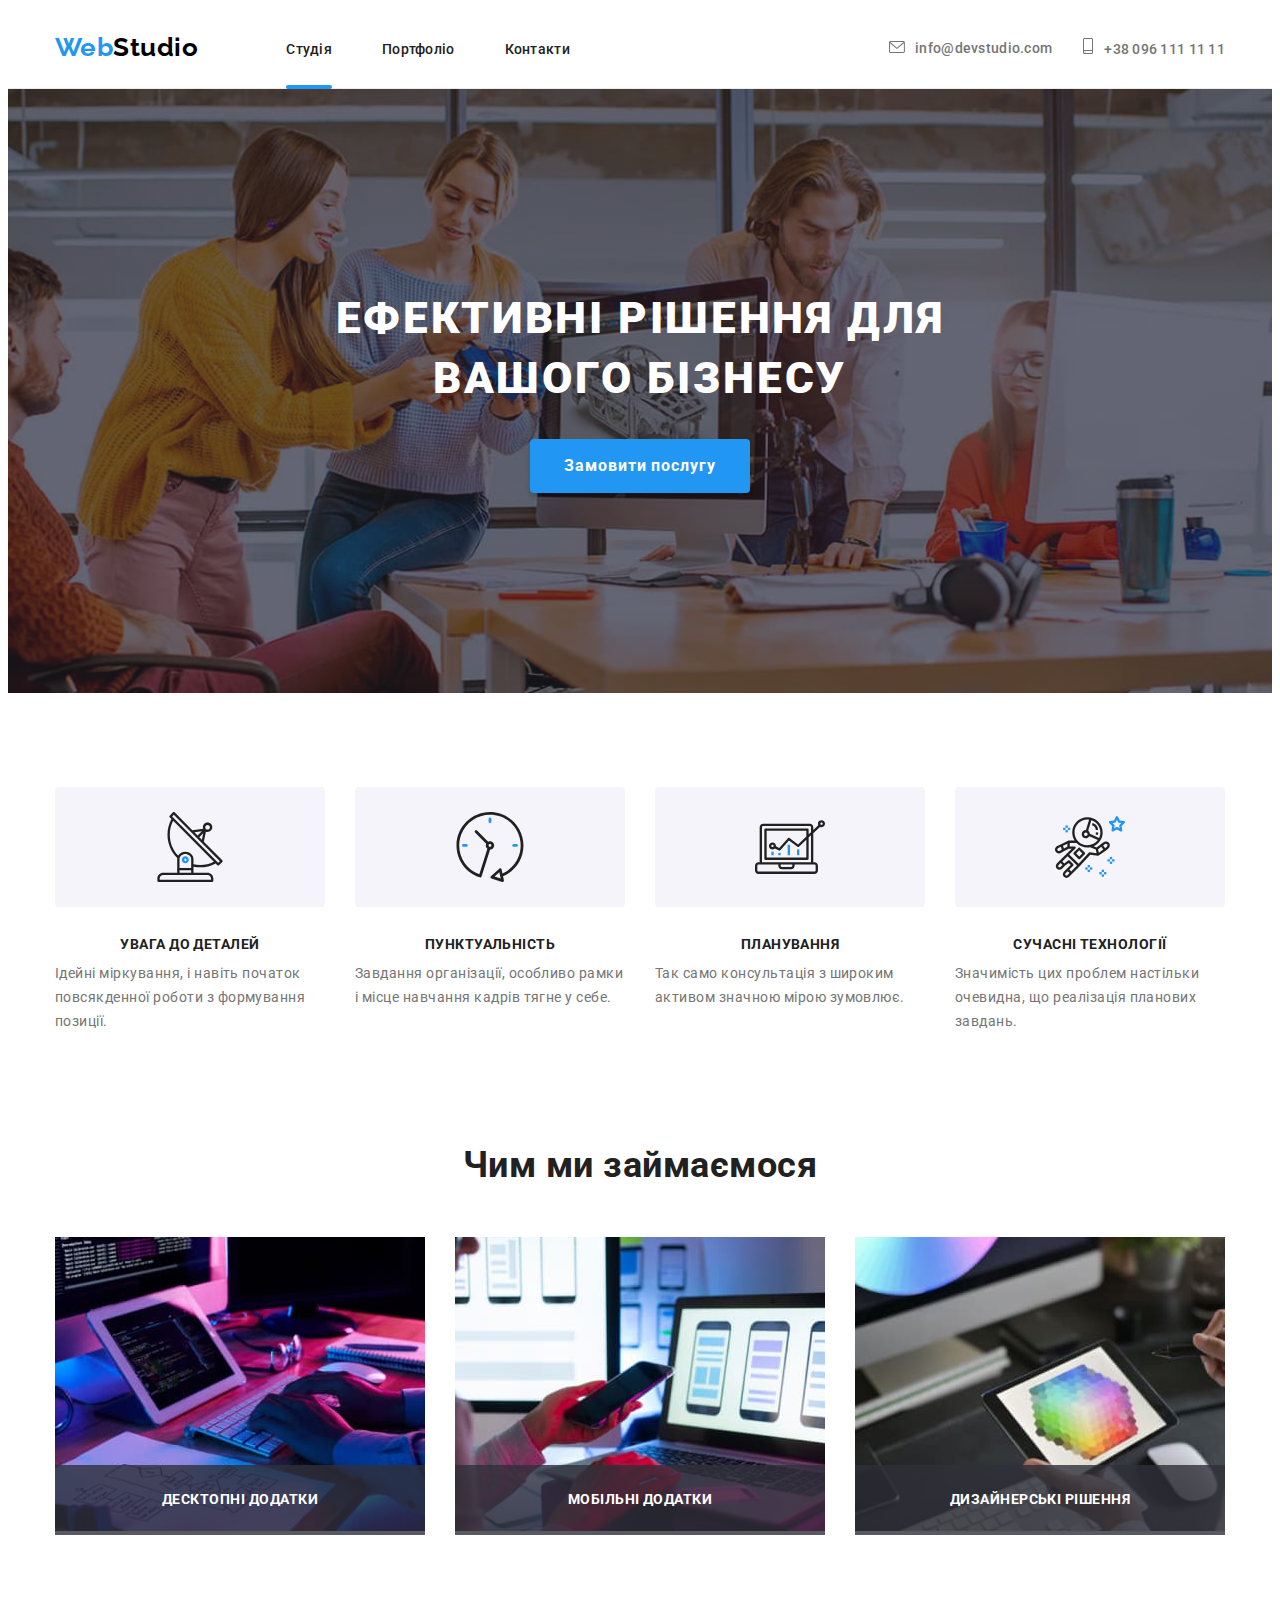
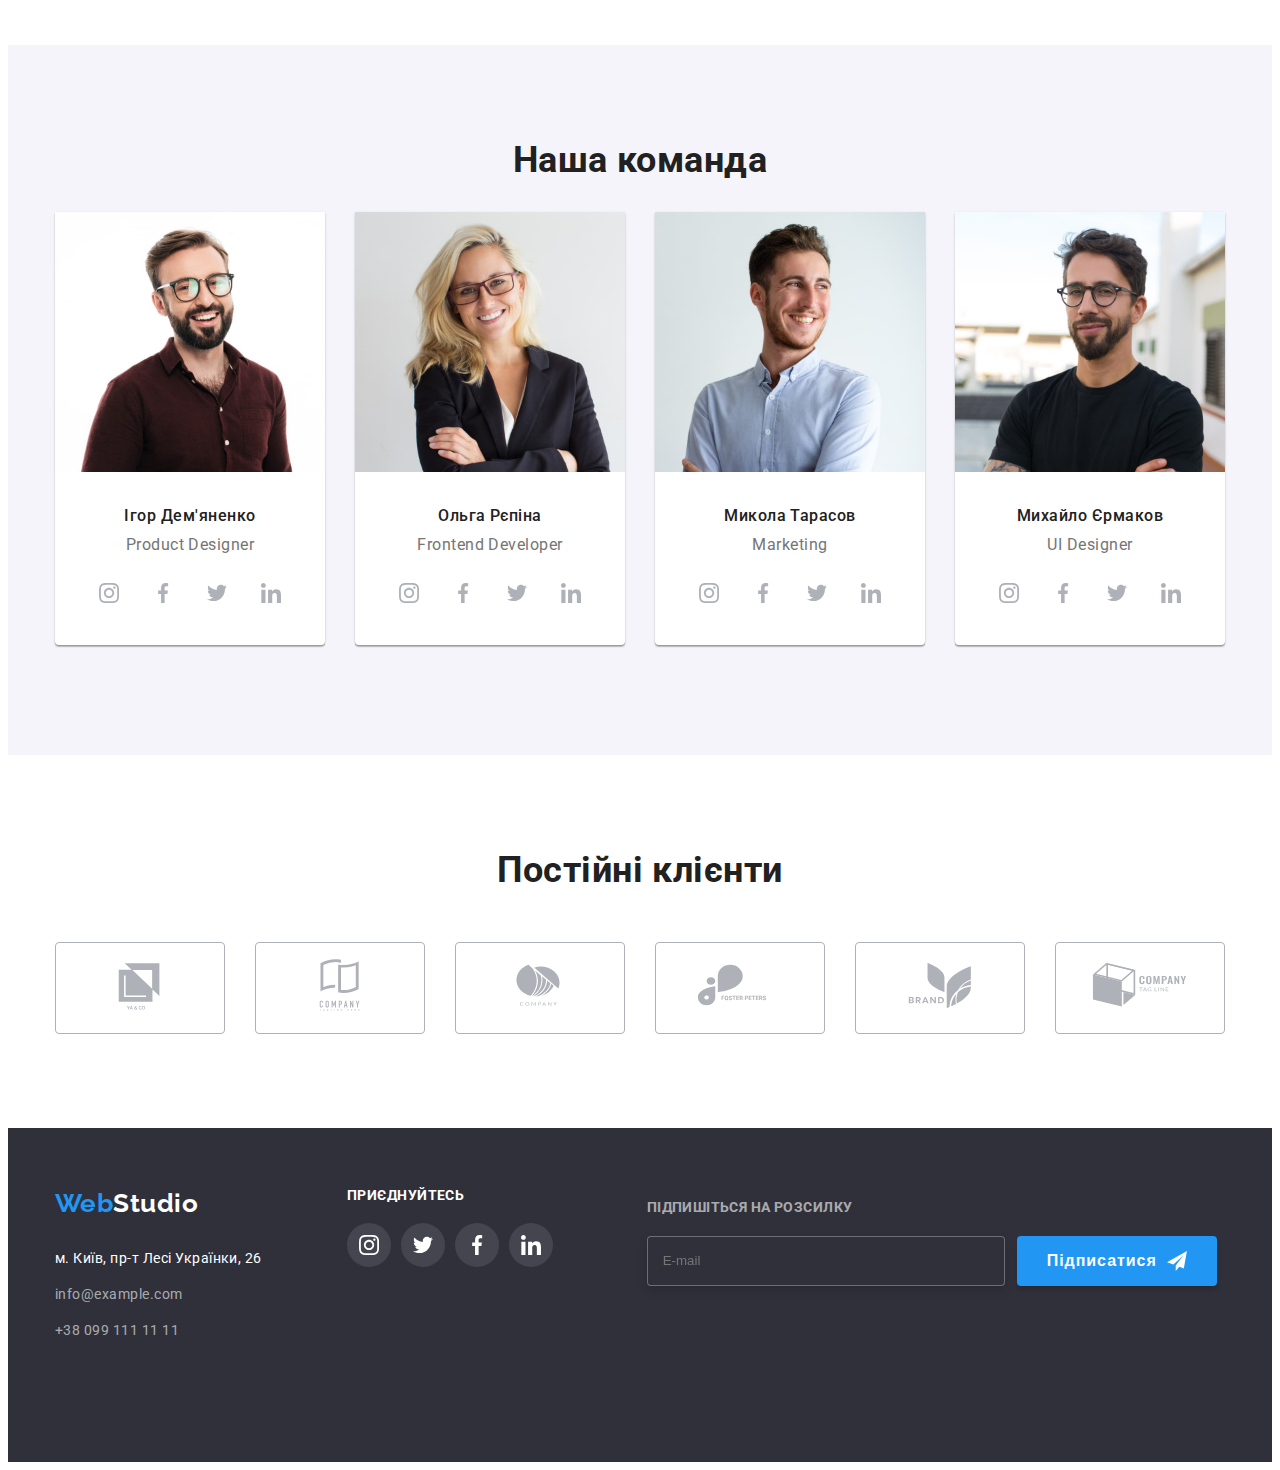
==== commit bd1b724b: "menu-mobile section" ====
--- a/index.html
+++ b/index.html
@@ -27,11 +27,71 @@
     <link rel="stylesheet" href="./css/main.min.css">
   </head>
   <body>
+
+    <!--Верхня лінія-mobile-->
+<div class="menu-mobile is-hidden" data-menu>
+  <div class="container">
+  <button type="button" class="menu-close-mob" data-menu-close>
+    <svg class="menu-close-img" width="40" height="40">
+      <use href="./images/icons.svg#icon-close_40px"></use>
+    </svg>
+  </button>
+  <nav class="navigation-mob">
+    <ul class="navigation-mob__list list">
+      <li class="nav-mob__item">
+        <a href="./index.html" class="nav-mob__link">Студія</a>
+      </li>
+      <li class="nav-mob__item">
+        <a href="./portfolio.html" class="nav-mob__link">Портфоліо</a>
+      </li>
+      <li class="nav-mob__item">
+        <a href="./contacts.html" class="nav-mob__link">Контакти</a>
+      </li>
+    </ul>
+  </nav>
+
+  <div class="nav-mob__contacts">
+    <div class="nav-mob__cont">
+      <a href="mailto:info@devstudio.com" class="nav-mob-tel">
+          <use href="./images/icons.svg#icon-message"></use></svg
+        >info@devstudio.com</a
+      >
+    </div>
+    <div class="nav-mob__cont">
+      <a href="tel:+380961111111" class="nav-mob-email">
+          <use href="./images/icons.svg#icon-smartphone"></use></svg
+        >+38 096 111 11 11</a
+      >
+    </div>
+  </div>
+  <div class="socials-mob">
+    <ul class="socials-mob__list list">
+      <li class="socials-mob__item">
+        <a href="" class="soc-mob__link">Instagram</a>
+      </li>
+      <li class="socials-mob__item">
+        <a href="" class="soc-mob__link">Twitter</a>
+      </li>
+      <li class="socials-mob__item">
+        <a href="" class="soc-mob__link">Facebook</a>
+      </li>
+      <li class="socials-mob__item">
+        <a href="" class="soc-mob__link">LinkedIn</a>
+      </li>
+    </ul>
+  </div>
+</div>
+</div>
     <!--Верхня лінія-->
 
-    <!-- <header class="header">
+    <header class="header">
       <div class="container header-item">
         <a class="logo header__logo header__logo--color-dark" href=""><span class="accent">Web</span>Studio</a>
+        <button type="button" class="header__menu-mob" data-menu-open>
+          <svg class="menu-mob" width="40" height="40">
+            <use href="./images/icons.svg#icon-menu-mob"></use>
+          </svg>
+        </button>
 
         <nav class="navigation">
           <ul class="navigation__list list">
@@ -39,10 +99,10 @@
               <a href="./index.html" class="navigation__link current">Студія</a>
               <div class=""></div>
             </li>
-            <li class="item">
+            <li class="navigation__item">
               <a href="./portfolio.html" class="navigation__link">Портфоліо</a>
             </li>
-            <li class="item">
+            <li class="navigation__item">
               <a href="./contacts.html" class="navigation__link">Контакти</a>
             </li>
           </ul>
@@ -53,22 +113,23 @@
             <a href="mailto:info@devstudio.com" class="navigation__connect">
               <svg class="navigation__icon contacts-icon" width="16" height="12">
                 <use href="./images/icons.svg#icon-message"></use></svg
-              >info@devstudio.com</a
-            >
+              >info@devstudio.com</a>
           </div>
           <div class="navigation__cont">
             <a href="tel:+380961111111" class="navigation__connect">
-              <svg class="navigation__icon" width="16" height="12">
+              <svg class="navigation__icon contacts-icon" width="12" height="16">
                 <use href="./images/icons.svg#icon-smartphone"></use></svg
-              >+38 096 111 11 11</a
-            >
+              >+38 096 111 11 11</a>
           </div>
         </div>
       </div>
-    </header> -->
+    </header>
     <main>
       <!--Шапка-->
 
+      
+
+      <!--Герой-->
       <section class="hero">
         <div class="container hero__wrap hero-wrap">
           <h1 class="hero__item hero-item">Ефективні рішення для вашого бізнесу</h1>
@@ -688,5 +749,6 @@
       AOS.init();
     </script>
     <script src="./js/modal.js"></script>
+    <script src="./js/menu.js"></script>
   </body>
 </html>
--- a/css/main.min.css
+++ b/css/main.min.css
@@ -1 +1 @@
-:root{--primary-text-color: #212121;--title-text-color: #757575;--accent-color: #2196f3;--white-color: #ffffff;--title-bcg-color: #2f303a;--secondary-bcg-color: #f5f4fa;--bg-gradient: linear-gradient(rgba(47, 48, 58, 0.4), rgba(47, 48, 58, 0.4)) }html{box-sizing:border-box}*,*::before,*::after{box-sizing:inherit}h1,h2,h3,h4,h5,p,li{margin:0;padding:0}body{font-family:"Roboto",sans-serif;color:var(--primary-text-color);letter-spacing:.03em}h2{display:none}.is-active{display:block}.list{list-style:none;padding-left:0;padding-right:0}.img{min-width:100%;height:auto}.container{width:100%;padding-left:15px;padding-right:15px;margin-left:auto;margin-right:auto}@media screen and (min-width: 480px){.container{width:480px}}@media screen and (min-width: 768px){.container{width:768px}}@media screen and (min-width: 1200px){.container{width:1200px}}.visually-hidden{position:absolute;white-space:no-wrap;width:1px;height:1px;overflow:hidden;border:0;padding:0;clip:rect(0 0 0 0);-webkit-clip-path:inset(50%);clip-path:inset(50%);margin:-1px}.header__logo--color-light{color:#fff}.header__logo--color-dark{color:#000}.socials{-moz-column-gap:10px;column-gap:10px;justify-content:center;display:flex;margin:0}.socials-link{width:44px;height:44px;border-radius:50%;display:flex;align-items:center;justify-content:center}.socials-link:hover,.socials-link:focus{background-color:var(--accent-color)}.socials-link{transition:background-color 250ms cubic-bezier(0.4, 0, 0.2, 1)}.socials-link-dark{background:rgba(255,255,255,.1);transition:background 250ms cubic-bezier(0.4, 0, 0.2, 1)}.socials-link:hover .socials-icon .socials-link:focus .socials-icon{fill:var(--white-color)}.soc-link-icon--fill-dark{fill:#afb1b8;transition:fill 250ms cubic-bezier(0.4, 0, 0.2, 1)}.soc-link-icon--fill-light{fill:var(--white-color);transition:fill 250ms cubic-bezier(0.4, 0, 0.2, 1)}.header{display:flex;border-bottom:1px solid #ececec}.header-item{display:flex;align-items:center;height:80px}.header__logo{margin-right:93px}.logo{font-family:Raleway,sans-serif;font-weight:700;font-size:26px;line-height:1.2;text-decoration:none}.accent{color:var(--accent-color)}.navigation__list{display:flex}.navigation__list li{margin-right:50px}.navigation__list .item:last-child{margin-right:0}.navigation__contacts{display:flex;margin-left:auto;justify-content:flex-end}.navigation__cont{transition:color 250ms cubic-bezier(0.4, 0, 0.2, 1)}.navigation__cont:not(:last-child){margin-right:30px}.navigation__connect{color:var(--title-text-color);max-width:135px;height:16px;font-weight:500;font-size:14px;line-height:1.1;letter-spacing:.02em;text-decoration:none;transition:color 250ms cubic-bezier(0.4, 0, 0.2, 1),fill 250ms cubic-bezier(0.4, 0, 0.2, 1)}.navigation__connect:hover,.navigation__connect:focus{color:var(--accent-color);fill:var(--accent-color)}.navigation__cont:hover .navigation__connect,.navigation__cont:focus .navigation__connect{color:var(--accent-color);fill:var(--accent-color)}.contacts-icon{margin-right:10px}.navigation__icon{fill:#757575;transition:color 250ms cubic-bezier(0.4, 0, 0.2, 1),fill 250ms cubic-bezier(0.4, 0, 0.2, 1)}.navigation__connect:hover .navigation__icon,.navigation__connect:focus .navigation__icon{color:var(--accent-color);fill:var(--accent-color)}.navigation__link{position:relative;padding-top:32px;padding-bottom:32px;color:var(--primary-text-color);font-weight:500;font-size:14px;line-height:1.1;letter-spacing:.02em;text-decoration:none;transition:color 250ms cubic-bezier(0.4, 0, 0.2, 1),fill 250ms cubic-bezier(0.4, 0, 0.2, 1)}.navigation__link:hover,.navigation__link:focus{color:var(--accent-color);fill:var(--accent-color)}.current::after{content:"";display:block;background-color:var(--accent-color);width:100%;height:4px;border-radius:2px;bottom:0;position:absolute;transition:background-color 250ms cubic-bezier(0.4, 0, 0.2, 1)}.hero{padding-top:118px;padding-bottom:118px;background-color:var(--title-bcg-color);background-image:var(--bg-gradient),url(../images/hero-bg-mobile.jpg);align-items:center;margin-left:auto;margin-right:auto;background-repeat:no-repeat;background-position:center;background-size:cover}@media(min-device-pixel-ratio: 2),(-webkit-min-device-pixel-ratio: 2),(min-resolution: 192dpi),(min-resolution: 2dppx){.hero{background-image:var(--bg-gradient),url(../images/hero-bg-mobile-2x.jpg)}}@media screen and (min-width: 768px){.hero{background-image:var(--bg-gradient),url(../images/hero-bg-tablet.jpg)}}@media screen and (min-width: 768px)and (min-device-pixel-ratio: 2),screen and (min-width: 768px)and (-webkit-min-device-pixel-ratio: 2),screen and (min-width: 768px)and (min-resolution: 192dpi),screen and (min-width: 768px)and (min-resolution: 2dppx){.hero{background-image:var(--bg-gradient),url(../images/hero-bg-tablet-2x.jpg)}}@media screen and (min-width: 1200px){.hero{padding-top:200px;padding-bottom:200px;max-width:1600px;background-image:var(--bg-gradient),url(../images/hero-bg-desctop.jpg)}}@media screen and (min-width: 1200px)and (min-device-pixel-ratio: 2),screen and (min-width: 1200px)and (-webkit-min-device-pixel-ratio: 2),screen and (min-width: 1200px)and (min-resolution: 192dpi),screen and (min-width: 1200px)and (min-resolution: 2dppx){.hero{background-image:var(--bg-gradient),url(../images/hero-bg-desctop-2x.jpg)}}.hero-item{margin-top:0;margin-bottom:30px;margin-left:auto;margin-right:auto}.hero__item{color:var(--white-color);font-weight:900;font-size:26px;line-height:1.6;letter-spacing:.06em;text-transform:uppercase}@media screen and (min-width: 768px){.hero__item{max-width:360px}}@media screen and (min-width: 1200px){.hero__item{font-size:44px;line-height:1.36;min-width:696px}}.hero__btn{padding:10px 32px;border-radius:4px;min-width:216px;text-align:center;box-shadow:0px 4px 4px rgba(0,0,0,.15);border-color:rgba(0,0,0,0)}.hero-wrap{text-align:center}.features{padding-top:60px;padding-bottom:60px}@media screen and (min-width: 1200px){.features{padding-top:94px;padding-bottom:94px}}.features__list{display:flex;flex-wrap:wrap;gap:30px;margin-top:0}@media screen and (min-width: 768px){.features__item{width:calc((100% - 30px)/2)}}@media screen and (min-width: 1200px){.features__item{width:calc((100% - 90px)/4)}}.features-name{margin-bottom:10px}.features__name{text-align:center;font-size:14px;line-height:1.1}.features__text{color:var(--title-text-color);font-weight:400;font-size:14px;line-height:1.7}.features-img{margin-bottom:30px}.features__img{display:flex;width:270px;height:120px;border-radius:4px;background-color:#f5f4fa;justify-content:center;align-items:center}.activity{padding-bottom:94px;margin-left:auto;margin-right:auto}@media screen and (max-width: 1199px){.activity{display:none}}.activity-list{display:flex;-moz-column-gap:30px;column-gap:30px}.activity-item{position:relative}.activity-title{font-size:36px;line-height:1.2;text-align:center;margin-bottom:50px;margin-top:0}.activity-list-above{position:absolute;bottom:0;left:0;font-style:normal;font-weight:700;font-size:14px;line-height:1.1;text-transform:uppercase;text-align:center;height:70px;width:100%;color:#fff;background:rgba(47,48,58,.8);padding-top:27px;padding-bottom:27px}.team{background-color:var(--secondary-bcg-color);padding-top:60px;padding-bottom:60px}@media screen and (min-width: 1200px){.team{padding-top:94px;padding-bottom:94px}}.team-title{font-size:36px;line-height:1.2;text-align:center;margin-top:0;margin-bottom:30px;display:block}.card{display:flex;flex-wrap:wrap;gap:30px;justify-content:center}.card-picture{text-align:center;background-color:#fff;box-shadow:0px 1px 3px rgba(0,0,0,.12),0px 1px 1px rgba(0,0,0,.14),0px 2px 1px rgba(0,0,0,.2);border-radius:0px 0px 4px 4px}@media screen and (min-width: 768px){.card-picture{width:calc((100% - 30px)/2)}}@media screen and (min-width: 1200px){.card-picture{width:calc((100% - 90px)/4)}}.card-name{font-weight:500;font-size:16px;line-height:1.2;margin-bottom:10px}.card-text{color:var(--title-text-color);font-size:16px;line-height:1.2;margin-bottom:16px}.card-wrap{padding-top:30px;padding-bottom:30px}.clients{margin-top:60px;margin-bottom:60px}@media screen and (min-width: 1200px){.clients{margin-top:94px;margin-bottom:94px}}.clients-title{text-align:center;font-size:36px;line-height:1.2;margin-top:0;margin-bottom:30px;display:block}@media screen and (min-width: 1200px){.clients-title{margin-bottom:50px}}.clients-list{display:flex;flex-wrap:wrap;justify-content:center;gap:30px}.clients-member{width:210px;height:92px;border-radius:4px;border:1px solid #afb1b8;display:flex;justify-content:center;align-items:center}@media screen and (min-width: 768px){.clients-member{width:226px}}@media screen and (min-width: 1200px){.clients-member{width:170px}}.clients-member-link{transition:fill 250ms cubic-bezier(0.4, 0, 0.2, 1),border-color 250ms cubic-bezier(0.4, 0, 0.2, 1)}.clients-member-link:hover{border-color:var(--accent-color)}.member-logo{fill:#afb1b8;transition:fill 250ms cubic-bezier(0.4, 0, 0.2, 1)}.clients-link:hover .member-logo,.clients-link:focus .member-logo{fill:var(--accent-color)}.menu-btn{font-family:inherit;color:var(--primary-text-color);background:var(--secondary-bcg-color);font-size:16px;font-weight:500;line-height:1.6;text-align:center;border-radius:4px;border-color:rgba(0,0,0,0);padding:6px 22px;transition:color 250ms cubic-bezier(0.4, 0, 0.2, 1),background-color 250ms cubic-bezier(0.4, 0, 0.2, 1),cursor 250ms cubic-bezier(0.4, 0, 0.2, 1),box-shadow 250ms cubic-bezier(0.4, 0, 0.2, 1)}.menu-btn:hover,.menu-btn:focus{color:var(--white-color);background-color:var(--accent-color);cursor:pointer;box-shadow:0px 3px 1px rgba(0,0,0,.1),0px 1px 2px rgba(0,0,0,.08),0px 2px 2px rgba(0,0,0,.12)}.hero-btn{font-family:"Roboto";color:var(--white-color);background-color:var(--accent-color);cursor:pointer;align-items:center;text-align:center;font-weight:700;font-size:16px;line-height:1.9;letter-spacing:.06em}.menu{padding-top:60px;padding-bottom:60px}@media screen and (min-width: 1200px){.menu{padding-top:94px;padding-bottom:94px}}.menu-list{display:flex;flex-wrap:wrap;justify-content:left;margin-bottom:40px}@media screen and (min-width: 768px){.menu-list{justify-content:center;margin-bottom:30px}}@media screen and (min-width: 1200px){.menu-list{margin-bottom:50px}}.menu-item{margin-right:8px}.menu-item:last-child{margin-bottom:0;margin-right:0}@media screen and (max-width: 767px){.menu-item{margin-bottom:15px}}@media screen and (min-width: 768px){.portfolio.list{display:flex;flex-wrap:wrap}}.portfolio-item{width:100%;margin-bottom:30px;border:1px solid #eee;transition:box-shadow 250ms cubic-bezier(0.4, 0, 0.2, 1)}@media screen and (min-width: 768px)and (max-width: 1199px){.portfolio-item{width:354px;margin-right:30px}.portfolio-item:nth-child(2n){margin-right:0}.portfolio-item:last-child{margin-bottom:0}}@media screen and (min-width: 1200px){.portfolio-item{width:370px;margin-right:30px}.portfolio-item:nth-child(3n){margin-right:0}.portfolio-item:nth-last-child(-n+3){margin-bottom:0}}.portfolio-item:hover,.portfolio-item:focus{box-shadow:0px 1px 1px rgba(0,0,0,.12),0px 4px 4px rgba(0,0,0,.06),1px 4px 6px rgba(0,0,0,.16)}.portfolio-above-text{transition:250ms cubic-bezier(0.4, 0, 0.2, 1)}.portfolio-item:hover .portfolio-above-text{transform:translateY(0)}.bg{padding:20px 24px}.portfolio-name{color:var(--primary-text-color);font-size:18px;line-height:2;letter-spacing:.06em;margin-top:0;margin-bottom:4px}.portfolio-text{color:var(--title-text-color);font-weight:400;font-size:16px;line-height:1.9;margin-top:0;margin-bottom:0}.portfolio-link{text-decoration:none}.above-text-wrap{position:relative;overflow:hidden}.portfolio-above-text{position:absolute;top:0;left:0;font-weight:400;font-size:18px;line-height:1.6;color:#fff;background:rgba(33,150,243,.9);height:100%;padding:63px 0px 63px 48px;transform:translateY(100%);transition:transform 250ms cubic-bezier(0.4, 0, 0.2, 1)}.footer{padding-top:60px;padding-bottom:60px;background-color:var(--title-bcg-color)}@media screen and (max-width: 1199px){.footer-logo{display:flex;flex-direction:column;align-items:center}}@media screen and (min-width: 768px){.footer-logo{margin-right:165px}}@media screen and (min-width: 1200px){.footer-logo{margin-right:70px}}.footer-mail,.footer-tel{color:rgba(255,255,255,.6);font-size:14px;line-height:1.7;text-decoration:none}.adress{color:var(--white-color);font-style:normal;font-size:14px;line-height:1.7;margin-top:28px}.contacts{margin-top:0;margin-bottom:60px}@media screen and (min-width: 1200px){.contacts{margin-right:94px}}.contacts-list{margin-top:12px}.backdrop{position:fixed;top:0;width:100%;height:100%;transition:opacity 250ms cubic-bezier(0.4, 0, 0.2, 1),visibility 250ms cubic-bezier(0.4, 0, 0.2, 1);background:rgba(0,0,0,.2)}.modal{position:absolute;width:528px;min-height:581px;padding-top:40px;padding-left:41px;padding-right:39px;background:#fff;box-shadow:0px 1px 3px rgba(0,0,0,.12),0px 1px 1px rgba(0,0,0,.14),0px 2px 1px rgba(0,0,0,.2);border-radius:4px;top:50%;left:50%;transform:translate(-50%, -50%)}.modal-close{position:absolute;top:8px;right:8px;width:30px;height:30px;border-radius:50%;margin-top:8px;margin-right:8px;display:flex;justify-content:center;align-items:center;background:#fff;border:1px solid rgba(0,0,0,.1);transition:fill 250ms cubic-bezier(0.4, 0, 0.2, 1)}.modal-close-img{display:flex;cursor:pointer}.modal-close:focus,.modal-close:hover{fill:var(--accent-color)}.modal-title{margin-bottom:12px;font-weight:700;font-size:20px;line-height:1.15;text-align:center}.input-field{margin-bottom:10px}.input-wrap{position:relative;margin-bottom:10px}.form-input{width:100%;height:40px;padding-left:42px;border:1px solid rgba(33,33,33,.2);border-radius:4px;transition:outline-color 250ms cubic-bezier(0.4, 0, 0.2, 1)}.form-input:focus{outline-color:var(--accent-color)}.input-icon{position:absolute;left:12px;top:50%;transform:translateY(-50%)}.form-input:focus+.input-icon{fill:var(--accent-color)}.input-title{display:block;font-weight:400;font-size:12px;line-height:1.16;letter-spacing:.01em;color:#757575;margin-bottom:4px}.modal-text{display:block;width:448px;height:120px;padding:12px 16px;font-size:12px;margin-bottom:20px;border:1px solid rgba(33,33,33,.2);border-radius:4px;resize:none}.modal-text:focus{outline-color:var(--accent-color)}.checkbox{margin-bottom:30px}.checkbox-text{font-weight:400;font-size:14px;line-height:1.17;letter-spacing:.03em;display:flex;justify-content:center;color:#757575}.checkbox-text span{width:16px;height:15px;border:2px solid #000;border-radius:2px;margin-right:7px;display:flex;align-items:center;justify-content:center;transition:background-color 250ms cubic-bezier(0.4, 0, 0.2, 1),border-color 250ms cubic-bezier(0.4, 0, 0.2, 1)}.checkbox-text-link{text-decoration:underline;color:var(--accent-color);margin-left:4px}.checkbox-icon{fill:rgba(0,0,0,0);transition:fill 250ms cubic-bezier(0.4, 0, 0.2, 1)}.input-check{transition:fill 250ms cubic-bezier(0.4, 0, 0.2, 1)}.input-check:checked+.checkbox-text span{background-color:var(--accent-color);border-color:var(--accent-color)}.input-check:checked+.checkbox-text .checkbox-icon{fill:#fff}.input-check:focus+.checkbox-text span{border-color:var(--accent-color)}.button-send{display:flex;justify-content:center}.send{width:200px;height:50px;font-weight:700;font-size:16px;line-height:1,87;color:#fff;letter-spacing:.06em;border-radius:4px;cursor:pointer;background-color:#188ce8;border-color:rgba(0,0,0,0)}.send:focus{box-shadow:0px 4px 4px rgba(0,0,0,.15)}.is-hidden{opacity:0;visibility:hidden;pointer-events:none}@media screen and (min-width: 480px)and (max-width: 768px){.footer .container{display:flex;flex-direction:column;align-items:center}}@media screen and (min-width: 1200px){.footer .container{display:flex;align-items:baseline}}@media screen and (min-width: 768px){.footer .container .logo-contacts{display:flex;justify-content:center}}.footer-contacts{margin-bottom:60px}@media screen and (max-width: 1199px){.footer-contacts{display:flex;flex-direction:column;align-items:center}}@media screen and (min-width: 1200px){.footer-contacts{margin-bottom:0;margin-right:94px}}.social-title{font-family:"Roboto",sans-serif;font-size:14px;line-height:1.1;color:var(--white-color);display:flex;margin-bottom:20px;text-transform:uppercase}@media screen and (max-width: 1199px){.footer-online{display:flex;flex-direction:column;align-items:center}}@media screen and (min-width: 1200px){.footer-online{display:flex;flex-direction:column}}.online-title{font-weight:700;font-size:14px;line-height:1.14;letter-spacing:.03em;text-transform:uppercase;color:rgba(255,255,255,.6);margin-bottom:20px}@media screen and (max-width: 1199px){.online-form{display:flex;flex-direction:column;align-items:center}}@media screen and (min-width: 1200px){.online-form{display:flex}}.online-input{height:50px;padding-left:15px;border:1px solid rgba(255,255,255,.3);filter:drop-shadow(0px 4px 4px rgba(0, 0, 0, 0.15));border-radius:4px;margin-right:12px;background-color:#2f303a;color:#fff}@media screen and (max-width: 1199px){.online-input{width:100%;width:450px;margin-bottom:20px;margin-right:0}}@media screen and (min-width: 1200px){.online-input{width:358px}}.online-btn{display:flex;align-items:center;justify-content:center;width:200px;height:50px;padding:10px 28px;font-weight:700;font-size:16px;line-height:1.87;letter-spacing:.06em;background:#2196f3;border-radius:4px;cursor:pointer;text-decoration:none;color:var(--white-color);border-color:rgba(0,0,0,0);box-shadow:0px 4px 4px rgba(0,0,0,.15)}.online-link-img{margin-left:10px;fill:var(--white-color)}/*# sourceMappingURL=main.min.css.map */+:root{--primary-text-color: #212121;--title-text-color: #757575;--accent-color: #2196f3;--white-color: #ffffff;--title-bcg-color: #2f303a;--secondary-bcg-color: #f5f4fa;--bg-gradient: linear-gradient(rgba(47, 48, 58, 0.4), rgba(47, 48, 58, 0.4)) }html{box-sizing:border-box}*,*::before,*::after{box-sizing:inherit}h1,h2,h3,h4,h5,p,li{margin:0;padding:0}body{font-family:"Roboto",sans-serif;color:var(--primary-text-color);letter-spacing:.03em}h2{display:none}.is-active{display:block}.list{list-style:none;padding-left:0;padding-right:0}.img{min-width:100%;height:auto}.container{width:100%;padding-left:15px;padding-right:15px;margin-left:auto;margin-right:auto}@media screen and (min-width: 480px){.container{width:480px}}@media screen and (min-width: 768px){.container{width:768px}}@media screen and (min-width: 1200px){.container{width:1200px}}.visually-hidden{position:absolute;white-space:no-wrap;width:1px;height:1px;overflow:hidden;border:0;padding:0;clip:rect(0 0 0 0);-webkit-clip-path:inset(50%);clip-path:inset(50%);margin:-1px}.header__logo--color-light{color:#fff}.header__logo--color-dark{color:#000}.socials{-moz-column-gap:10px;column-gap:10px;justify-content:center;display:flex;margin:0}.socials-link{width:44px;height:44px;border-radius:50%;display:flex;align-items:center;justify-content:center}.socials-link:hover,.socials-link:focus{background-color:var(--accent-color)}.socials-link{transition:background-color 250ms cubic-bezier(0.4, 0, 0.2, 1)}.socials-link-dark{background:rgba(255,255,255,.1);transition:background 250ms cubic-bezier(0.4, 0, 0.2, 1)}.socials-link:hover .socials-icon .socials-link:focus .socials-icon{fill:var(--white-color)}.soc-link-icon--fill-dark{fill:#afb1b8;transition:fill 250ms cubic-bezier(0.4, 0, 0.2, 1)}.soc-link-icon--fill-light{fill:var(--white-color);transition:fill 250ms cubic-bezier(0.4, 0, 0.2, 1)}.header{display:flex;border-bottom:1px solid #ececec;align-items:center}.header-item{display:flex;align-items:center;height:80px}.header__logo{margin-right:93px}@media screen and (min-width: 768px){.header__logo{margin-right:88px}}.header__menu-mob{display:flex;margin-left:auto;background-color:var(--white-color);border:rgba(0,0,0,0)}@media screen and (min-width: 768px){.header__menu-mob{display:none}}.menu-mob{transition:color 250ms cubic-bezier(0.4, 0, 0.2, 1),fill 250ms cubic-bezier(0.4, 0, 0.2, 1)}.menu-mob:hover,.menu-mob:focus{fill:var(--accent-color)}.logo{font-family:Raleway,sans-serif;font-weight:700;font-size:26px;line-height:1.2;text-decoration:none}.accent{color:var(--accent-color)}@media screen and (max-width: 767px){.navigation{display:none}}.navigation__list{display:flex}.navigation__list li{margin-right:50px}.navigation__list .item:last-child{margin-right:0}.navigation__contacts{margin-left:auto}@media screen and (max-width: 767px){.navigation__contacts{display:none}}@media screen and (min-width: 768px){.navigation__contacts{display:block}}@media screen and (min-width: 1200px){.navigation__contacts{display:flex}}.navigation__cont{transition:color 250ms cubic-bezier(0.4, 0, 0.2, 1)}@media screen and (min-width: 768px)and (max-width: 1199px){.navigation__cont:not(:last-child){margin-bottom:10px}}@media screen and (min-width: 1200px){.navigation__cont:not(:last-child){margin-right:30px}}.navigation__connect{color:var(--title-text-color);max-width:135px;height:16px;font-weight:500;font-size:12px;line-height:1.2;letter-spacing:.02em;text-decoration:none;transition:color 250ms cubic-bezier(0.4, 0, 0.2, 1),fill 250ms cubic-bezier(0.4, 0, 0.2, 1)}@media screen and (min-width: 1200px){.navigation__connect{font-size:14px;line-height:1.1}}.navigation__connect:hover,.navigation__connect:focus{color:var(--accent-color);fill:var(--accent-color)}.navigation__cont:hover .navigation__connect,.navigation__cont:focus .navigation__connect{color:var(--accent-color);fill:var(--accent-color)}@media screen and (min-width: 768px){.contacts-icon{margin-right:8px}}@media screen and (min-width: 1200px){.contacts-icon{margin-right:10px}}.navigation__icon{fill:#757575;transition:color 250ms cubic-bezier(0.4, 0, 0.2, 1),fill 250ms cubic-bezier(0.4, 0, 0.2, 1)}.navigation__connect:hover .navigation__icon,.navigation__connect:focus .navigation__icon{color:var(--accent-color);fill:var(--accent-color)}.navigation__link{position:relative;padding-top:32px;padding-bottom:32px;color:var(--primary-text-color);font-weight:500;font-size:14px;line-height:1.1;letter-spacing:.02em;text-decoration:none;transition:color 250ms cubic-bezier(0.4, 0, 0.2, 1),fill 250ms cubic-bezier(0.4, 0, 0.2, 1)}.navigation__link:hover,.navigation__link:focus{color:var(--accent-color);fill:var(--accent-color)}.current::after{content:"";display:block;background-color:var(--accent-color);width:100%;height:4px;border-radius:2px;bottom:0;position:absolute;transition:background-color 250ms cubic-bezier(0.4, 0, 0.2, 1)}.menu-mobile{position:fixed;z-index:1;background-color:var(--white-color);width:100vw;height:100vh}.navigation-mob__list{margin:0}.nav-mob__item{font-weight:500;font-size:40px;line-height:47px;letter-spacing:.02em;margin-left:40px}.nav-mob__item:not(:last-child){margin-bottom:32px}.nav-mob__item:hover,.nav-mob__item:focus{fill:var(--accent-color)}.nav-mob__link{text-decoration:none;color:#212121}.nav-mob__contacts{margin-top:306px;margin-left:40px;margin-bottom:64px}.nav-mob__cont:not(:last-child){margin-bottom:32px}.nav-mob-tel{font-weight:500;font-size:34px;line-height:1.18;letter-spacing:.02em;color:#2196f3;margin-bottom:32px;text-decoration:none}.nav-mob-email{font-weight:500;font-size:24px;line-height:1.17;letter-spacing:.02em;color:#757575;text-decoration:none}.socials-mob{display:flex;margin-bottom:48px;margin-left:40px}.socials-mob__list{display:flex}.socials-mob__item:not(:last-child){margin-right:20px}.socials-mob__item:not(:last-child):after{content:"";position:absolute;height:22px;width:0;border:1px solid rgba(33,33,33,.2);margin-left:10px}.soc-mob__link{text-decoration:none;font-weight:500;font-size:18px;line-height:1.2;letter-spacing:.02em;color:#2196f3}.menu-close-mob{display:flex;margin-left:auto;background-color:var(--white-color);border:rgba(0,0,0,0);background:#fff;margin-top:10px}.menu-close-img{transition:color 250ms cubic-bezier(0.4, 0, 0.2, 1),fill 250ms cubic-bezier(0.4, 0, 0.2, 1)}.menu-close-img:hover,.menu-close-img:focus{fill:var(--accent-color)}.menu{padding-top:60px;padding-bottom:60px}@media screen and (min-width: 1200px){.menu{padding-top:94px;padding-bottom:94px}}.menu-list{display:flex;flex-wrap:wrap;justify-content:left;margin-bottom:40px}@media screen and (min-width: 768px){.menu-list{justify-content:center;margin-bottom:30px}}@media screen and (min-width: 1200px){.menu-list{margin-bottom:50px}}.menu-item{margin-right:8px}.menu-item:last-child{margin-bottom:0;margin-right:0}@media screen and (max-width: 767px){.menu-item{margin-bottom:15px}}@media screen and (min-width: 768px){.portfolio.list{display:flex;flex-wrap:wrap}}.portfolio-item{width:100%;margin-bottom:30px;border:1px solid #eee;transition:box-shadow 250ms cubic-bezier(0.4, 0, 0.2, 1)}@media screen and (min-width: 768px)and (max-width: 1199px){.portfolio-item{width:354px;margin-right:30px}.portfolio-item:nth-child(2n){margin-right:0}.portfolio-item:last-child{margin-bottom:0}}@media screen and (min-width: 1200px){.portfolio-item{width:370px;margin-right:30px}.portfolio-item:nth-child(3n){margin-right:0}.portfolio-item:nth-last-child(-n+3){margin-bottom:0}}.portfolio-item:hover,.portfolio-item:focus{box-shadow:0px 1px 1px rgba(0,0,0,.12),0px 4px 4px rgba(0,0,0,.06),1px 4px 6px rgba(0,0,0,.16)}.portfolio-above-text{transition:250ms cubic-bezier(0.4, 0, 0.2, 1)}.portfolio-item:hover .portfolio-above-text{transform:translateY(0)}.bg{padding:20px 24px}.portfolio-name{color:var(--primary-text-color);font-size:18px;line-height:2;letter-spacing:.06em;margin-top:0;margin-bottom:4px}.portfolio-text{color:var(--title-text-color);font-weight:400;font-size:16px;line-height:1.9;margin-top:0;margin-bottom:0}.portfolio-link{text-decoration:none}.above-text-wrap{position:relative;overflow:hidden}.portfolio-above-text{position:absolute;top:0;left:0;font-weight:400;font-size:18px;line-height:1.6;color:#fff;background:rgba(33,150,243,.9);height:100%;padding:63px 0px 63px 48px;transform:translateY(100%);transition:transform 250ms cubic-bezier(0.4, 0, 0.2, 1)}.hero{padding-top:118px;padding-bottom:118px;background-color:var(--title-bcg-color);background-image:var(--bg-gradient),url(../images/hero-bg-mobile.jpg);align-items:center;margin-left:auto;margin-right:auto;background-repeat:no-repeat;background-position:center;background-size:cover}@media(min-device-pixel-ratio: 2),(-webkit-min-device-pixel-ratio: 2),(min-resolution: 192dpi),(min-resolution: 2dppx){.hero{background-image:var(--bg-gradient),url(../images/hero-bg-mobile-2x.jpg)}}@media screen and (min-width: 768px){.hero{background-image:var(--bg-gradient),url(../images/hero-bg-tablet.jpg)}}@media screen and (min-width: 768px)and (min-device-pixel-ratio: 2),screen and (min-width: 768px)and (-webkit-min-device-pixel-ratio: 2),screen and (min-width: 768px)and (min-resolution: 192dpi),screen and (min-width: 768px)and (min-resolution: 2dppx){.hero{background-image:var(--bg-gradient),url(../images/hero-bg-tablet-2x.jpg)}}@media screen and (min-width: 1200px){.hero{padding-top:200px;padding-bottom:200px;max-width:1600px;background-image:var(--bg-gradient),url(../images/hero-bg-desctop.jpg)}}@media screen and (min-width: 1200px)and (min-device-pixel-ratio: 2),screen and (min-width: 1200px)and (-webkit-min-device-pixel-ratio: 2),screen and (min-width: 1200px)and (min-resolution: 192dpi),screen and (min-width: 1200px)and (min-resolution: 2dppx){.hero{background-image:var(--bg-gradient),url(../images/hero-bg-desctop-2x.jpg)}}.hero-item{margin-top:0;margin-bottom:30px;margin-left:auto;margin-right:auto}.hero__item{color:var(--white-color);font-weight:900;font-size:26px;line-height:1.6;letter-spacing:.06em;text-transform:uppercase}@media screen and (min-width: 768px){.hero__item{max-width:360px}}@media screen and (min-width: 1200px){.hero__item{font-size:44px;line-height:1.36;min-width:696px}}.hero__btn{padding:10px 32px;border-radius:4px;min-width:216px;text-align:center;box-shadow:0px 4px 4px rgba(0,0,0,.15);border-color:rgba(0,0,0,0)}.hero-wrap{text-align:center}.features{padding-top:60px;padding-bottom:60px}@media screen and (min-width: 1200px){.features{padding-top:94px;padding-bottom:94px}}.features__list{display:flex;flex-wrap:wrap;gap:30px;margin-top:0}@media screen and (min-width: 768px){.features__item{width:calc((100% - 30px)/2)}}@media screen and (min-width: 1200px){.features__item{width:calc((100% - 90px)/4)}}.features-name{margin-bottom:10px}.features__name{text-align:center;font-size:14px;line-height:1.1}.features__text{color:var(--title-text-color);font-weight:400;font-size:14px;line-height:1.7}.features-img{margin-bottom:30px}.features__img{display:flex;width:270px;height:120px;border-radius:4px;background-color:#f5f4fa;justify-content:center;align-items:center}.activity{padding-bottom:94px;margin-left:auto;margin-right:auto}@media screen and (max-width: 1199px){.activity{display:none}}.activity-list{display:flex;-moz-column-gap:30px;column-gap:30px}.activity-item{position:relative}.activity-title{font-size:36px;line-height:1.2;text-align:center;margin-bottom:50px;margin-top:0}.activity-list-above{position:absolute;bottom:0;left:0;font-style:normal;font-weight:700;font-size:14px;line-height:1.1;text-transform:uppercase;text-align:center;height:70px;width:100%;color:#fff;background:rgba(47,48,58,.8);padding-top:27px;padding-bottom:27px}.team{background-color:var(--secondary-bcg-color);padding-top:60px;padding-bottom:60px}@media screen and (min-width: 1200px){.team{padding-top:94px;padding-bottom:94px}}.team-title{font-size:36px;line-height:1.2;text-align:center;margin-top:0;margin-bottom:30px;display:block}.card{display:flex;flex-wrap:wrap;gap:30px;justify-content:center}.card-picture{text-align:center;background-color:#fff;box-shadow:0px 1px 3px rgba(0,0,0,.12),0px 1px 1px rgba(0,0,0,.14),0px 2px 1px rgba(0,0,0,.2);border-radius:0px 0px 4px 4px}@media screen and (min-width: 768px){.card-picture{width:calc((100% - 30px)/2)}}@media screen and (min-width: 1200px){.card-picture{width:calc((100% - 90px)/4)}}.card-name{font-weight:500;font-size:16px;line-height:1.2;margin-bottom:10px}.card-text{color:var(--title-text-color);font-size:16px;line-height:1.2;margin-bottom:16px}.card-wrap{padding-top:30px;padding-bottom:30px}.clients{margin-top:60px;margin-bottom:60px}@media screen and (min-width: 1200px){.clients{margin-top:94px;margin-bottom:94px}}.clients-title{text-align:center;font-size:36px;line-height:1.2;margin-top:0;margin-bottom:30px;display:block}@media screen and (min-width: 1200px){.clients-title{margin-bottom:50px}}.clients-list{display:flex;flex-wrap:wrap;justify-content:center;gap:30px}.clients-member{width:210px;height:92px;border-radius:4px;border:1px solid #afb1b8;display:flex;justify-content:center;align-items:center}@media screen and (min-width: 768px){.clients-member{width:226px}}@media screen and (min-width: 1200px){.clients-member{width:170px}}.clients-member-link{transition:fill 250ms cubic-bezier(0.4, 0, 0.2, 1),border-color 250ms cubic-bezier(0.4, 0, 0.2, 1)}.clients-member-link:hover{border-color:var(--accent-color)}.member-logo{fill:#afb1b8;transition:fill 250ms cubic-bezier(0.4, 0, 0.2, 1)}.clients-link:hover .member-logo,.clients-link:focus .member-logo{fill:var(--accent-color)}.menu-btn{font-family:inherit;color:var(--primary-text-color);background:var(--secondary-bcg-color);font-size:16px;font-weight:500;line-height:1.6;text-align:center;border-radius:4px;border-color:rgba(0,0,0,0);padding:6px 22px;transition:color 250ms cubic-bezier(0.4, 0, 0.2, 1),background-color 250ms cubic-bezier(0.4, 0, 0.2, 1),cursor 250ms cubic-bezier(0.4, 0, 0.2, 1),box-shadow 250ms cubic-bezier(0.4, 0, 0.2, 1)}.menu-btn:hover,.menu-btn:focus{color:var(--white-color);background-color:var(--accent-color);cursor:pointer;box-shadow:0px 3px 1px rgba(0,0,0,.1),0px 1px 2px rgba(0,0,0,.08),0px 2px 2px rgba(0,0,0,.12)}.hero-btn{font-family:"Roboto";color:var(--white-color);background-color:var(--accent-color);cursor:pointer;align-items:center;text-align:center;font-weight:700;font-size:16px;line-height:1.9;letter-spacing:.06em}.menu{padding-top:60px;padding-bottom:60px}@media screen and (min-width: 1200px){.menu{padding-top:94px;padding-bottom:94px}}.menu-list{display:flex;flex-wrap:wrap;justify-content:left;margin-bottom:40px}@media screen and (min-width: 768px){.menu-list{justify-content:center;margin-bottom:30px}}@media screen and (min-width: 1200px){.menu-list{margin-bottom:50px}}.menu-item{margin-right:8px}.menu-item:last-child{margin-bottom:0;margin-right:0}@media screen and (max-width: 767px){.menu-item{margin-bottom:15px}}@media screen and (min-width: 768px){.portfolio.list{display:flex;flex-wrap:wrap}}.portfolio-item{width:100%;margin-bottom:30px;border:1px solid #eee;transition:box-shadow 250ms cubic-bezier(0.4, 0, 0.2, 1)}@media screen and (min-width: 768px)and (max-width: 1199px){.portfolio-item{width:354px;margin-right:30px}.portfolio-item:nth-child(2n){margin-right:0}.portfolio-item:last-child{margin-bottom:0}}@media screen and (min-width: 1200px){.portfolio-item{width:370px;margin-right:30px}.portfolio-item:nth-child(3n){margin-right:0}.portfolio-item:nth-last-child(-n+3){margin-bottom:0}}.portfolio-item:hover,.portfolio-item:focus{box-shadow:0px 1px 1px rgba(0,0,0,.12),0px 4px 4px rgba(0,0,0,.06),1px 4px 6px rgba(0,0,0,.16)}.portfolio-above-text{transition:250ms cubic-bezier(0.4, 0, 0.2, 1)}.portfolio-item:hover .portfolio-above-text{transform:translateY(0)}.bg{padding:20px 24px}.portfolio-name{color:var(--primary-text-color);font-size:18px;line-height:2;letter-spacing:.06em;margin-top:0;margin-bottom:4px}.portfolio-text{color:var(--title-text-color);font-weight:400;font-size:16px;line-height:1.9;margin-top:0;margin-bottom:0}.portfolio-link{text-decoration:none}.above-text-wrap{position:relative;overflow:hidden}.portfolio-above-text{position:absolute;top:0;left:0;font-weight:400;font-size:18px;line-height:1.6;color:#fff;background:rgba(33,150,243,.9);height:100%;padding:63px 0px 63px 48px;transform:translateY(100%);transition:transform 250ms cubic-bezier(0.4, 0, 0.2, 1)}.footer{padding-top:60px;padding-bottom:60px;background-color:var(--title-bcg-color)}@media screen and (max-width: 1199px){.footer-logo{display:flex;flex-direction:column;align-items:center}}@media screen and (min-width: 768px){.footer-logo{margin-right:165px}}@media screen and (min-width: 1200px){.footer-logo{margin-right:70px}}.footer-mail,.footer-tel{color:rgba(255,255,255,.6);font-size:14px;line-height:1.7;text-decoration:none}.adress{color:var(--white-color);font-style:normal;font-size:14px;line-height:1.7;margin-top:28px}.contacts{margin-top:0;margin-bottom:60px}@media screen and (min-width: 1200px){.contacts{margin-right:94px}}.contacts-list{margin-top:12px}.backdrop{position:fixed;top:0;width:100%;height:100%;transition:opacity 250ms cubic-bezier(0.4, 0, 0.2, 1),visibility 250ms cubic-bezier(0.4, 0, 0.2, 1);background:rgba(0,0,0,.2)}.modal{position:absolute;width:450px;min-height:609px;padding-top:40px;padding-left:40px;padding-right:40px;background:#fff;box-shadow:0px 1px 3px rgba(0,0,0,.12),0px 1px 1px rgba(0,0,0,.14),0px 2px 1px rgba(0,0,0,.2);border-radius:4px;top:50%;left:50%;transform:translate(-50%, -50%)}.modal-close{position:absolute;top:8px;right:8px;width:30px;height:30px;border-radius:50%;margin-top:8px;margin-right:8px;display:flex;justify-content:center;align-items:center;background:#fff;border:1px solid rgba(0,0,0,.1);transition:fill 250ms cubic-bezier(0.4, 0, 0.2, 1)}.modal-close-img{display:flex;cursor:pointer}.modal-close:focus,.modal-close:hover{fill:var(--accent-color)}.modal-title{margin-bottom:12px;font-weight:700;font-size:20px;line-height:1.5;text-align:center}.input-field{margin-bottom:10px}.input-wrap{position:relative;margin-bottom:10px}.form-input{width:100%;height:40px;padding-left:42px;border:1px solid rgba(33,33,33,.2);border-radius:4px;transition:outline-color 250ms cubic-bezier(0.4, 0, 0.2, 1)}.form-input:focus{outline-color:var(--accent-color)}.input-icon{position:absolute;left:12px;top:50%;transform:translateY(-50%)}.form-input:focus+.input-icon{fill:var(--accent-color)}.input-title{display:block;font-weight:400;font-size:12px;line-height:1.16;letter-spacing:.01em;color:#757575;margin-bottom:4px}.modal-text{display:block;width:370px;height:120px;padding:12px 16px;font-size:12px;margin-bottom:20px;border:1px solid rgba(33,33,33,.2);border-radius:4px;resize:none}.modal-text:focus{outline-color:var(--accent-color)}.checkbox{margin-bottom:30px}.checkbox-text{font-weight:400;font-size:12px;line-height:1.17;letter-spacing:.03em;display:flex;justify-content:center;color:#757575}.checkbox-text span{width:16px;height:15px;border:2px solid #000;border-radius:2px;margin-right:7px;display:flex;align-items:center;justify-content:center;transition:background-color 250ms cubic-bezier(0.4, 0, 0.2, 1),border-color 250ms cubic-bezier(0.4, 0, 0.2, 1)}.checkbox-text-link{text-decoration:underline;color:var(--accent-color);margin-left:4px}.checkbox-icon{fill:rgba(0,0,0,0);transition:fill 250ms cubic-bezier(0.4, 0, 0.2, 1)}.input-check{transition:fill 250ms cubic-bezier(0.4, 0, 0.2, 1)}.input-check:checked+.checkbox-text span{background-color:var(--accent-color);border-color:var(--accent-color)}.input-check:checked+.checkbox-text .checkbox-icon{fill:#fff}.input-check:focus+.checkbox-text span{border-color:var(--accent-color)}.button-send{display:flex;justify-content:center}.send{width:200px;height:50px;font-weight:700;font-size:16px;line-height:1,87;color:#fff;letter-spacing:.06em;border-radius:4px;cursor:pointer;background-color:#188ce8;border-color:rgba(0,0,0,0)}.send:focus{box-shadow:0px 4px 4px rgba(0,0,0,.15)}.is-hidden{opacity:0;visibility:hidden;pointer-events:none}@media screen and (min-width: 480px)and (max-width: 768px){.footer .container{display:flex;flex-direction:column;align-items:center}}@media screen and (min-width: 1200px){.footer .container{display:flex;align-items:baseline}}@media screen and (min-width: 768px){.footer .container .logo-contacts{display:flex;justify-content:center}}.footer-contacts{margin-bottom:60px}@media screen and (max-width: 1199px){.footer-contacts{display:flex;flex-direction:column;align-items:center}}@media screen and (min-width: 1200px){.footer-contacts{margin-bottom:0;margin-right:94px}}.social-title{font-family:"Roboto",sans-serif;font-size:14px;line-height:1.1;color:var(--white-color);display:flex;margin-bottom:20px;text-transform:uppercase}@media screen and (max-width: 1199px){.footer-online{display:flex;flex-direction:column;align-items:center}}@media screen and (min-width: 1200px){.footer-online{display:flex;flex-direction:column}}.online-title{font-weight:700;font-size:14px;line-height:1.14;letter-spacing:.03em;text-transform:uppercase;color:rgba(255,255,255,.6);margin-bottom:20px}@media screen and (max-width: 1199px){.online-form{display:flex;flex-direction:column;align-items:center}}@media screen and (min-width: 1200px){.online-form{display:flex}}.online-input{height:50px;padding-left:15px;border:1px solid rgba(255,255,255,.3);filter:drop-shadow(0px 4px 4px rgba(0, 0, 0, 0.15));border-radius:4px;margin-right:12px;background-color:#2f303a;color:#fff}@media screen and (max-width: 1199px){.online-input{width:100%;width:450px;margin-bottom:20px;margin-right:0}}@media screen and (min-width: 1200px){.online-input{width:358px}}.online-btn{display:flex;align-items:center;justify-content:center;width:200px;height:50px;padding:10px 28px;font-weight:700;font-size:16px;line-height:1.87;letter-spacing:.06em;background:#2196f3;border-radius:4px;cursor:pointer;text-decoration:none;color:var(--white-color);border-color:rgba(0,0,0,0);box-shadow:0px 4px 4px rgba(0,0,0,.15)}.online-link-img{margin-left:10px;fill:var(--white-color)}/*# sourceMappingURL=main.min.css.map */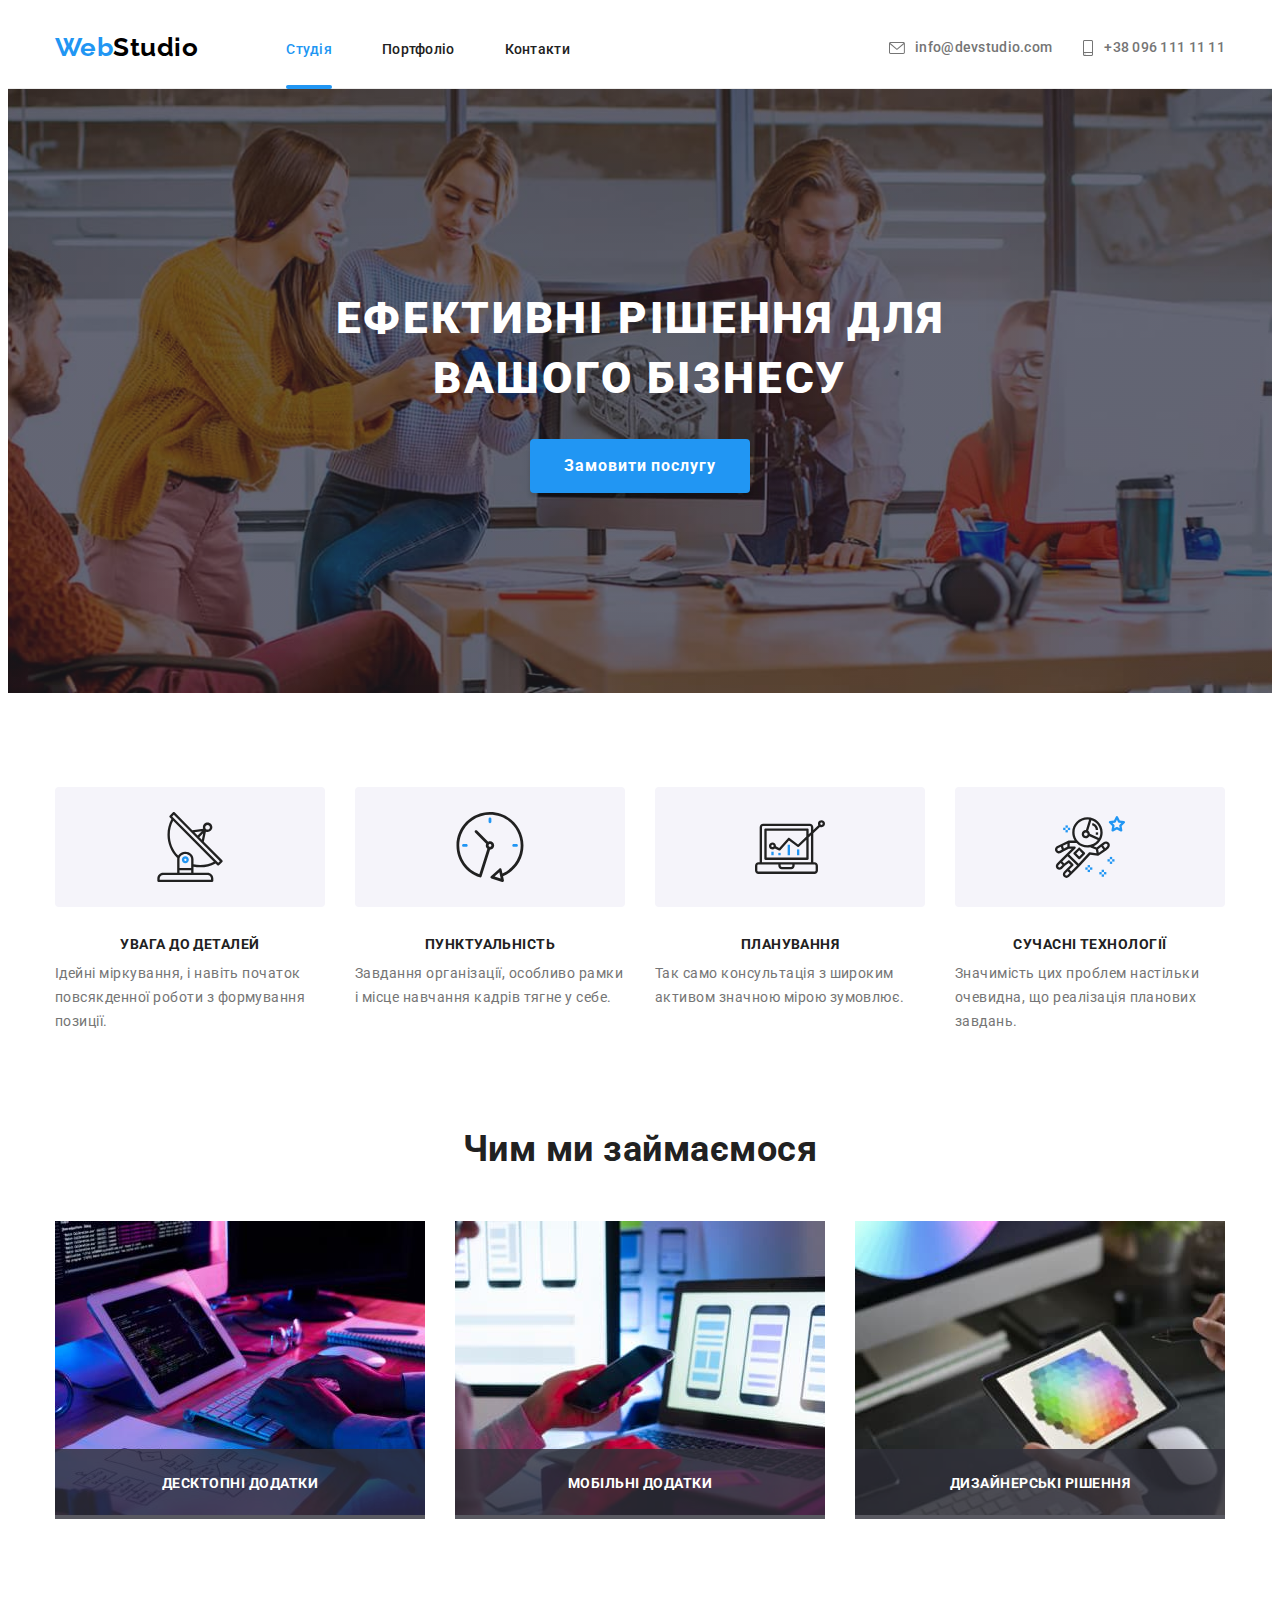
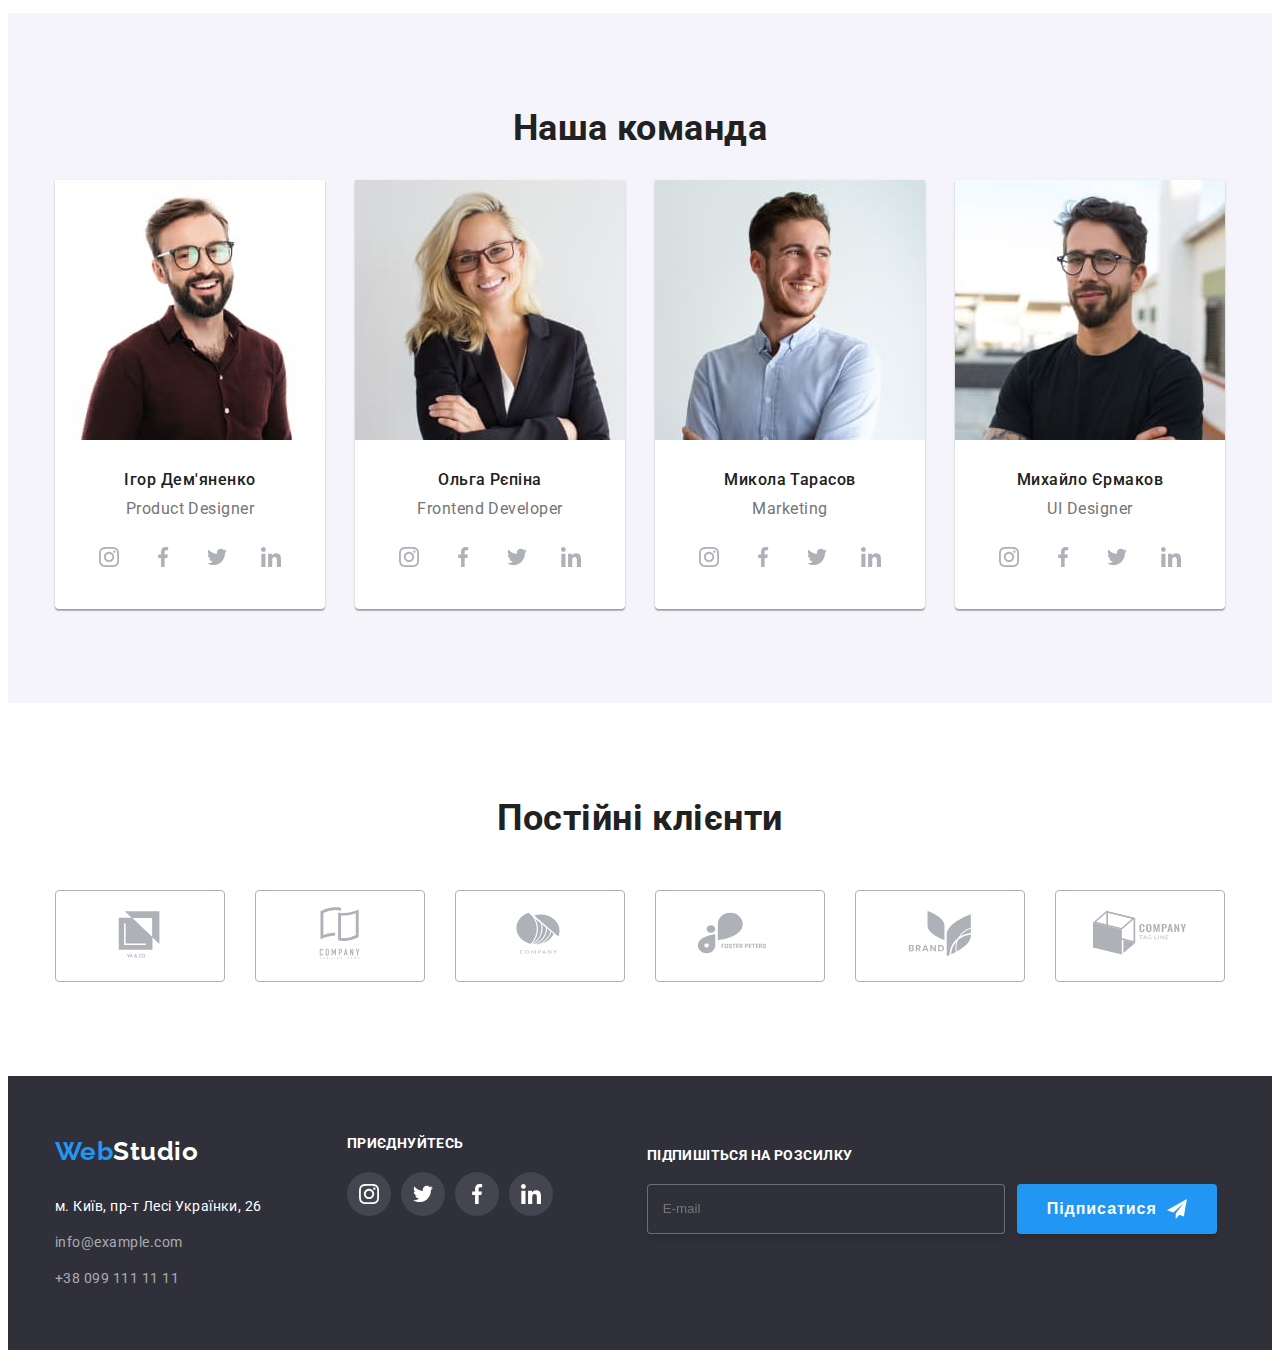
==== commit 5b9210c0: "all sections (last-fixes)" ====
--- a/index.html
+++ b/index.html
@@ -1,4 +1,4 @@
-<!DOCTYPE html>
+<!DOCTYPE html>   
 <html lang="uk">
   <head>
     <meta charset="UTF-8" />
@@ -9,19 +9,16 @@
     <link rel="preconnect" href="https://fonts.gstatic.com" crossorigin />
     <link
       href="https://fonts.googleapis.com/css2?family=Raleway:wght@700&family=Roboto:wght@400;500;700;900&display=swap"
-      rel="stylesheet"
-    />
+      rel="stylesheet"/>
     <link
       rel="stylesheet"
       href="https://cdnjs.cloudflare.com/ajax/libs/modern-normalize/1.1.0/modern-normalize.min.css"
       integrity="sha512-wpPYUAdjBVSE4KJnH1VR1HeZfpl1ub8YT/NKx4PuQ5NmX2tKuGu6U/JRp5y+Y8XG2tV+wKQpNHVUX03MfMFn9Q=="
       crossorigin="anonymous"
-      referrerpolicy="no-referrer"
-    />
+      referrerpolicy="no-referrer"/>
     <link
       rel="stylesheet"
-      href="https://cdnjs.cloudflare.com/ajax/libs/animate.css/4.1.1/animate.min.css"
-    />
+      href="https://cdnjs.cloudflare.com/ajax/libs/animate.css/4.1.1/animate.min.css"/>
     <link href="https://unpkg.com/aos@2.3.1/dist/aos.css" rel="stylesheet" />
     <link rel="stylesheet" href="./css/styles.css" />
     <link rel="stylesheet" href="./css/main.min.css">
@@ -29,8 +26,8 @@
   <body>
 
     <!--Верхня лінія-mobile-->
-<div class="menu-mobile is-hidden" data-menu>
-  <div class="container">
+<div class="mobile-menu is-hidden" data-menu>
+  <div class="container mobile-menu-modal">
   <button type="button" class="menu-close-mob" data-menu-close>
     <svg class="menu-close-img" width="40" height="40">
       <use href="./images/icons.svg#icon-close_40px"></use>
@@ -39,7 +36,7 @@
   <nav class="navigation-mob">
     <ul class="navigation-mob__list list">
       <li class="nav-mob__item">
-        <a href="./index.html" class="nav-mob__link">Студія</a>
+        <a href="./index.html" class="nav-mob__link current-mobile">Студія</a>
       </li>
       <li class="nav-mob__item">
         <a href="./portfolio.html" class="nav-mob__link">Портфоліо</a>
@@ -52,16 +49,10 @@
 
   <div class="nav-mob__contacts">
     <div class="nav-mob__cont">
-      <a href="mailto:info@devstudio.com" class="nav-mob-tel">
-          <use href="./images/icons.svg#icon-message"></use></svg
-        >info@devstudio.com</a
-      >
+      <a href="mailto:info@devstudio.com" class="nav-mob-email">+38 096 111 11 11</a>
     </div>
     <div class="nav-mob__cont">
-      <a href="tel:+380961111111" class="nav-mob-email">
-          <use href="./images/icons.svg#icon-smartphone"></use></svg
-        >+38 096 111 11 11</a
-      >
+      <a href="tel:+380961111111" class="nav-mob-tel">info@devstudio.com</a>
     </div>
   </div>
   <div class="socials-mob">
@@ -109,33 +100,29 @@
         </nav>
         
         <div class="navigation__contacts">
-          <div class="navigation__cont">
-            <a href="mailto:info@devstudio.com" class="navigation__connect">
-              <svg class="navigation__icon contacts-icon" width="16" height="12">
-                <use href="./images/icons.svg#icon-message"></use></svg
-              >info@devstudio.com</a>
-          </div>
-          <div class="navigation__cont">
-            <a href="tel:+380961111111" class="navigation__connect">
-              <svg class="navigation__icon contacts-icon" width="12" height="16">
-                <use href="./images/icons.svg#icon-smartphone"></use></svg
-              >+38 096 111 11 11</a>
-          </div>
+          <ul class="navigation__contacts-details">
+            <li class="navigation__cont list">
+              <a href="mailto:info@devstudio.com" class="navigation__connect">
+                <svg class="navigation__icon contacts-icon" width="16" height="12">
+                  <use href="./images/icons.svg#icon-message"></use></svg>info@devstudio.com</a>
+            </li>
+            <li class="navigation__cont list">
+              <a href="tel:+380961111111" class="navigation__connect">
+                <svg class="navigation__icon contacts-icon" width="12" height="16">
+                  <use href="./images/icons.svg#icon-smartphone"></use></svg>+38 096 111 11 11</a>
+            </li>
+          </ul>
         </div>
       </div>
     </header>
     <main>
-      <!--Шапка-->
-
       
 
       <!--Герой-->
       <section class="hero">
         <div class="container hero__wrap hero-wrap">
           <h1 class="hero__item hero-item">Ефективні рішення для вашого бізнесу</h1>
-          <button class="hero__btn hero-btn" type="button" data-modal-open>
-            Замовити послугу
-          </button>
+          <button class="hero__btn hero-btn" type="button" data-modal-open>Замовити послугу</button>
         </div>
       </section>
 
@@ -153,25 +140,17 @@
               </div>
 
               <h3 class="features__name features-name">УВАГА ДО ДЕТАЛЕЙ</h3>
-              <p class="features__text">
-                Ідейні міркування, і навіть початок повсякденної роботи з
-                формування позиції.
-              </p>
+              <p class="features__text">Ідейні міркування, і навіть початок повсякденної роботи з формування позиції.</p>
             </li>
             <li class="features__item">
               <div class="features__img features-img img">
                 <svg class="features__icon" width="70" height="70">
-                  <use
-                    href="./images/icons.svg#icon-clock"
-                  ></use>
+                  <use href="./images/icons.svg#icon-clock"></use>
                 </svg>
               </div>
 
               <h3 class="features__name features-name">ПУНКТУАЛЬНІСТЬ</h3>
-              <p class="features__text">
-                Завдання організації, особливо рамки і місце навчання кадрів
-                тягне у себе.
-              </p>
+              <p class="features__text">Завдання організації, особливо рамки і місце навчання кадрів тягне у себе.</p>
             </li>
             <li class="features__item">
               <div class="features__img features-img img">
@@ -181,9 +160,7 @@
               </div>
 
               <h3 class="features__name features-name">ПЛАНУВАННЯ</h3>
-              <p class="features__text">
-                Так само консультація з широким активом значною мірою зумовлює.
-              </p>
+              <p class="features__text">Так само консультація з широким активом значною мірою зумовлює.</p>
             </li>
             <li class="features__item">
               <div class="features__img features-img img">
@@ -193,10 +170,7 @@
               </div>
 
               <h3 class="features__name features-name">СУЧАСНІ ТЕХНОЛОГІЇ</h3>
-              <p class="features__text">
-                Значимість цих проблем настільки очевидна, що реалізація
-                планових завдань.
-              </p>
+              <p class="features__text">Значимість цих проблем настільки очевидна, що реалізація планових завдань.</p>
             </li>
           </ul>
         </div>
@@ -214,16 +188,14 @@
               srcset="
               ./images/activity-img1.jpg 1x, 
               ./images/activity-img1-2x.jpg 2x"
-              media="(min-width:1200px)"
-              />
-              </picture>
-              
+              media="(min-width:1200px)">
               <img
                 class="activity-img"
                 src="./images/1.jpg"
                 alt="Діяльність"
-                width="370"
-              />
+                width="370">
+              </picture>              
+              
               <p class="activity-list-above">Десктопні додатки</p>
             </li>
             <li class="activity-item">
@@ -232,16 +204,15 @@
               srcset="
               ./images/activity-img2.jpg 1x, 
               ./images/activity-img2-2x.jpg 2x"
-              media="(min-width:1200px)"
-              />
-              </picture>
-              
+              media="(min-width:1200px)">
               <img
                 class="activity-img"
                 src="./images/2.jpg"
                 alt="Діяльність"
-                width="370"
-              />
+                width="370">
+              </picture>
+              
+              
               <p class="activity-list-above">Мобільні додатки</p>
             </li>
             <li class="activity-item">
@@ -250,16 +221,14 @@
               srcset="
               ./images/activity-img3.jpg 1x, 
               ./images/activity-img3-2x.jpg 2x"
-              media="(min-width:1200px)"
-              />
-              </picture>
-              
+              media="(min-width:1200px)">
               <img
                 class="activity-img"
                 src="./images/3.jpg"
                 alt="Діяльність"
-                width="370"
-              />
+                width="370">
+              </picture>
+                            
               <p class="activity-list-above">Дизайнерські рішення</p>
             </li>
           </ul>
@@ -289,13 +258,13 @@
                 ./images/team-img1-mob.jpg 1x,
                 ./images/team-img1-mob-2x.jpg 2x"
                 media="(max-width:480px)">
-              </picture>
-              <img
+                <img
                 class="card-img img"
                 src="./images/img1.jpg"
                 alt="Член команди"
-                width="270"
-              />
+                width="270">
+              </picture>
+              
               <div class="card-wrap">
                 <h3 class="card-name">Ігор Дем'яненко</h3>
                 <p class="card-text">Product Designer</p>
@@ -349,13 +318,13 @@
                 ./images/team-img2-mob.jpg 1x,
                 ./images/team-img2-mob-2x.jpg 2x"
                 media="(max-width:480px)">
-              </picture>
-              <img
+                <img
                 class="card-img img"
                 src="./images/img2.jpg"
                 alt="Член команди"
-                width="270"
-              />
+                width="270">
+              </picture>
+              
               <div class="card-wrap">
                 <h3 class="card-name">Ольга Рєпіна</h3>
                 <p class="card-text">Frontend Developer</p>
@@ -409,13 +378,13 @@
                 ./images/team-img3-mob.jpg 1x,
                 ./images/team-img3-mob-2x.jpg 2x"
                 media="(max-width:480px)">
-              </picture>
-              <img
+                <img
                 class="card-img img"
                 src="./images/img3.jpg"
                 alt="Член команди"
-                width="270"
-              />
+                width="270">
+              </picture>
+              
               <div class="card-wrap">
                 <h3 class="card-name">Микола Тарасов</h3>
                 <p class="card-text">Marketing</p>
@@ -469,13 +438,13 @@
                 ./images/team-img4-mob.jpg 1x,
                 ./images/team-img4-mob-2x.jpg 2x"
                 media="(max-width:480px)">
-              </picture>
-              <img
+                <img
                 class="card-img img"
                 src="./images/img4.jpg"
                 alt="Член команди"
-                width="270"
-              />
+                width="270">
+              </picture>
+              
               <div class="card-wrap">
                 <h3 class="card-name">Михайло Єрмаков</h3>
                 <p class="card-text">UI Designer</p>
@@ -520,8 +489,8 @@
     <!-- Постійні клієнти -->
 
     <section class="clients">
-      <h2 class="clients-title is-active">Постійні клієнти</h2>
       <div class="container">
+        <h2 class="clients-title is-active">Постійні клієнти</h2>
         <ul class="clients-list list">
           <li class="clients-member">
             <a href="" class="clients-link">
@@ -575,19 +544,15 @@
       <div class="container">
         <div class="logo-contacts">
           <div class="footer-logo">
-            <a class="logo header-logo header__logo--color-light" href=""
-              ><span class="accent">Web</span>Studio</a
-            >
+            <a class="logo header-logo header__logo--color-light" href="">
+              <span class="accent">Web</span>Studio</a>
             <address class="adress">м. Київ, пр-т Лесі Українки, 26</address>
             <ul class="contacts list">
               <li class="contacts-list">
-                <a class="footer-mail" href="mailto:info@example.com"
-                  >info@example.com</a
-                >
+                <a class="footer-mail" href="mailto:info@example.com">info@example.com</a>
               </li>
               <li class="contacts-list">
-                <a class="footer-tel" href="tel:+380991111111"
-                  >+38 099 111 11 11</a>
+                <a class="footer-tel" href="tel:+380991111111">+38 099 111 11 11</a>
               </li>
             </ul>
           </div>
@@ -595,7 +560,7 @@
                         <!-- Приєднуйтесь -->
   
           <div class="footer-contacts">
-            <h3 class="social-title">Приєднуйтесь</h3>
+            <p class="social-title">Приєднуйтесь</p>
             <ul class="socials list">
               <li class="socials-item">
                 <a href="" class="socials-link socials-link-dark">
@@ -629,32 +594,28 @@
           </div>
         </div>
       
+      
 
       <!-- Підпишіться на розсилку -->
 
       
         <div class="footer-online">
-        <h3 class="title online-title">Підпишіться на розсилку</h3>
-        <div class="online-wrap">
+          <p class="title online-title">Підпишіться на розсилку</p>
           <form class="online-form">
         <input
               type="email"
               name="online-email"
               class="online-input"
-              placeholder="E-mail"
-            />
+              placeholder="E-mail">
 
             <button type="submit" class="online-btn">Підписатися
               <svg class="online-link-img" width="24" height="24">
                 <use href="./images/icons.svg#icon-icon-send"></use>
               </svg>
-            </button>
-
-      </form>
-        </div>
-      
+            </button>   
+          </form>
       </div>
-
+      </div>
     </footer>
     
     <div class="backdrop is-hidden" data-modal>
@@ -675,8 +636,7 @@
               class="form-input"
               required
               name="user-name"
-              id="user-name"
-            />
+              id="user-name"/>
             <svg class="input-icon" width="18" height="18">
               <use href="./images/icons.svg#icon-person-black"></use>
             </svg>
@@ -689,8 +649,7 @@
               type="tel"
               class="form-input"
               name="user-tel"
-              id="user-tel"
-            />
+              id="user-tel"/>
             <svg class="input-icon" width="18" height="18">
               <use href="./images/icons.svg#icon-phone-black"></use>
             </svg>
@@ -705,8 +664,7 @@
               class="form-input"
               required
               name="user-email"
-              id="user-email"
-            />
+              id="user-email">
             <svg class="input-icon" width="18" height="18">
               <use href="./images/icons.svg#icon-email-black"></use>
             </svg>
@@ -719,8 +677,8 @@
               name="user-commen"
               id="user-comment"
               placeholder="Введіть текст"
-              class="modal-text"
-            ></textarea>
+              class="modal-text">
+            </textarea>
           </div>
 
           <div class="checkbox">
@@ -736,6 +694,7 @@
             </svg>
               </span>Погоджуюся з розсилкою та приймаю<a href="" class="checkbox-text-link">Умови договору</a></label>
           </div>
+        </div>
 
           <div class="button-send">
             <button type="submit" class="send">Відправити</button>
--- a/css/main.min.css
+++ b/css/main.min.css
@@ -1 +1 @@
-:root{--primary-text-color: #212121;--title-text-color: #757575;--accent-color: #2196f3;--white-color: #ffffff;--title-bcg-color: #2f303a;--secondary-bcg-color: #f5f4fa;--bg-gradient: linear-gradient(rgba(47, 48, 58, 0.4), rgba(47, 48, 58, 0.4)) }html{box-sizing:border-box}*,*::before,*::after{box-sizing:inherit}h1,h2,h3,h4,h5,p,li{margin:0;padding:0}body{font-family:"Roboto",sans-serif;color:var(--primary-text-color);letter-spacing:.03em}h2{display:none}.is-active{display:block}.list{list-style:none;padding-left:0;padding-right:0}.img{min-width:100%;height:auto}.container{width:100%;padding-left:15px;padding-right:15px;margin-left:auto;margin-right:auto}@media screen and (min-width: 480px){.container{width:480px}}@media screen and (min-width: 768px){.container{width:768px}}@media screen and (min-width: 1200px){.container{width:1200px}}.visually-hidden{position:absolute;white-space:no-wrap;width:1px;height:1px;overflow:hidden;border:0;padding:0;clip:rect(0 0 0 0);-webkit-clip-path:inset(50%);clip-path:inset(50%);margin:-1px}.header__logo--color-light{color:#fff}.header__logo--color-dark{color:#000}.socials{-moz-column-gap:10px;column-gap:10px;justify-content:center;display:flex;margin:0}.socials-link{width:44px;height:44px;border-radius:50%;display:flex;align-items:center;justify-content:center}.socials-link:hover,.socials-link:focus{background-color:var(--accent-color)}.socials-link{transition:background-color 250ms cubic-bezier(0.4, 0, 0.2, 1)}.socials-link-dark{background:rgba(255,255,255,.1);transition:background 250ms cubic-bezier(0.4, 0, 0.2, 1)}.socials-link:hover .socials-icon .socials-link:focus .socials-icon{fill:var(--white-color)}.soc-link-icon--fill-dark{fill:#afb1b8;transition:fill 250ms cubic-bezier(0.4, 0, 0.2, 1)}.soc-link-icon--fill-light{fill:var(--white-color);transition:fill 250ms cubic-bezier(0.4, 0, 0.2, 1)}.header{display:flex;border-bottom:1px solid #ececec;align-items:center}.header-item{display:flex;align-items:center;height:80px}.header__logo{margin-right:93px}@media screen and (min-width: 768px){.header__logo{margin-right:88px}}.header__menu-mob{display:flex;margin-left:auto;background-color:var(--white-color);border:rgba(0,0,0,0)}@media screen and (min-width: 768px){.header__menu-mob{display:none}}.menu-mob{transition:color 250ms cubic-bezier(0.4, 0, 0.2, 1),fill 250ms cubic-bezier(0.4, 0, 0.2, 1)}.menu-mob:hover,.menu-mob:focus{fill:var(--accent-color)}.logo{font-family:Raleway,sans-serif;font-weight:700;font-size:26px;line-height:1.2;text-decoration:none}.accent{color:var(--accent-color)}@media screen and (max-width: 767px){.navigation{display:none}}.navigation__list{display:flex}.navigation__list li{margin-right:50px}.navigation__list .item:last-child{margin-right:0}.navigation__contacts{margin-left:auto}@media screen and (max-width: 767px){.navigation__contacts{display:none}}@media screen and (min-width: 768px){.navigation__contacts{display:block}}@media screen and (min-width: 1200px){.navigation__contacts{display:flex}}.navigation__cont{transition:color 250ms cubic-bezier(0.4, 0, 0.2, 1)}@media screen and (min-width: 768px)and (max-width: 1199px){.navigation__cont:not(:last-child){margin-bottom:10px}}@media screen and (min-width: 1200px){.navigation__cont:not(:last-child){margin-right:30px}}.navigation__connect{color:var(--title-text-color);max-width:135px;height:16px;font-weight:500;font-size:12px;line-height:1.2;letter-spacing:.02em;text-decoration:none;transition:color 250ms cubic-bezier(0.4, 0, 0.2, 1),fill 250ms cubic-bezier(0.4, 0, 0.2, 1)}@media screen and (min-width: 1200px){.navigation__connect{font-size:14px;line-height:1.1}}.navigation__connect:hover,.navigation__connect:focus{color:var(--accent-color);fill:var(--accent-color)}.navigation__cont:hover .navigation__connect,.navigation__cont:focus .navigation__connect{color:var(--accent-color);fill:var(--accent-color)}@media screen and (min-width: 768px){.contacts-icon{margin-right:8px}}@media screen and (min-width: 1200px){.contacts-icon{margin-right:10px}}.navigation__icon{fill:#757575;transition:color 250ms cubic-bezier(0.4, 0, 0.2, 1),fill 250ms cubic-bezier(0.4, 0, 0.2, 1)}.navigation__connect:hover .navigation__icon,.navigation__connect:focus .navigation__icon{color:var(--accent-color);fill:var(--accent-color)}.navigation__link{position:relative;padding-top:32px;padding-bottom:32px;color:var(--primary-text-color);font-weight:500;font-size:14px;line-height:1.1;letter-spacing:.02em;text-decoration:none;transition:color 250ms cubic-bezier(0.4, 0, 0.2, 1),fill 250ms cubic-bezier(0.4, 0, 0.2, 1)}.navigation__link:hover,.navigation__link:focus{color:var(--accent-color);fill:var(--accent-color)}.current::after{content:"";display:block;background-color:var(--accent-color);width:100%;height:4px;border-radius:2px;bottom:0;position:absolute;transition:background-color 250ms cubic-bezier(0.4, 0, 0.2, 1)}.menu-mobile{position:fixed;z-index:1;background-color:var(--white-color);width:100vw;height:100vh}.navigation-mob__list{margin:0}.nav-mob__item{font-weight:500;font-size:40px;line-height:47px;letter-spacing:.02em;margin-left:40px}.nav-mob__item:not(:last-child){margin-bottom:32px}.nav-mob__item:hover,.nav-mob__item:focus{fill:var(--accent-color)}.nav-mob__link{text-decoration:none;color:#212121}.nav-mob__contacts{margin-top:306px;margin-left:40px;margin-bottom:64px}.nav-mob__cont:not(:last-child){margin-bottom:32px}.nav-mob-tel{font-weight:500;font-size:34px;line-height:1.18;letter-spacing:.02em;color:#2196f3;margin-bottom:32px;text-decoration:none}.nav-mob-email{font-weight:500;font-size:24px;line-height:1.17;letter-spacing:.02em;color:#757575;text-decoration:none}.socials-mob{display:flex;margin-bottom:48px;margin-left:40px}.socials-mob__list{display:flex}.socials-mob__item:not(:last-child){margin-right:20px}.socials-mob__item:not(:last-child):after{content:"";position:absolute;height:22px;width:0;border:1px solid rgba(33,33,33,.2);margin-left:10px}.soc-mob__link{text-decoration:none;font-weight:500;font-size:18px;line-height:1.2;letter-spacing:.02em;color:#2196f3}.menu-close-mob{display:flex;margin-left:auto;background-color:var(--white-color);border:rgba(0,0,0,0);background:#fff;margin-top:10px}.menu-close-img{transition:color 250ms cubic-bezier(0.4, 0, 0.2, 1),fill 250ms cubic-bezier(0.4, 0, 0.2, 1)}.menu-close-img:hover,.menu-close-img:focus{fill:var(--accent-color)}.menu{padding-top:60px;padding-bottom:60px}@media screen and (min-width: 1200px){.menu{padding-top:94px;padding-bottom:94px}}.menu-list{display:flex;flex-wrap:wrap;justify-content:left;margin-bottom:40px}@media screen and (min-width: 768px){.menu-list{justify-content:center;margin-bottom:30px}}@media screen and (min-width: 1200px){.menu-list{margin-bottom:50px}}.menu-item{margin-right:8px}.menu-item:last-child{margin-bottom:0;margin-right:0}@media screen and (max-width: 767px){.menu-item{margin-bottom:15px}}@media screen and (min-width: 768px){.portfolio.list{display:flex;flex-wrap:wrap}}.portfolio-item{width:100%;margin-bottom:30px;border:1px solid #eee;transition:box-shadow 250ms cubic-bezier(0.4, 0, 0.2, 1)}@media screen and (min-width: 768px)and (max-width: 1199px){.portfolio-item{width:354px;margin-right:30px}.portfolio-item:nth-child(2n){margin-right:0}.portfolio-item:last-child{margin-bottom:0}}@media screen and (min-width: 1200px){.portfolio-item{width:370px;margin-right:30px}.portfolio-item:nth-child(3n){margin-right:0}.portfolio-item:nth-last-child(-n+3){margin-bottom:0}}.portfolio-item:hover,.portfolio-item:focus{box-shadow:0px 1px 1px rgba(0,0,0,.12),0px 4px 4px rgba(0,0,0,.06),1px 4px 6px rgba(0,0,0,.16)}.portfolio-above-text{transition:250ms cubic-bezier(0.4, 0, 0.2, 1)}.portfolio-item:hover .portfolio-above-text{transform:translateY(0)}.bg{padding:20px 24px}.portfolio-name{color:var(--primary-text-color);font-size:18px;line-height:2;letter-spacing:.06em;margin-top:0;margin-bottom:4px}.portfolio-text{color:var(--title-text-color);font-weight:400;font-size:16px;line-height:1.9;margin-top:0;margin-bottom:0}.portfolio-link{text-decoration:none}.above-text-wrap{position:relative;overflow:hidden}.portfolio-above-text{position:absolute;top:0;left:0;font-weight:400;font-size:18px;line-height:1.6;color:#fff;background:rgba(33,150,243,.9);height:100%;padding:63px 0px 63px 48px;transform:translateY(100%);transition:transform 250ms cubic-bezier(0.4, 0, 0.2, 1)}.hero{padding-top:118px;padding-bottom:118px;background-color:var(--title-bcg-color);background-image:var(--bg-gradient),url(../images/hero-bg-mobile.jpg);align-items:center;margin-left:auto;margin-right:auto;background-repeat:no-repeat;background-position:center;background-size:cover}@media(min-device-pixel-ratio: 2),(-webkit-min-device-pixel-ratio: 2),(min-resolution: 192dpi),(min-resolution: 2dppx){.hero{background-image:var(--bg-gradient),url(../images/hero-bg-mobile-2x.jpg)}}@media screen and (min-width: 768px){.hero{background-image:var(--bg-gradient),url(../images/hero-bg-tablet.jpg)}}@media screen and (min-width: 768px)and (min-device-pixel-ratio: 2),screen and (min-width: 768px)and (-webkit-min-device-pixel-ratio: 2),screen and (min-width: 768px)and (min-resolution: 192dpi),screen and (min-width: 768px)and (min-resolution: 2dppx){.hero{background-image:var(--bg-gradient),url(../images/hero-bg-tablet-2x.jpg)}}@media screen and (min-width: 1200px){.hero{padding-top:200px;padding-bottom:200px;max-width:1600px;background-image:var(--bg-gradient),url(../images/hero-bg-desctop.jpg)}}@media screen and (min-width: 1200px)and (min-device-pixel-ratio: 2),screen and (min-width: 1200px)and (-webkit-min-device-pixel-ratio: 2),screen and (min-width: 1200px)and (min-resolution: 192dpi),screen and (min-width: 1200px)and (min-resolution: 2dppx){.hero{background-image:var(--bg-gradient),url(../images/hero-bg-desctop-2x.jpg)}}.hero-item{margin-top:0;margin-bottom:30px;margin-left:auto;margin-right:auto}.hero__item{color:var(--white-color);font-weight:900;font-size:26px;line-height:1.6;letter-spacing:.06em;text-transform:uppercase}@media screen and (min-width: 768px){.hero__item{max-width:360px}}@media screen and (min-width: 1200px){.hero__item{font-size:44px;line-height:1.36;min-width:696px}}.hero__btn{padding:10px 32px;border-radius:4px;min-width:216px;text-align:center;box-shadow:0px 4px 4px rgba(0,0,0,.15);border-color:rgba(0,0,0,0)}.hero-wrap{text-align:center}.features{padding-top:60px;padding-bottom:60px}@media screen and (min-width: 1200px){.features{padding-top:94px;padding-bottom:94px}}.features__list{display:flex;flex-wrap:wrap;gap:30px;margin-top:0}@media screen and (min-width: 768px){.features__item{width:calc((100% - 30px)/2)}}@media screen and (min-width: 1200px){.features__item{width:calc((100% - 90px)/4)}}.features-name{margin-bottom:10px}.features__name{text-align:center;font-size:14px;line-height:1.1}.features__text{color:var(--title-text-color);font-weight:400;font-size:14px;line-height:1.7}.features-img{margin-bottom:30px}.features__img{display:flex;width:270px;height:120px;border-radius:4px;background-color:#f5f4fa;justify-content:center;align-items:center}.activity{padding-bottom:94px;margin-left:auto;margin-right:auto}@media screen and (max-width: 1199px){.activity{display:none}}.activity-list{display:flex;-moz-column-gap:30px;column-gap:30px}.activity-item{position:relative}.activity-title{font-size:36px;line-height:1.2;text-align:center;margin-bottom:50px;margin-top:0}.activity-list-above{position:absolute;bottom:0;left:0;font-style:normal;font-weight:700;font-size:14px;line-height:1.1;text-transform:uppercase;text-align:center;height:70px;width:100%;color:#fff;background:rgba(47,48,58,.8);padding-top:27px;padding-bottom:27px}.team{background-color:var(--secondary-bcg-color);padding-top:60px;padding-bottom:60px}@media screen and (min-width: 1200px){.team{padding-top:94px;padding-bottom:94px}}.team-title{font-size:36px;line-height:1.2;text-align:center;margin-top:0;margin-bottom:30px;display:block}.card{display:flex;flex-wrap:wrap;gap:30px;justify-content:center}.card-picture{text-align:center;background-color:#fff;box-shadow:0px 1px 3px rgba(0,0,0,.12),0px 1px 1px rgba(0,0,0,.14),0px 2px 1px rgba(0,0,0,.2);border-radius:0px 0px 4px 4px}@media screen and (min-width: 768px){.card-picture{width:calc((100% - 30px)/2)}}@media screen and (min-width: 1200px){.card-picture{width:calc((100% - 90px)/4)}}.card-name{font-weight:500;font-size:16px;line-height:1.2;margin-bottom:10px}.card-text{color:var(--title-text-color);font-size:16px;line-height:1.2;margin-bottom:16px}.card-wrap{padding-top:30px;padding-bottom:30px}.clients{margin-top:60px;margin-bottom:60px}@media screen and (min-width: 1200px){.clients{margin-top:94px;margin-bottom:94px}}.clients-title{text-align:center;font-size:36px;line-height:1.2;margin-top:0;margin-bottom:30px;display:block}@media screen and (min-width: 1200px){.clients-title{margin-bottom:50px}}.clients-list{display:flex;flex-wrap:wrap;justify-content:center;gap:30px}.clients-member{width:210px;height:92px;border-radius:4px;border:1px solid #afb1b8;display:flex;justify-content:center;align-items:center}@media screen and (min-width: 768px){.clients-member{width:226px}}@media screen and (min-width: 1200px){.clients-member{width:170px}}.clients-member-link{transition:fill 250ms cubic-bezier(0.4, 0, 0.2, 1),border-color 250ms cubic-bezier(0.4, 0, 0.2, 1)}.clients-member-link:hover{border-color:var(--accent-color)}.member-logo{fill:#afb1b8;transition:fill 250ms cubic-bezier(0.4, 0, 0.2, 1)}.clients-link:hover .member-logo,.clients-link:focus .member-logo{fill:var(--accent-color)}.menu-btn{font-family:inherit;color:var(--primary-text-color);background:var(--secondary-bcg-color);font-size:16px;font-weight:500;line-height:1.6;text-align:center;border-radius:4px;border-color:rgba(0,0,0,0);padding:6px 22px;transition:color 250ms cubic-bezier(0.4, 0, 0.2, 1),background-color 250ms cubic-bezier(0.4, 0, 0.2, 1),cursor 250ms cubic-bezier(0.4, 0, 0.2, 1),box-shadow 250ms cubic-bezier(0.4, 0, 0.2, 1)}.menu-btn:hover,.menu-btn:focus{color:var(--white-color);background-color:var(--accent-color);cursor:pointer;box-shadow:0px 3px 1px rgba(0,0,0,.1),0px 1px 2px rgba(0,0,0,.08),0px 2px 2px rgba(0,0,0,.12)}.hero-btn{font-family:"Roboto";color:var(--white-color);background-color:var(--accent-color);cursor:pointer;align-items:center;text-align:center;font-weight:700;font-size:16px;line-height:1.9;letter-spacing:.06em}.menu{padding-top:60px;padding-bottom:60px}@media screen and (min-width: 1200px){.menu{padding-top:94px;padding-bottom:94px}}.menu-list{display:flex;flex-wrap:wrap;justify-content:left;margin-bottom:40px}@media screen and (min-width: 768px){.menu-list{justify-content:center;margin-bottom:30px}}@media screen and (min-width: 1200px){.menu-list{margin-bottom:50px}}.menu-item{margin-right:8px}.menu-item:last-child{margin-bottom:0;margin-right:0}@media screen and (max-width: 767px){.menu-item{margin-bottom:15px}}@media screen and (min-width: 768px){.portfolio.list{display:flex;flex-wrap:wrap}}.portfolio-item{width:100%;margin-bottom:30px;border:1px solid #eee;transition:box-shadow 250ms cubic-bezier(0.4, 0, 0.2, 1)}@media screen and (min-width: 768px)and (max-width: 1199px){.portfolio-item{width:354px;margin-right:30px}.portfolio-item:nth-child(2n){margin-right:0}.portfolio-item:last-child{margin-bottom:0}}@media screen and (min-width: 1200px){.portfolio-item{width:370px;margin-right:30px}.portfolio-item:nth-child(3n){margin-right:0}.portfolio-item:nth-last-child(-n+3){margin-bottom:0}}.portfolio-item:hover,.portfolio-item:focus{box-shadow:0px 1px 1px rgba(0,0,0,.12),0px 4px 4px rgba(0,0,0,.06),1px 4px 6px rgba(0,0,0,.16)}.portfolio-above-text{transition:250ms cubic-bezier(0.4, 0, 0.2, 1)}.portfolio-item:hover .portfolio-above-text{transform:translateY(0)}.bg{padding:20px 24px}.portfolio-name{color:var(--primary-text-color);font-size:18px;line-height:2;letter-spacing:.06em;margin-top:0;margin-bottom:4px}.portfolio-text{color:var(--title-text-color);font-weight:400;font-size:16px;line-height:1.9;margin-top:0;margin-bottom:0}.portfolio-link{text-decoration:none}.above-text-wrap{position:relative;overflow:hidden}.portfolio-above-text{position:absolute;top:0;left:0;font-weight:400;font-size:18px;line-height:1.6;color:#fff;background:rgba(33,150,243,.9);height:100%;padding:63px 0px 63px 48px;transform:translateY(100%);transition:transform 250ms cubic-bezier(0.4, 0, 0.2, 1)}.footer{padding-top:60px;padding-bottom:60px;background-color:var(--title-bcg-color)}@media screen and (max-width: 1199px){.footer-logo{display:flex;flex-direction:column;align-items:center}}@media screen and (min-width: 768px){.footer-logo{margin-right:165px}}@media screen and (min-width: 1200px){.footer-logo{margin-right:70px}}.footer-mail,.footer-tel{color:rgba(255,255,255,.6);font-size:14px;line-height:1.7;text-decoration:none}.adress{color:var(--white-color);font-style:normal;font-size:14px;line-height:1.7;margin-top:28px}.contacts{margin-top:0;margin-bottom:60px}@media screen and (min-width: 1200px){.contacts{margin-right:94px}}.contacts-list{margin-top:12px}.backdrop{position:fixed;top:0;width:100%;height:100%;transition:opacity 250ms cubic-bezier(0.4, 0, 0.2, 1),visibility 250ms cubic-bezier(0.4, 0, 0.2, 1);background:rgba(0,0,0,.2)}.modal{position:absolute;width:450px;min-height:609px;padding-top:40px;padding-left:40px;padding-right:40px;background:#fff;box-shadow:0px 1px 3px rgba(0,0,0,.12),0px 1px 1px rgba(0,0,0,.14),0px 2px 1px rgba(0,0,0,.2);border-radius:4px;top:50%;left:50%;transform:translate(-50%, -50%)}.modal-close{position:absolute;top:8px;right:8px;width:30px;height:30px;border-radius:50%;margin-top:8px;margin-right:8px;display:flex;justify-content:center;align-items:center;background:#fff;border:1px solid rgba(0,0,0,.1);transition:fill 250ms cubic-bezier(0.4, 0, 0.2, 1)}.modal-close-img{display:flex;cursor:pointer}.modal-close:focus,.modal-close:hover{fill:var(--accent-color)}.modal-title{margin-bottom:12px;font-weight:700;font-size:20px;line-height:1.5;text-align:center}.input-field{margin-bottom:10px}.input-wrap{position:relative;margin-bottom:10px}.form-input{width:100%;height:40px;padding-left:42px;border:1px solid rgba(33,33,33,.2);border-radius:4px;transition:outline-color 250ms cubic-bezier(0.4, 0, 0.2, 1)}.form-input:focus{outline-color:var(--accent-color)}.input-icon{position:absolute;left:12px;top:50%;transform:translateY(-50%)}.form-input:focus+.input-icon{fill:var(--accent-color)}.input-title{display:block;font-weight:400;font-size:12px;line-height:1.16;letter-spacing:.01em;color:#757575;margin-bottom:4px}.modal-text{display:block;width:370px;height:120px;padding:12px 16px;font-size:12px;margin-bottom:20px;border:1px solid rgba(33,33,33,.2);border-radius:4px;resize:none}.modal-text:focus{outline-color:var(--accent-color)}.checkbox{margin-bottom:30px}.checkbox-text{font-weight:400;font-size:12px;line-height:1.17;letter-spacing:.03em;display:flex;justify-content:center;color:#757575}.checkbox-text span{width:16px;height:15px;border:2px solid #000;border-radius:2px;margin-right:7px;display:flex;align-items:center;justify-content:center;transition:background-color 250ms cubic-bezier(0.4, 0, 0.2, 1),border-color 250ms cubic-bezier(0.4, 0, 0.2, 1)}.checkbox-text-link{text-decoration:underline;color:var(--accent-color);margin-left:4px}.checkbox-icon{fill:rgba(0,0,0,0);transition:fill 250ms cubic-bezier(0.4, 0, 0.2, 1)}.input-check{transition:fill 250ms cubic-bezier(0.4, 0, 0.2, 1)}.input-check:checked+.checkbox-text span{background-color:var(--accent-color);border-color:var(--accent-color)}.input-check:checked+.checkbox-text .checkbox-icon{fill:#fff}.input-check:focus+.checkbox-text span{border-color:var(--accent-color)}.button-send{display:flex;justify-content:center}.send{width:200px;height:50px;font-weight:700;font-size:16px;line-height:1,87;color:#fff;letter-spacing:.06em;border-radius:4px;cursor:pointer;background-color:#188ce8;border-color:rgba(0,0,0,0)}.send:focus{box-shadow:0px 4px 4px rgba(0,0,0,.15)}.is-hidden{opacity:0;visibility:hidden;pointer-events:none}@media screen and (min-width: 480px)and (max-width: 768px){.footer .container{display:flex;flex-direction:column;align-items:center}}@media screen and (min-width: 1200px){.footer .container{display:flex;align-items:baseline}}@media screen and (min-width: 768px){.footer .container .logo-contacts{display:flex;justify-content:center}}.footer-contacts{margin-bottom:60px}@media screen and (max-width: 1199px){.footer-contacts{display:flex;flex-direction:column;align-items:center}}@media screen and (min-width: 1200px){.footer-contacts{margin-bottom:0;margin-right:94px}}.social-title{font-family:"Roboto",sans-serif;font-size:14px;line-height:1.1;color:var(--white-color);display:flex;margin-bottom:20px;text-transform:uppercase}@media screen and (max-width: 1199px){.footer-online{display:flex;flex-direction:column;align-items:center}}@media screen and (min-width: 1200px){.footer-online{display:flex;flex-direction:column}}.online-title{font-weight:700;font-size:14px;line-height:1.14;letter-spacing:.03em;text-transform:uppercase;color:rgba(255,255,255,.6);margin-bottom:20px}@media screen and (max-width: 1199px){.online-form{display:flex;flex-direction:column;align-items:center}}@media screen and (min-width: 1200px){.online-form{display:flex}}.online-input{height:50px;padding-left:15px;border:1px solid rgba(255,255,255,.3);filter:drop-shadow(0px 4px 4px rgba(0, 0, 0, 0.15));border-radius:4px;margin-right:12px;background-color:#2f303a;color:#fff}@media screen and (max-width: 1199px){.online-input{width:100%;width:450px;margin-bottom:20px;margin-right:0}}@media screen and (min-width: 1200px){.online-input{width:358px}}.online-btn{display:flex;align-items:center;justify-content:center;width:200px;height:50px;padding:10px 28px;font-weight:700;font-size:16px;line-height:1.87;letter-spacing:.06em;background:#2196f3;border-radius:4px;cursor:pointer;text-decoration:none;color:var(--white-color);border-color:rgba(0,0,0,0);box-shadow:0px 4px 4px rgba(0,0,0,.15)}.online-link-img{margin-left:10px;fill:var(--white-color)}/*# sourceMappingURL=main.min.css.map */+:root{--primary-text-color: #212121;--title-text-color: #757575;--accent-color: #2196f3;--white-color: #ffffff;--title-bcg-color: #2f303a;--secondary-bcg-color: #f5f4fa;--bg-gradient: linear-gradient(rgba(47, 48, 58, 0.4), rgba(47, 48, 58, 0.4)) }html{box-sizing:border-box}*,*::before,*::after{box-sizing:inherit}h1,h2,h3,h4,h5,ul,p,li{margin:0;padding:0}body{font-family:"Roboto",sans-serif;color:var(--primary-text-color);letter-spacing:.03em}h2{display:none}.is-active{display:block}.list{list-style:none;padding-left:0;padding-right:0}.img{display:block;min-width:100%;height:auto}.container{width:100%;padding-left:15px;padding-right:15px;margin-left:auto;margin-right:auto}@media screen and (min-width: 480px){.container{width:480px}}@media screen and (min-width: 768px){.container{width:768px}}@media screen and (min-width: 1200px){.container{width:1200px}}.visually-hidden{position:absolute;white-space:no-wrap;width:1px;height:1px;overflow:hidden;border:0;padding:0;clip:rect(0 0 0 0);-webkit-clip-path:inset(50%);clip-path:inset(50%);margin:-1px}.header__logo--color-light{color:#fff}.header__logo--color-dark{color:#000}.socials{-moz-column-gap:10px;column-gap:10px;justify-content:center;display:flex;margin:0}.socials-link{width:44px;height:44px;border-radius:50%;display:flex;align-items:center;justify-content:center}.socials-link:hover,.socials-link:focus{background-color:var(--accent-color)}.socials-link{transition:background-color 250ms cubic-bezier(0.4, 0, 0.2, 1)}.socials-link-dark{background:rgba(255,255,255,.1);transition:background 250ms cubic-bezier(0.4, 0, 0.2, 1)}.socials-link:hover .socials-icon .socials-link:focus .socials-icon{fill:var(--white-color)}.soc-link-icon--fill-dark{fill:#afb1b8;transition:fill 250ms cubic-bezier(0.4, 0, 0.2, 1)}.soc-link-icon--fill-light{fill:var(--white-color);transition:fill 250ms cubic-bezier(0.4, 0, 0.2, 1)}.header{display:flex;border-bottom:1px solid #ececec;align-items:center}.header-item{display:flex;align-items:center;height:80px}.header__logo{margin-right:93px}@media screen and (min-width: 768px){.header__logo{margin-right:88px}}.header__menu-mob{display:flex;margin-left:auto;background-color:var(--white-color);border:rgba(0,0,0,0)}@media screen and (min-width: 768px){.header__menu-mob{display:none}}.menu-mob{transition:color 250ms cubic-bezier(0.4, 0, 0.2, 1),fill 250ms cubic-bezier(0.4, 0, 0.2, 1)}.menu-mob:hover,.menu-mob:focus{fill:var(--accent-color)}.logo{font-family:Raleway,sans-serif;font-weight:700;font-size:26px;line-height:1.2;text-decoration:none}.accent{color:var(--accent-color)}@media screen and (max-width: 767px){.navigation{display:none}}.navigation__list{display:flex}@media screen and (min-width: 768px){.navigation__item:not(:last-child){margin-right:50px}}.navigation__contacts{margin-left:auto}@media screen and (max-width: 767px){.navigation__contacts{display:none}}@media screen and (min-width: 768px){.navigation__contacts{display:block}}@media screen and (min-width: 1200px){.navigation__contacts-details{display:flex}}.navigation__cont{transition:color 250ms cubic-bezier(0.4, 0, 0.2, 1)}@media screen and (min-width: 768px)and (max-width: 1199px){.navigation__cont:not(:last-child){margin-bottom:10px}}@media screen and (min-width: 1200px){.navigation__cont:not(:last-child){margin-right:30px}}.navigation__connect{color:var(--title-text-color);height:16px;font-weight:500;font-size:12px;line-height:1.2;letter-spacing:.02em;text-decoration:none;transition:color 250ms cubic-bezier(0.4, 0, 0.2, 1),fill 250ms cubic-bezier(0.4, 0, 0.2, 1)}@media screen and (min-width: 768px){.navigation__connect{display:flex;align-items:center;font-style:12px;line-height:1.2}}@media screen and (min-width: 1200px){.navigation__connect{display:flex;align-items:center;font-size:14px;line-height:1.1}}.navigation__connect:hover,.navigation__connect:focus{color:var(--accent-color);fill:var(--accent-color)}.navigation__cont:hover .navigation__connect,.navigation__cont:focus .navigation__connect{color:var(--accent-color);fill:var(--accent-color)}@media screen and (min-width: 768px){.contacts-icon{margin-right:8px}}@media screen and (min-width: 1200px){.contacts-icon{margin-right:10px}}.navigation__icon{fill:#757575;transition:color 250ms cubic-bezier(0.4, 0, 0.2, 1),fill 250ms cubic-bezier(0.4, 0, 0.2, 1)}.navigation__connect:hover .navigation__icon,.navigation__connect:focus .navigation__icon{color:var(--accent-color);fill:var(--accent-color)}.navigation__link{position:relative;padding-top:32px;padding-bottom:32px;color:var(--primary-text-color);font-weight:500;font-size:14px;line-height:1.1;letter-spacing:.02em;text-decoration:none;transition:color 250ms cubic-bezier(0.4, 0, 0.2, 1),fill 250ms cubic-bezier(0.4, 0, 0.2, 1)}.navigation__link:hover,.navigation__link:focus{color:var(--accent-color);fill:var(--accent-color)}.current{color:var(--accent-color)}.current::after{content:"";display:block;background-color:var(--accent-color);width:100%;height:4px;border-radius:2px;bottom:0;position:absolute;transition:background-color 250ms cubic-bezier(0.4, 0, 0.2, 1)}.mobile-menu{position:fixed;z-index:1;background-color:var(--white-color);width:100vw;height:100vh}@media screen and (min-width: 768px){.mobile-menu{display:none}}.mobile-menu-modal{display:flex;flex-direction:column;height:100%}.nav-mob__item{font-weight:500;font-size:40px;line-height:47px;letter-spacing:.02em;margin-left:40px}.nav-mob__item:not(:last-child){margin-bottom:32px}.nav-mob__item:hover,.nav-mob__item:focus{fill:var(--accent-color)}.nav-mob__link{text-decoration:none;color:#212121}.current-mobile{color:var(--accent-color)}.nav-mob__contacts{margin-top:auto;margin-left:40px;margin-bottom:64px}.nav-mob__cont:not(:last-child){margin-bottom:32px}.nav-mob-email{font-weight:500;font-size:34px;line-height:1.18;letter-spacing:.02em;color:#2196f3;margin-bottom:32px;text-decoration:none}.nav-mob-tel{font-weight:500;font-size:24px;line-height:1.17;letter-spacing:.02em;color:#757575;text-decoration:none}.socials-mob{display:flex;margin-bottom:48px;margin-left:40px}.socials-mob__list{display:flex}.socials-mob__item:not(:last-child){margin-right:20px}.socials-mob__item:not(:last-child):after{content:"";position:absolute;height:22px;width:0;border:1px solid rgba(33,33,33,.2);margin-left:10px}.soc-mob__link{text-decoration:none;font-weight:500;font-size:18px;line-height:1.2;letter-spacing:.02em;color:#2196f3}.menu-close-mob{display:flex;margin-left:auto;background-color:var(--white-color);border:rgba(0,0,0,0);background:#fff;margin-top:10px}.menu-close-img{transition:color 250ms cubic-bezier(0.4, 0, 0.2, 1),fill 250ms cubic-bezier(0.4, 0, 0.2, 1)}.menu-close-img:hover,.menu-close-img:focus{fill:var(--accent-color)}.menu{padding-top:60px;padding-bottom:60px}@media screen and (min-width: 1200px){.menu{padding-top:94px;padding-bottom:94px}}.menu-list{display:flex;flex-wrap:wrap;justify-content:left;margin-bottom:40px}@media screen and (min-width: 768px){.menu-list{justify-content:center;margin-bottom:30px}}@media screen and (min-width: 1200px){.menu-list{margin-bottom:50px}}.menu-item{margin-right:8px}.menu-item:last-child{margin-bottom:0;margin-right:0}@media screen and (max-width: 767px){.menu-item{margin-bottom:15px}}@media screen and (min-width: 768px){.portfolio.list{display:flex;flex-wrap:wrap}}.portfolio-item{width:100%;margin-bottom:30px;border:1px solid #eee;transition:box-shadow 250ms cubic-bezier(0.4, 0, 0.2, 1)}@media screen and (min-width: 768px)and (max-width: 1199px){.portfolio-item{width:354px;margin-right:30px}.portfolio-item:nth-child(2n){margin-right:0}.portfolio-item:last-child{margin-bottom:0}}@media screen and (min-width: 1200px){.portfolio-item{width:370px;margin-right:30px}.portfolio-item:nth-child(3n){margin-right:0}.portfolio-item:nth-last-child(-n+3){margin-bottom:0}}.portfolio-item:hover,.portfolio-item:focus{box-shadow:0px 1px 1px rgba(0,0,0,.12),0px 4px 4px rgba(0,0,0,.06),1px 4px 6px rgba(0,0,0,.16)}.portfolio-above-text{transition:250ms cubic-bezier(0.4, 0, 0.2, 1)}.portfolio-item:hover .portfolio-above-text{transform:translateY(0)}.bg{padding:20px 24px}.portfolio-name{color:var(--primary-text-color);font-size:18px;line-height:2;letter-spacing:.06em;margin-top:0;margin-bottom:4px}.portfolio-text{color:var(--title-text-color);font-weight:400;font-size:16px;line-height:1.9;margin-top:0;margin-bottom:0}.portfolio-link{text-decoration:none}.above-text-wrap{position:relative;overflow:hidden}.portfolio-above-text{position:absolute;top:0;left:0;font-weight:400;font-size:18px;line-height:1.6;color:#fff;background:rgba(33,150,243,.9);height:100%;padding:63px 0px 63px 48px;transform:translateY(100%);transition:transform 250ms cubic-bezier(0.4, 0, 0.2, 1)}.hero{padding-top:118px;padding-bottom:118px;background-color:var(--title-bcg-color);background-image:var(--bg-gradient),url(../images/hero-bg-mobile.jpg);align-items:center;margin-left:auto;margin-right:auto;background-repeat:no-repeat;background-position:center;background-size:cover}@media(min-device-pixel-ratio: 2),(-webkit-min-device-pixel-ratio: 2),(min-resolution: 192dpi),(min-resolution: 2dppx){.hero{background-image:var(--bg-gradient),url(../images/hero-bg-mobile-2x.jpg)}}@media screen and (min-width: 768px){.hero{background-image:var(--bg-gradient),url(../images/hero-bg-tablet.jpg)}}@media screen and (min-width: 768px)and (min-device-pixel-ratio: 2),screen and (min-width: 768px)and (-webkit-min-device-pixel-ratio: 2),screen and (min-width: 768px)and (min-resolution: 192dpi),screen and (min-width: 768px)and (min-resolution: 2dppx){.hero{background-image:var(--bg-gradient),url(../images/hero-bg-tablet-2x.jpg)}}@media screen and (min-width: 1200px){.hero{padding-top:200px;padding-bottom:200px;max-width:1600px;background-image:var(--bg-gradient),url(../images/hero-bg-desctop.jpg)}}@media screen and (min-width: 1200px)and (min-device-pixel-ratio: 2),screen and (min-width: 1200px)and (-webkit-min-device-pixel-ratio: 2),screen and (min-width: 1200px)and (min-resolution: 192dpi),screen and (min-width: 1200px)and (min-resolution: 2dppx){.hero{background-image:var(--bg-gradient),url(../images/hero-bg-desctop-2x.jpg)}}.hero-item{margin-top:0;margin-bottom:30px;margin-left:auto;margin-right:auto}.hero__item{color:var(--white-color);font-weight:900;font-size:26px;line-height:1.6;letter-spacing:.06em;text-transform:uppercase}@media screen and (min-width: 768px){.hero__item{max-width:360px}}@media screen and (min-width: 1200px){.hero__item{font-size:44px;line-height:1.36;min-width:696px}}.hero__btn{padding:10px 32px;border-radius:4px;min-width:216px;text-align:center;box-shadow:0px 4px 4px rgba(0,0,0,.15);border-color:rgba(0,0,0,0)}.hero-wrap{text-align:center}.features{padding-top:60px;padding-bottom:60px}@media screen and (min-width: 1200px){.features{padding-top:94px;padding-bottom:94px}}.features__list{display:flex;flex-wrap:wrap;gap:30px;margin-top:0}@media screen and (min-width: 768px){.features__item{width:calc((100% - 30px)/2)}}@media screen and (min-width: 1200px){.features__item{width:calc((100% - 90px)/4)}}.features-name{margin-bottom:10px}.features__name{text-align:center;font-size:14px;line-height:1.1}.features__text{color:var(--title-text-color);font-weight:400;font-size:14px;line-height:1.7}.features-img{margin-bottom:30px}.features__img{display:flex;width:270px;height:120px;border-radius:4px;background-color:#f5f4fa;justify-content:center;align-items:center}.activity{padding-bottom:94px;margin-left:auto;margin-right:auto}@media screen and (max-width: 1199px){.activity{display:none}}.activity-list{display:flex;-moz-column-gap:30px;column-gap:30px}.activity-item{position:relative}.activity-title{font-size:36px;line-height:1.2;text-align:center;margin-bottom:50px;margin-top:0}.activity-list-above{position:absolute;bottom:0;left:0;font-style:normal;font-weight:700;font-size:14px;line-height:1.1;text-transform:uppercase;text-align:center;height:70px;width:100%;color:#fff;background:rgba(47,48,58,.8);padding-top:27px;padding-bottom:27px}.team{background-color:var(--secondary-bcg-color);padding-top:60px;padding-bottom:60px}@media screen and (min-width: 1200px){.team{padding-top:94px;padding-bottom:94px}}.team-title{font-size:36px;line-height:1.2;text-align:center;margin-top:0;margin-bottom:30px;display:block}.card{display:flex;flex-wrap:wrap;gap:30px;justify-content:center}.card-picture{width:100%;text-align:center;background-color:#fff;box-shadow:0px 1px 3px rgba(0,0,0,.12),0px 1px 1px rgba(0,0,0,.14),0px 2px 1px rgba(0,0,0,.2);border-radius:0px 0px 4px 4px}@media screen and (min-width: 768px){.card-picture{width:calc((100% - 30px)/2)}}@media screen and (min-width: 1200px){.card-picture{width:calc((100% - 90px)/4)}}.card-name{font-weight:500;font-size:16px;line-height:1.2;margin-bottom:10px}.card-text{color:var(--title-text-color);font-size:16px;line-height:1.2;margin-bottom:16px}.card-wrap{padding-top:30px;padding-bottom:30px}.clients{padding-top:60px;padding-bottom:60px}@media screen and (min-width: 1200px){.clients{padding-top:94px;padding-bottom:94px}}.clients-title{text-align:center;font-size:36px;line-height:1.2;margin-top:0;margin-bottom:30px;display:block}@media screen and (min-width: 1200px){.clients-title{margin-bottom:50px}}.clients-list{display:flex;flex-wrap:wrap;justify-content:center;gap:30px;margin:0}.clients-member{width:210px;height:92px;border-radius:4px;border:1px solid #afb1b8;display:flex;justify-content:center;align-items:center}@media screen and (min-width: 768px){.clients-member{width:226px}}@media screen and (min-width: 1200px){.clients-member{width:170px}}.clients-member-link{transition:fill 250ms cubic-bezier(0.4, 0, 0.2, 1),border-color 250ms cubic-bezier(0.4, 0, 0.2, 1)}.clients-member-link:hover{border-color:var(--accent-color)}.member-logo{fill:#afb1b8;transition:fill 250ms cubic-bezier(0.4, 0, 0.2, 1)}.clients-link:hover .member-logo,.clients-link:focus .member-logo{fill:var(--accent-color)}.menu-btn{font-family:inherit;color:var(--primary-text-color);background:var(--secondary-bcg-color);font-size:16px;font-weight:500;line-height:1.6;text-align:center;border-radius:4px;border-color:rgba(0,0,0,0);padding:6px 22px;transition:color 250ms cubic-bezier(0.4, 0, 0.2, 1),background-color 250ms cubic-bezier(0.4, 0, 0.2, 1),cursor 250ms cubic-bezier(0.4, 0, 0.2, 1),box-shadow 250ms cubic-bezier(0.4, 0, 0.2, 1)}.menu-btn:hover,.menu-btn:focus{color:var(--white-color);background-color:var(--accent-color);cursor:pointer;box-shadow:0px 3px 1px rgba(0,0,0,.1),0px 1px 2px rgba(0,0,0,.08),0px 2px 2px rgba(0,0,0,.12)}.hero-btn{font-family:"Roboto";color:var(--white-color);background-color:var(--accent-color);cursor:pointer;align-items:center;text-align:center;font-weight:700;font-size:16px;line-height:1.9;letter-spacing:.06em}.menu{padding-top:60px;padding-bottom:60px}@media screen and (min-width: 1200px){.menu{padding-top:94px;padding-bottom:94px}}.menu-list{display:flex;flex-wrap:wrap;justify-content:left;margin-bottom:40px}@media screen and (min-width: 768px){.menu-list{justify-content:center;margin-bottom:30px}}@media screen and (min-width: 1200px){.menu-list{margin-bottom:50px}}.menu-item{margin-right:8px}.menu-item:last-child{margin-bottom:0;margin-right:0}@media screen and (max-width: 767px){.menu-item{margin-bottom:15px}}@media screen and (min-width: 768px){.portfolio.list{display:flex;flex-wrap:wrap}}.portfolio-item{width:100%;margin-bottom:30px;border:1px solid #eee;transition:box-shadow 250ms cubic-bezier(0.4, 0, 0.2, 1)}@media screen and (min-width: 768px)and (max-width: 1199px){.portfolio-item{width:354px;margin-right:30px}.portfolio-item:nth-child(2n){margin-right:0}.portfolio-item:last-child{margin-bottom:0}}@media screen and (min-width: 1200px){.portfolio-item{width:370px;margin-right:30px}.portfolio-item:nth-child(3n){margin-right:0}.portfolio-item:nth-last-child(-n+3){margin-bottom:0}}.portfolio-item:hover,.portfolio-item:focus{box-shadow:0px 1px 1px rgba(0,0,0,.12),0px 4px 4px rgba(0,0,0,.06),1px 4px 6px rgba(0,0,0,.16)}.portfolio-above-text{transition:250ms cubic-bezier(0.4, 0, 0.2, 1)}.portfolio-item:hover .portfolio-above-text{transform:translateY(0)}.bg{padding:20px 24px}.portfolio-name{color:var(--primary-text-color);font-size:18px;line-height:2;letter-spacing:.06em;margin-top:0;margin-bottom:4px}.portfolio-text{color:var(--title-text-color);font-weight:400;font-size:16px;line-height:1.9;margin-top:0;margin-bottom:0}.portfolio-link{text-decoration:none}.above-text-wrap{position:relative;overflow:hidden}.portfolio-above-text{position:absolute;top:0;left:0;font-weight:400;font-size:18px;line-height:1.6;color:#fff;background:rgba(33,150,243,.9);height:100%;padding:63px 0px 63px 48px;transform:translateY(100%);transition:transform 250ms cubic-bezier(0.4, 0, 0.2, 1)}.footer{padding-top:60px;padding-bottom:60px;background-color:var(--title-bcg-color)}.footer-logo{margin-bottom:60px}@media screen and (min-width: 768px){.footer-logo{margin-bottom:0}}@media screen and (max-width: 1199px){.footer-logo{display:flex;flex-direction:column;align-items:center}}@media screen and (min-width: 768px){.footer-logo{margin-right:165px}}@media screen and (min-width: 1200px){.footer-logo{margin-right:70px}}.footer-mail,.footer-tel{color:rgba(255,255,255,.6);font-size:14px;line-height:1.7;text-decoration:none}.adress{color:var(--white-color);font-style:normal;font-size:14px;line-height:1.7;margin-top:28px;margin-bottom:12px}.contacts{margin:0}@media screen and (min-width: 1200px){.contacts{margin-right:94px}}.contacts-list:not(:last-child){margin-bottom:12px}.backdrop{position:fixed;top:0;width:100%;height:100%;transition:opacity 250ms cubic-bezier(0.4, 0, 0.2, 1),visibility 250ms cubic-bezier(0.4, 0, 0.2, 1);background:rgba(0,0,0,.2)}.modal{position:absolute;width:450px;min-height:609px;padding-top:40px;padding-left:40px;padding-right:40px;background:#fff;box-shadow:0px 1px 3px rgba(0,0,0,.12),0px 1px 1px rgba(0,0,0,.14),0px 2px 1px rgba(0,0,0,.2);border-radius:4px;top:50%;left:50%;transform:translate(-50%, -50%)}@media screen and (max-width: 479px){.modal{width:100%}}@media screen and (min-width: 1200px){.modal{width:528px;min-height:581px}}.modal-close{position:absolute;top:8px;right:8px;width:30px;height:30px;border-radius:50%;margin-top:8px;margin-right:8px;display:flex;justify-content:center;align-items:center;background:#fff;border:1px solid rgba(0,0,0,.1);transition:fill 250ms cubic-bezier(0.4, 0, 0.2, 1)}.modal-close-img{display:flex;cursor:pointer}.modal-close:focus,.modal-close:hover{fill:var(--accent-color)}.modal-title{margin-bottom:12px;font-weight:700;font-size:20px;line-height:1.5;text-align:center}@media screen and (min-width: 1200px){.modal-title{line-height:1.15}}.input-field{margin-bottom:10px}.input-wrap{position:relative;margin-bottom:10px}.form-input{width:100%;height:40px;padding-left:42px;border:1px solid rgba(33,33,33,.2);border-radius:4px;transition:outline-color 250ms cubic-bezier(0.4, 0, 0.2, 1)}.form-input:focus{outline-color:var(--accent-color)}.input-icon{position:absolute;left:12px;top:50%;transform:translateY(-50%)}.form-input:focus+.input-icon{fill:var(--accent-color)}.input-title{display:block;font-weight:400;font-size:12px;line-height:1.16;letter-spacing:.01em;color:#757575;margin-bottom:4px}.modal-text{display:block;width:100%;height:120px;padding:12px 16px;font-size:12px;margin-bottom:20px;border:1px solid rgba(33,33,33,.2);border-radius:4px;resize:none}.modal-text:focus{outline-color:var(--accent-color)}.checkbox{margin-bottom:30px}.checkbox-text{font-weight:400;font-size:12px;line-height:1.17;letter-spacing:.03em;display:flex;justify-content:center;color:#757575}.checkbox-text span{width:16px;height:15px;border:2px solid #000;border-radius:2px;margin-right:7px;display:flex;align-items:center;justify-content:center;transition:background-color 250ms cubic-bezier(0.4, 0, 0.2, 1),border-color 250ms cubic-bezier(0.4, 0, 0.2, 1)}.checkbox-text-link{text-decoration:underline;color:var(--accent-color);margin-left:4px}.checkbox-icon{fill:rgba(0,0,0,0);transition:fill 250ms cubic-bezier(0.4, 0, 0.2, 1)}.input-check{transition:fill 250ms cubic-bezier(0.4, 0, 0.2, 1)}.input-check:checked+.checkbox-text span{background-color:var(--accent-color);border-color:var(--accent-color)}.input-check:checked+.checkbox-text .checkbox-icon{fill:#fff}.input-check:focus+.checkbox-text span{border-color:var(--accent-color)}.button-send{display:flex;justify-content:center}.send{width:200px;height:50px;font-weight:700;font-size:16px;line-height:1,87;color:#fff;letter-spacing:.06em;border-radius:4px;cursor:pointer;background-color:#188ce8;border-color:rgba(0,0,0,0)}.send:focus{box-shadow:0px 4px 4px rgba(0,0,0,.15)}.is-hidden{opacity:0;visibility:hidden;pointer-events:none}@media screen and (min-width: 480px)and (max-width: 768px){.footer .container{display:flex;flex-direction:column;align-items:center}}@media screen and (min-width: 1200px){.footer .container{display:flex;align-items:baseline}}@media screen and (min-width: 768px){.footer .container .logo-contacts{display:flex;justify-content:center;margin-bottom:60px}}@media screen and (min-width: 1200px){.footer .container .logo-contacts{margin-bottom:0}}.footer-contacts{margin-bottom:60px}@media screen and (min-width: 768px){.footer-contacts{margin-bottom:0}}@media screen and (max-width: 1199px){.footer-contacts{display:flex;flex-direction:column;align-items:center}}@media screen and (min-width: 1200px){.footer-contacts{margin-bottom:0;margin-right:94px}}.social-title{font-family:"Roboto",sans-serif;font-weight:700;font-size:14px;line-height:1.14;letter-spacing:.03em;color:var(--white-color);text-transform:uppercase;margin-bottom:20px}@media screen and (max-width: 1199px){.footer-online{width:100%;display:flex;flex-direction:column;align-items:center}}@media screen and (min-width: 1200px){.footer-online{display:flex;flex-direction:column}}.online-title{font-family:"Roboto",sans-serif;font-weight:700;font-size:14px;line-height:1.14;letter-spacing:.03em;text-transform:uppercase;color:var(--white-color);margin-bottom:20px}.online-form{width:100%}@media screen and (max-width: 1199px){.online-form{display:flex;flex-direction:column;align-items:center}}@media screen and (min-width: 1200px){.online-form{display:flex}}.online-input{width:100%;height:50px;padding-left:15px;border:1px solid rgba(255,255,255,.3);filter:drop-shadow(0px 4px 4px rgba(0, 0, 0, 0.15));border-radius:4px;margin-right:12px;background-color:#2f303a;color:#fff}@media screen and (min-width: 768px){.online-input{width:450px}}@media screen and (max-width: 1199px){.online-input{margin-bottom:20px;margin-right:0}}@media screen and (min-width: 1200px){.online-input{width:358px}}.online-btn{display:flex;align-items:center;justify-content:center;width:200px;height:50px;padding:10px 28px;font-weight:700;font-size:16px;line-height:1.87;letter-spacing:.06em;background:#2196f3;border-radius:4px;cursor:pointer;text-decoration:none;color:var(--white-color);border-color:rgba(0,0,0,0);box-shadow:0px 4px 4px rgba(0,0,0,.15)}.online-link-img{margin-left:10px;fill:var(--white-color)}/*# sourceMappingURL=main.min.css.map */